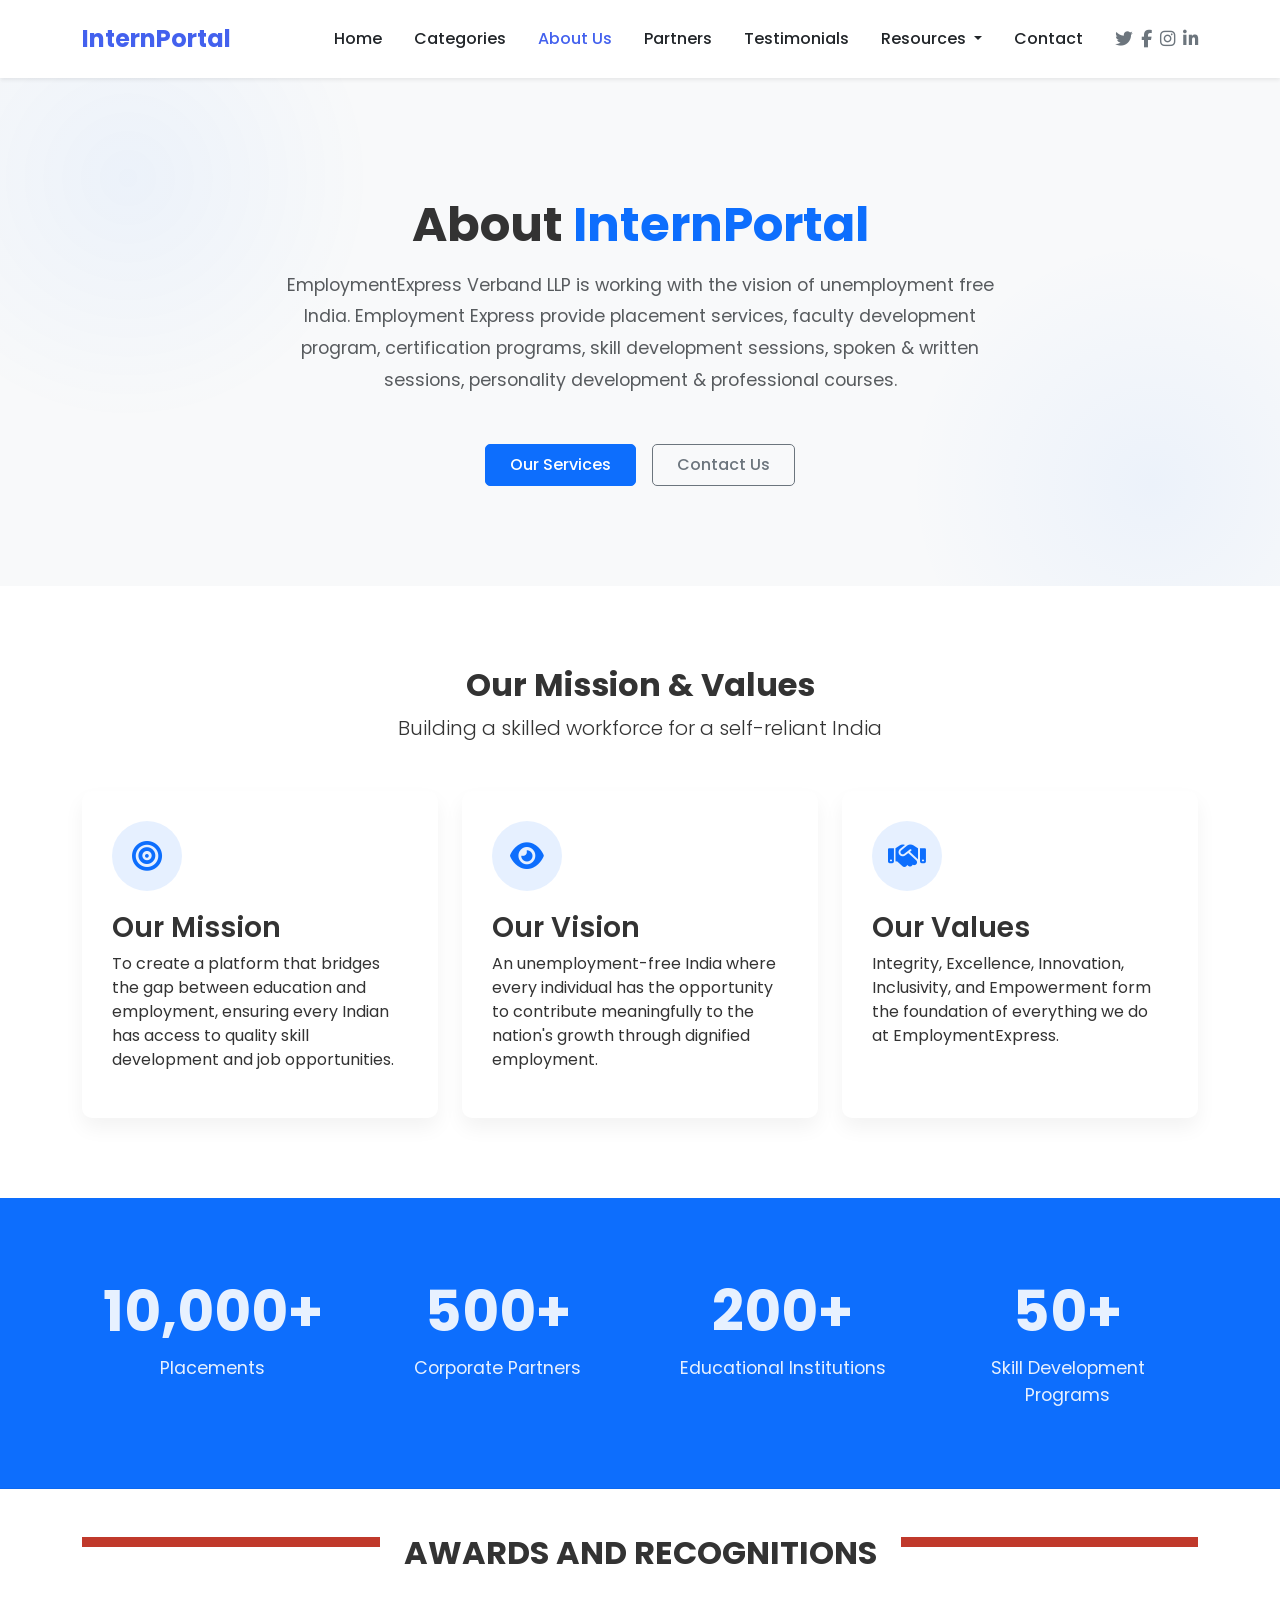
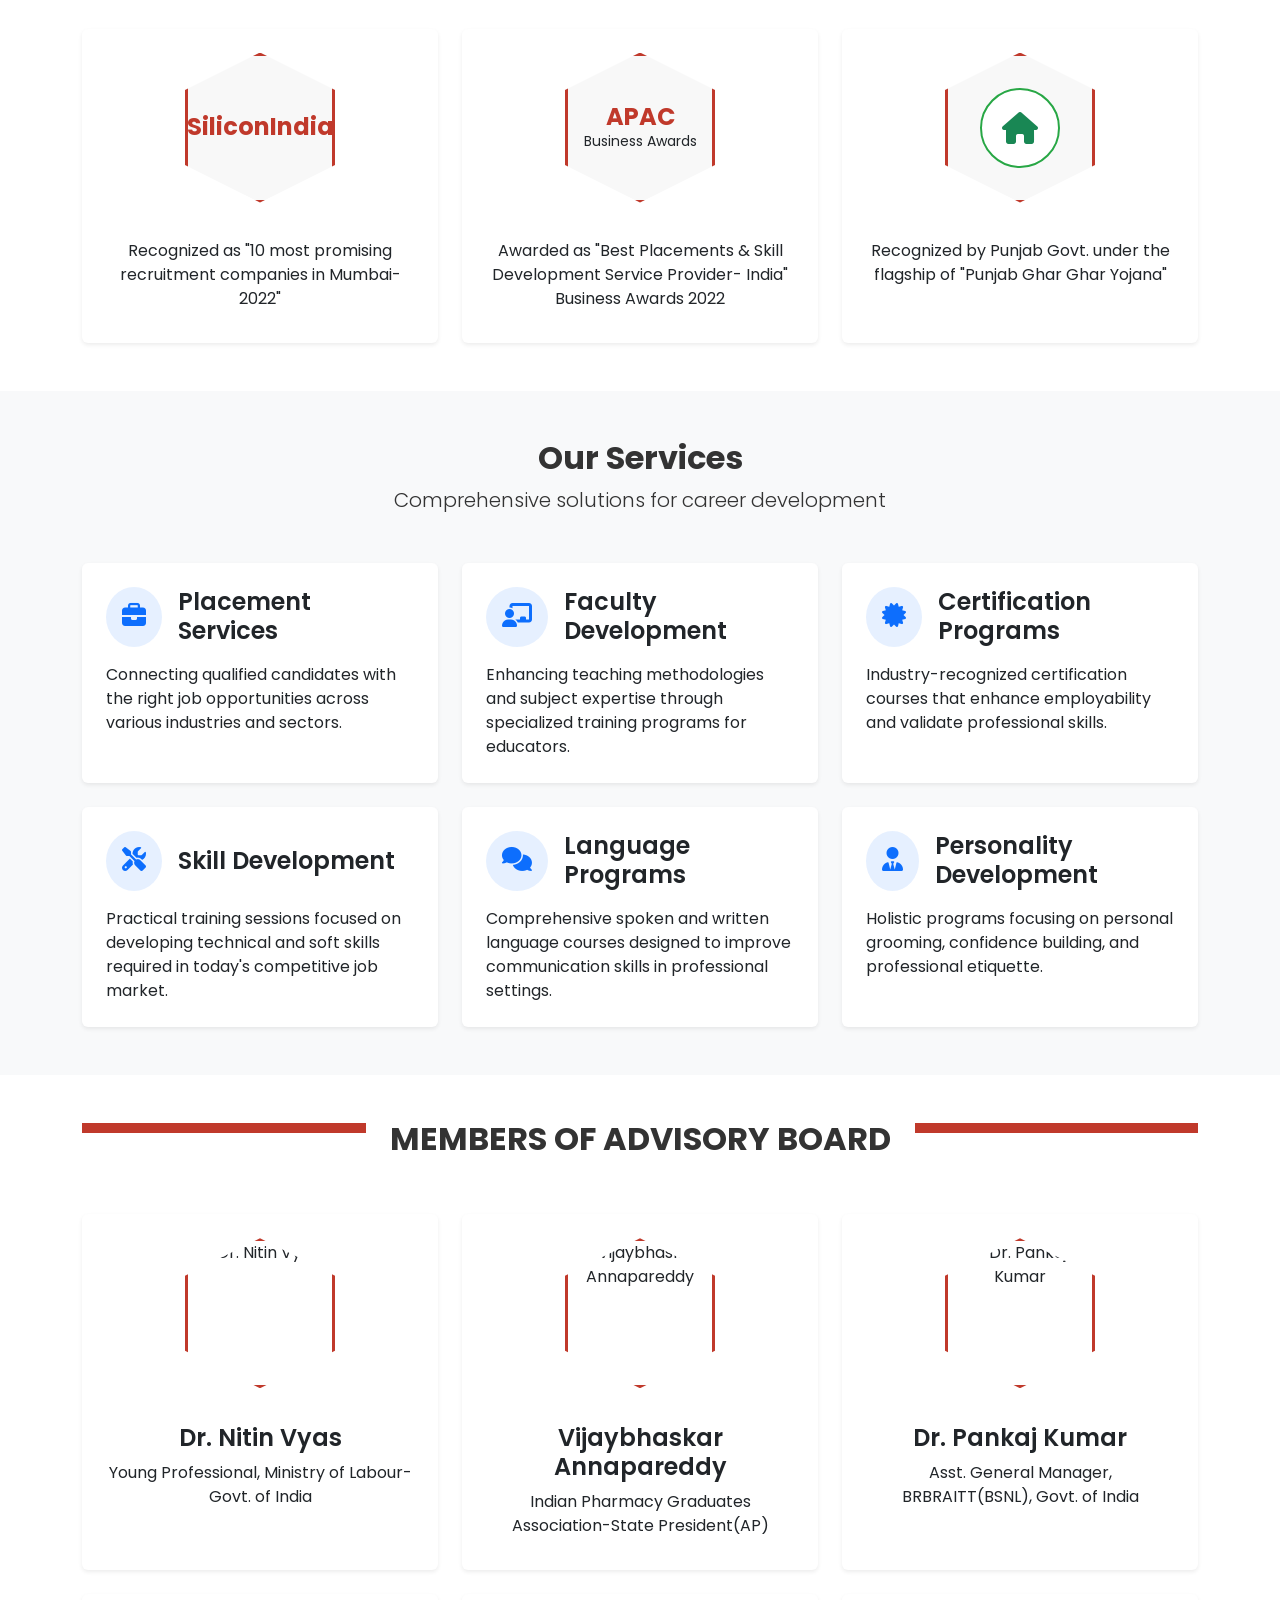
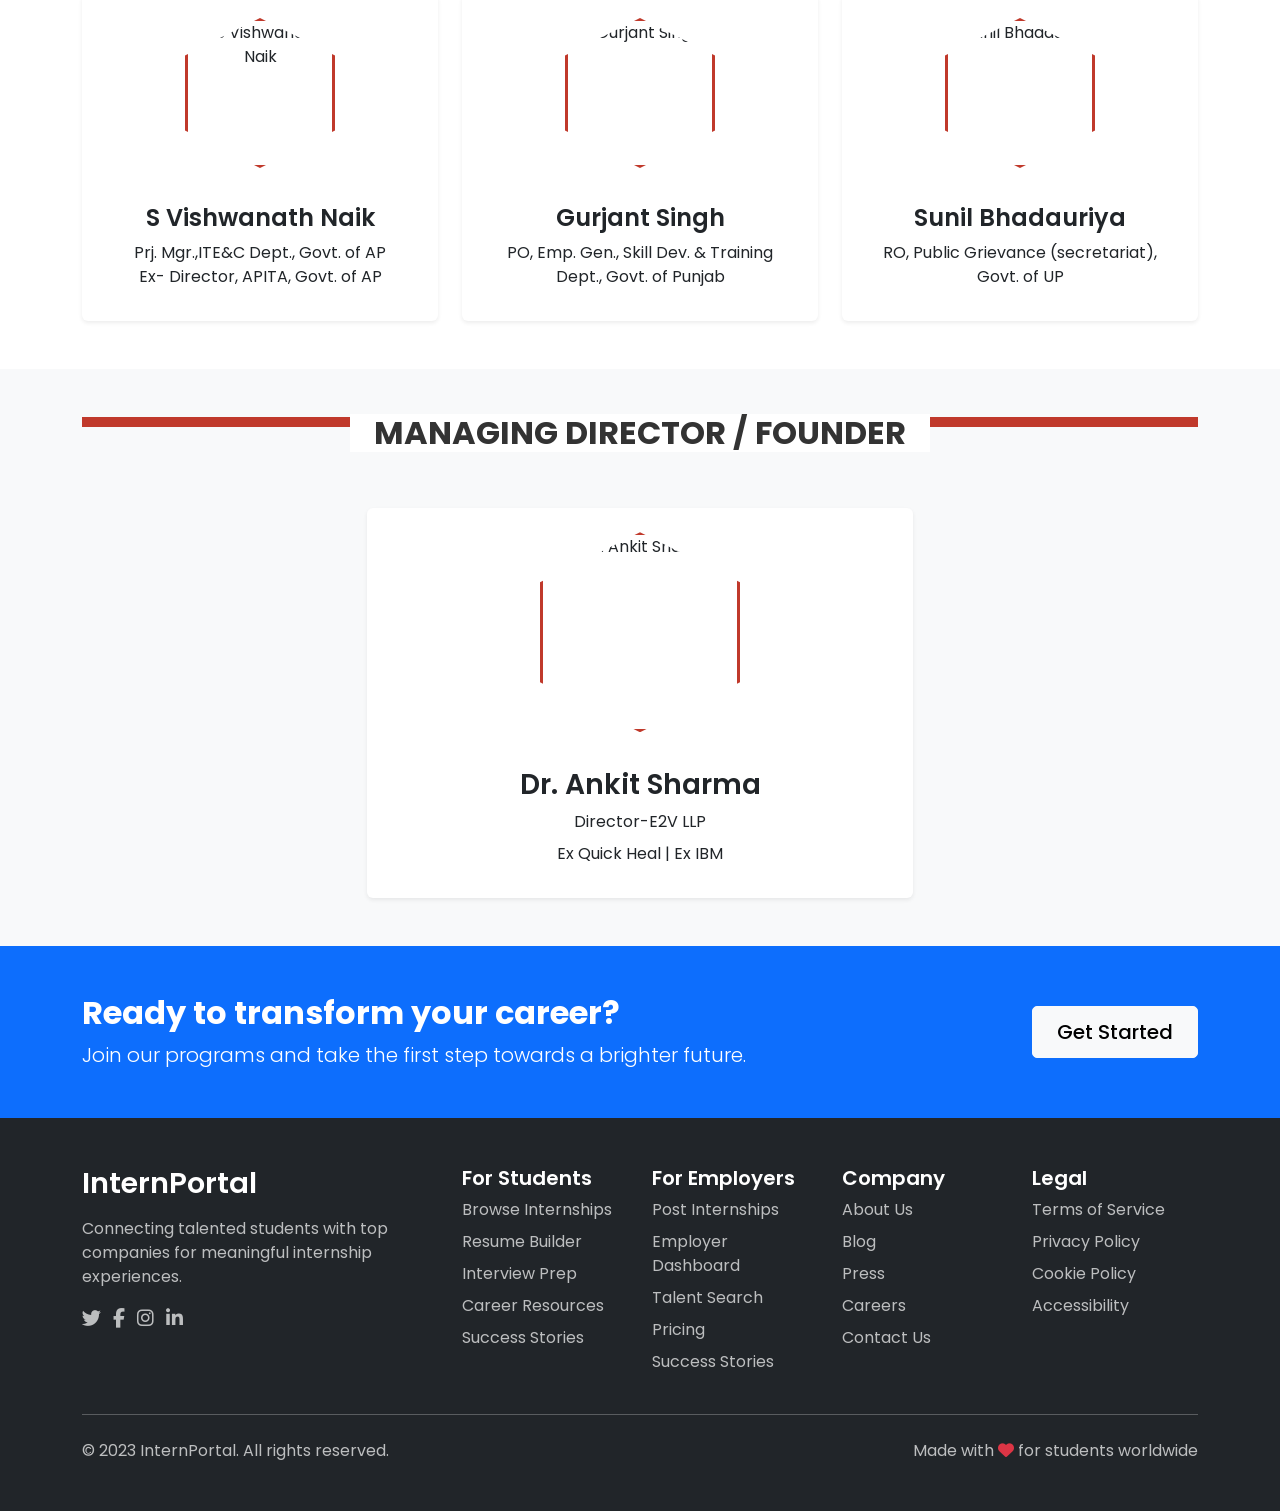
==== about.html @ cec5418b "about page" ====
<!DOCTYPE html>
<html lang="en">
<head>
    <meta charset="UTF-8">
    <meta name="viewport" content="width=device-width, initial-scale=1.0">
    <title>About Us - InternPortal</title>
    <!-- Bootstrap CSS -->
    <link href="https://cdn.jsdelivr.net/npm/bootstrap@5.3.0/dist/css/bootstrap.min.css" rel="stylesheet">
    <!-- Font Awesome -->
    <link rel="stylesheet" href="https://cdnjs.cloudflare.com/ajax/libs/font-awesome/6.4.0/css/all.min.css">
    <!-- Google Fonts -->
    <link href="https://fonts.googleapis.com/css2?family=Poppins:wght@300;400;500;600;700&display=swap" rel="stylesheet">
    <!-- Custom CSS -->
    <link rel="stylesheet" href="css/style.css">
    <style>
        /* Additional styles for About Us page */
        body {
            font-family: 'Poppins', sans-serif;
            color: #333;
        }

        .about-hero {
            padding: 120px 0 100px;
            background-color: #f8f9fa;
            background-image: radial-gradient(circle at 10% 20%, rgba(13, 110, 253, 0.05) 0%, transparent 20%),
                            radial-gradient(circle at 90% 80%, rgba(13, 110, 253, 0.05) 0%, transparent 20%);
            position: relative;
            overflow: hidden;
        }

        .hero-title {
            font-size: 3rem;
            font-weight: 700;
            color: #333;
            line-height: 1.2;
        }

        .hero-title .text-primary {
            color: #0d6efd !important;
        }

        .hero-subtitle {
            font-size: 1.1rem;
            line-height: 1.8;
            max-width: 800px;
            margin: 0 auto;
            color: #6c757d;
        }

        .about-hero .btn {
            font-weight: 500;
            border-radius: 5px;
            transition: all 0.3s ease;
        }

        .about-hero .btn-primary {
            background-color: #0d6efd;
            border-color: #0d6efd;
        }

        .about-hero .btn-primary:hover {
            background-color: #0b5ed7;
            border-color: #0a58ca;
            transform: translateY(-2px);
            box-shadow: 0 4px 8px rgba(0, 0, 0, 0.1);
        }

        .about-hero .btn-outline-secondary:hover {
            background-color: #6c757d;
            transform: translateY(-2px);
            box-shadow: 0 4px 8px rgba(0, 0, 0, 0.1);
        }

        .mission-section {
            padding: 80px 0;
        }

        .mission-card {
            padding: 30px;
            border-radius: 10px;
            box-shadow: 0 10px 20px rgba(0, 0, 0, 0.05);
            height: 100%;
            transition: transform 0.3s ease;
            background: #fff;
        }

        .mission-card:hover {
            transform: translateY(-5px);
        }

        .mission-icon {
            width: 70px;
            height: 70px;
            display: flex;
            align-items: center;
            justify-content: center;
            background: rgba(13, 110, 253, 0.1);
            border-radius: 50%;
            margin-bottom: 20px;
        }

        .mission-icon i {
            font-size: 30px;
            color: #0d6efd;
        }

        .stats-section {
            background-color: #0d6efd;
            padding: 60px 0;
            color: white;
        }

        .stat-item {
            text-align: center;
            padding: 20px;
        }

        .stat-item h2 {
            font-size: 3.5rem;
            font-weight: 700;
            margin-bottom: 10px;
            color: rgba(255, 255, 255, 0.9);
        }

        .stat-item p {
            font-size: 1.1rem;
            opacity: 0.9;
        }

        /* Hexagon styles for team members */
        .hexagon-container {
            position: relative;
            width: 170px;
            height: 170px;
            margin: 0 auto 20px;
        }

        .hexagon {
            position: relative;
            width: 150px;
            height: 150px;
            background: white;
            margin: 0 auto;
            clip-path: polygon(50% 0%, 100% 25%, 100% 75%, 50% 100%, 0% 75%, 0% 25%);
            display: flex;
            align-items: center;
            justify-content: center;
            overflow: hidden;
            border: 3px solid #c0392b;
        }

        .hexagon img {
            width: 100%;
            height: 100%;
            object-fit: cover;
        }
    </style>
</head>
<body>
    <!-- Navbar -->
    <nav class="navbar navbar-expand-lg navbar-light bg-white fixed-top shadow-sm">
        <div class="container">
            <a class="navbar-brand fw-bold" href="#">InternPortal</a>
            <button class="navbar-toggler" type="button" data-bs-toggle="collapse" data-bs-target="#navbarNav" aria-controls="navbarNav" aria-expanded="false" aria-label="Toggle navigation">
                <span class="navbar-toggler-icon"></span>
            </button>
            <div class="collapse navbar-collapse" id="navbarNav">
                <ul class="navbar-nav ms-auto">
                    <li class="nav-item">
                        <a class="nav-link" href="index.html">Home</a>
                    </li>
                    <li class="nav-item">
                        <a class="nav-link" href="index.html#categories">Categories</a>
                    </li>
                    <li class="nav-item">
                        <a class="nav-link active" href="about.html">About Us</a>
                    </li>
                    <li class="nav-item">
                        <a class="nav-link" href="index.html#partners">Partners</a>
                    </li>
                    <li class="nav-item">
                        <a class="nav-link" href="index.html#testimonials">Testimonials</a>
                    </li>
                    <li class="nav-item dropdown">
                        <a class="nav-link dropdown-toggle" href="#" id="navbarDropdown" role="button" data-bs-toggle="dropdown" aria-expanded="false">
                            Resources
                        </a>
                        <ul class="dropdown-menu" aria-labelledby="navbarDropdown">
                            <li><a class="dropdown-item" href="#">Resume Tips</a></li>
                            <li><a class="dropdown-item" href="#">Interview Prep</a></li>
                            <li><hr class="dropdown-divider"></li>
                            <li><a class="dropdown-item" href="#">Career Advice</a></li>
                        </ul>
                    </li>
                    <li class="nav-item">
                        <a class="nav-link" href="index.html#contact">Contact</a>
                    </li>
                </ul>
                <div class="ms-3 d-flex social-icons">
                    <a href="#" class="me-2"><i class="fab fa-twitter"></i></a>
                    <a href="#" class="me-2"><i class="fab fa-facebook-f"></i></a>
                    <a href="#" class="me-2"><i class="fab fa-instagram"></i></a>
                    <a href="#"><i class="fab fa-linkedin-in"></i></a>
                </div>
            </div>
        </div>
    </nav>

    <!-- Hero Section -->
    <section class="about-hero">
        <div class="container">
            <div class="row justify-content-center">
                <div class="col-lg-8 text-center">
                    <h1 class="hero-title mb-3">About <span class="text-primary">InternPortal</span></h1>

                    <p class="hero-subtitle text-muted mb-5">
                        EmploymentExpress Verband LLP is working with the vision of unemployment free India. Employment Express provide placement services, faculty development program, certification programs, skill development sessions, spoken & written sessions, personality development & professional courses.
                    </p>

                    <div class="d-flex justify-content-center gap-3">
                        <a href="#services" class="btn btn-primary px-4 py-2">Our Services</a>
                        <a href="#" class="btn btn-outline-secondary px-4 py-2">Contact Us</a>
                    </div>
                </div>
            </div>
        </div>
    </section>

    <!-- Mission Section -->
    <section class="mission-section">
        <div class="container">
            <div class="text-center mb-5">
                <h2 class="fw-bold">Our Mission & Values</h2>
                <p class="lead">Building a skilled workforce for a self-reliant India</p>
            </div>
            <div class="row g-4">
                <div class="col-md-4">
                    <div class="mission-card">
                        <div class="mission-icon">
                            <i class="fas fa-bullseye"></i>
                        </div>
                        <h3>Our Mission</h3>
                        <p>To create a platform that bridges the gap between education and employment, ensuring every Indian has access to quality skill development and job opportunities.</p>
                    </div>
                </div>
                <div class="col-md-4">
                    <div class="mission-card">
                        <div class="mission-icon">
                            <i class="fas fa-eye"></i>
                        </div>
                        <h3>Our Vision</h3>
                        <p>An unemployment-free India where every individual has the opportunity to contribute meaningfully to the nation's growth through dignified employment.</p>
                    </div>
                </div>
                <div class="col-md-4">
                    <div class="mission-card">
                        <div class="mission-icon">
                            <i class="fas fa-handshake"></i>
                        </div>
                        <h3>Our Values</h3>
                        <p>Integrity, Excellence, Innovation, Inclusivity, and Empowerment form the foundation of everything we do at EmploymentExpress.</p>
                    </div>
                </div>
            </div>
        </div>
    </section>

    <!-- Stats Section -->
    <section class="stats-section">
        <div class="container">
            <div class="row text-center">
                <div class="col-md-3 mb-4 mb-md-0">
                    <div class="stat-item">
                        <h2>10,000+</h2>
                        <p>Placements</p>
                    </div>
                </div>
                <div class="col-md-3 mb-4 mb-md-0">
                    <div class="stat-item">
                        <h2>500+</h2>
                        <p>Corporate Partners</p>
                    </div>
                </div>
                <div class="col-md-3 mb-4 mb-md-0">
                    <div class="stat-item">
                        <h2>200+</h2>
                        <p>Educational Institutions</p>
                    </div>
                </div>
                <div class="col-md-3">
                    <div class="stat-item">
                        <h2>50+</h2>
                        <p>Skill Development Programs</p>
                    </div>
                </div>
            </div>
        </div>
    </section>

    <!-- Awards Section -->
    <section class="py-5">
        <div class="container">
            <div class="text-center mb-5">
                <div class="position-relative">
                    <div style="height: 10px; background-color: #c0392b; width: 100%;"></div>
                    <h2 class="fw-bold position-relative bg-white d-inline-block px-4 mx-auto" style="margin-top: -20px;">AWARDS AND RECOGNITIONS</h2>
                </div>
            </div>
            <div class="row g-4 justify-content-center">
                <div class="col-md-4">
                    <div class="card border-0 shadow-sm h-100">
                        <div class="card-body text-center p-4">
                            <div class="hexagon-container mx-auto mb-3">
                                <div class="hexagon d-flex align-items-center justify-content-center" style="background-color: #f8f8f8;">
                                    <h4 class="m-0" style="color: #c0392b; font-weight: bold;">SiliconIndia</h4>
                                </div>
                            </div>
                            <p class="mb-2">Recognized as "10 most promising recruitment companies in Mumbai-2022"</p>
                        </div>
                    </div>
                </div>
                <div class="col-md-4">
                    <div class="card border-0 shadow-sm h-100">
                        <div class="card-body text-center p-4">
                            <div class="hexagon-container mx-auto mb-3">
                                <div class="hexagon d-flex align-items-center justify-content-center" style="background-color: #f8f8f8;">
                                    <div>
                                        <h4 class="m-0" style="color: #c0392b; font-weight: bold;">APAC</h4>
                                        <p class="small m-0">Business Awards</p>
                                    </div>
                                </div>
                            </div>
                            <p class="mb-2">Awarded as "Best Placements & Skill Development Service Provider- India" Business Awards 2022</p>
                        </div>
                    </div>
                </div>
                <div class="col-md-4">
                    <div class="card border-0 shadow-sm h-100">
                        <div class="card-body text-center p-4">
                            <div class="hexagon-container mx-auto mb-3">
                                <div class="hexagon d-flex align-items-center justify-content-center" style="background-color: #f8f8f8;">
                                    <div class="rounded-circle" style="width: 80px; height: 80px; background-color: #fff; border: 2px solid #28a745; display: flex; align-items: center; justify-content: center;">
                                        <i class="fas fa-home text-success fa-2x"></i>
                                    </div>
                                </div>
                            </div>
                            <p class="mb-2">Recognized by Punjab Govt. under the flagship of "Punjab Ghar Ghar Yojana"</p>
                        </div>
                    </div>
                </div>
            </div>
        </div>
    </section>

    <!-- Services Section -->
    <section id="services" class="py-5 bg-light">
        <div class="container">
            <div class="text-center mb-5">
                <h2 class="fw-bold">Our Services</h2>
                <p class="lead">Comprehensive solutions for career development</p>
            </div>
            <div class="row g-4">
                <div class="col-md-6 col-lg-4">
                    <div class="card h-100 border-0 shadow-sm">
                        <div class="card-body p-4">
                            <div class="d-flex align-items-center mb-3">
                                <div class="bg-primary bg-opacity-10 p-3 rounded-circle me-3">
                                    <i class="fas fa-briefcase text-primary fs-4"></i>
                                </div>
                                <h4 class="card-title mb-0">Placement Services</h4>
                            </div>
                            <p class="card-text">Connecting qualified candidates with the right job opportunities across various industries and sectors.</p>
                        </div>
                    </div>
                </div>
                <div class="col-md-6 col-lg-4">
                    <div class="card h-100 border-0 shadow-sm">
                        <div class="card-body p-4">
                            <div class="d-flex align-items-center mb-3">
                                <div class="bg-primary bg-opacity-10 p-3 rounded-circle me-3">
                                    <i class="fas fa-chalkboard-teacher text-primary fs-4"></i>
                                </div>
                                <h4 class="card-title mb-0">Faculty Development</h4>
                            </div>
                            <p class="card-text">Enhancing teaching methodologies and subject expertise through specialized training programs for educators.</p>
                        </div>
                    </div>
                </div>
                <div class="col-md-6 col-lg-4">
                    <div class="card h-100 border-0 shadow-sm">
                        <div class="card-body p-4">
                            <div class="d-flex align-items-center mb-3">
                                <div class="bg-primary bg-opacity-10 p-3 rounded-circle me-3">
                                    <i class="fas fa-certificate text-primary fs-4"></i>
                                </div>
                                <h4 class="card-title mb-0">Certification Programs</h4>
                            </div>
                            <p class="card-text">Industry-recognized certification courses that enhance employability and validate professional skills.</p>
                        </div>
                    </div>
                </div>
                <div class="col-md-6 col-lg-4">
                    <div class="card h-100 border-0 shadow-sm">
                        <div class="card-body p-4">
                            <div class="d-flex align-items-center mb-3">
                                <div class="bg-primary bg-opacity-10 p-3 rounded-circle me-3">
                                    <i class="fas fa-tools text-primary fs-4"></i>
                                </div>
                                <h4 class="card-title mb-0">Skill Development</h4>
                            </div>
                            <p class="card-text">Practical training sessions focused on developing technical and soft skills required in today's competitive job market.</p>
                        </div>
                    </div>
                </div>
                <div class="col-md-6 col-lg-4">
                    <div class="card h-100 border-0 shadow-sm">
                        <div class="card-body p-4">
                            <div class="d-flex align-items-center mb-3">
                                <div class="bg-primary bg-opacity-10 p-3 rounded-circle me-3">
                                    <i class="fas fa-comments text-primary fs-4"></i>
                                </div>
                                <h4 class="card-title mb-0">Language Programs</h4>
                            </div>
                            <p class="card-text">Comprehensive spoken and written language courses designed to improve communication skills in professional settings.</p>
                        </div>
                    </div>
                </div>
                <div class="col-md-6 col-lg-4">
                    <div class="card h-100 border-0 shadow-sm">
                        <div class="card-body p-4">
                            <div class="d-flex align-items-center mb-3">
                                <div class="bg-primary bg-opacity-10 p-3 rounded-circle me-3">
                                    <i class="fas fa-user-tie text-primary fs-4"></i>
                                </div>
                                <h4 class="card-title mb-0">Personality Development</h4>
                            </div>
                            <p class="card-text">Holistic programs focusing on personal grooming, confidence building, and professional etiquette.</p>
                        </div>
                    </div>
                </div>
            </div>
        </div>
    </section>

    <!-- Team Section -->
    <section class="py-5">
        <div class="container">
            <div class="text-center mb-5">
                <div class="position-relative">
                    <div style="height: 10px; background-color: #c0392b; width: 100%;"></div>
                    <h2 class="fw-bold position-relative bg-white d-inline-block px-4 mx-auto" style="margin-top: -20px;">MEMBERS OF ADVISORY BOARD</h2>
                </div>
            </div>
            <div class="row g-4">
                <div class="col-md-4">
                    <div class="card border-0 shadow-sm h-100">
                        <div class="card-body text-center p-4">
                            <div class="hexagon-container mx-auto mb-3">
                                <div class="hexagon">
                                    <img src="img/aboutUs.jpg" alt="Dr. Nitin Vyas">
                                </div>
                            </div>
                            <h4>Dr. Nitin Vyas</h4>
                            <p class="mb-2">Young Professional, Ministry of Labour-Govt. of India</p>
                        </div>
                    </div>
                </div>
                <div class="col-md-4">
                    <div class="card border-0 shadow-sm h-100">
                        <div class="card-body text-center p-4">
                            <div class="hexagon-container mx-auto mb-3">
                                <div class="hexagon">
                                    <img src="img/aboutUs.jpg" alt="Vijaybhaskar Annapareddy">
                                </div>
                            </div>
                            <h4>Vijaybhaskar Annapareddy</h4>
                            <p class="mb-2">Indian Pharmacy Graduates Association-State President(AP)</p>
                        </div>
                    </div>
                </div>
                <div class="col-md-4">
                    <div class="card border-0 shadow-sm h-100">
                        <div class="card-body text-center p-4">
                            <div class="hexagon-container mx-auto mb-3">
                                <div class="hexagon">
                                    <img src="img/aboutUs.jpg" alt="Dr. Pankaj Kumar">
                                </div>
                            </div>
                            <h4>Dr. Pankaj Kumar</h4>
                            <p class="mb-2">Asst. General Manager, BRBRAITT(BSNL), Govt. of India</p>
                        </div>
                    </div>
                </div>
                <div class="col-md-4">
                    <div class="card border-0 shadow-sm h-100">
                        <div class="card-body text-center p-4">
                            <div class="hexagon-container mx-auto mb-3">
                                <div class="hexagon">
                                    <img src="img/aboutUs.jpg" alt="S Vishwanath Naik">
                                </div>
                            </div>
                            <h4>S Vishwanath Naik</h4>
                            <p class="mb-2">Prj. Mgr.,ITE&C Dept., Govt. of AP<br>Ex- Director, APITA, Govt. of AP</p>
                        </div>
                    </div>
                </div>
                <div class="col-md-4">
                    <div class="card border-0 shadow-sm h-100">
                        <div class="card-body text-center p-4">
                            <div class="hexagon-container mx-auto mb-3">
                                <div class="hexagon">
                                    <img src="img/aboutUs.jpg" alt="Gurjant Singh">
                                </div>
                            </div>
                            <h4>Gurjant Singh</h4>
                            <p class="mb-2">PO, Emp. Gen., Skill Dev. & Training Dept., Govt. of Punjab</p>
                        </div>
                    </div>
                </div>
                <div class="col-md-4">
                    <div class="card border-0 shadow-sm h-100">
                        <div class="card-body text-center p-4">
                            <div class="hexagon-container mx-auto mb-3">
                                <div class="hexagon">
                                    <img src="img/aboutUs.jpg" alt="Sunil Bhadauriya">
                                </div>
                            </div>
                            <h4>Sunil Bhadauriya</h4>
                            <p class="mb-2">RO, Public Grievance (secretariat), Govt. of UP</p>
                        </div>
                    </div>
                </div>
            </div>
        </div>
    </section>

    <!-- Managing Director Section -->
    <section class="py-5" style="background-color: #f8f9fa;">
        <div class="container">
            <div class="text-center mb-5">
                <div class="position-relative">
                    <div style="height: 10px; background-color: #c0392b; width: 100%;"></div>
                    <h2 class="fw-bold position-relative bg-white d-inline-block px-4 mx-auto" style="margin-top: -20px;">MANAGING DIRECTOR / FOUNDER</h2>
                </div>
            </div>
            <div class="row justify-content-center">
                <div class="col-md-6">
                    <div class="card border-0 shadow-sm h-100">
                        <div class="card-body text-center p-4">
                            <div class="hexagon-container mx-auto mb-3" style="width: 220px; height: 220px;">
                                <div class="hexagon" style="width: 200px; height: 200px;">
                                    <img src="img/aboutUs.jpg" alt="Dr. Ankit Sharma">
                                </div>
                            </div>
                            <h3>Dr. Ankit Sharma</h3>
                            <p class="mb-2">Director-E2V LLP</p>
                            <p class="mb-2">Ex Quick Heal | Ex IBM</p>
                        </div>
                    </div>
                </div>
            </div>
        </div>
    </section>

    <!-- CTA Section -->
    <section class="py-5 bg-primary text-white">
        <div class="container">
            <div class="row align-items-center">
                <div class="col-lg-8 mb-4 mb-lg-0">
                    <h2 class="fw-bold">Ready to transform your career?</h2>
                    <p class="lead mb-0">Join our programs and take the first step towards a brighter future.</p>
                </div>
                <div class="col-lg-4 text-lg-end">
                    <a href="#" class="btn btn-light btn-lg">Get Started</a>
                </div>
            </div>
        </div>
    </section>

    <!-- Footer -->
    <footer class="footer py-5 bg-dark text-white">
        <div class="container">
            <div class="row">
                <div class="col-lg-4 mb-4 mb-lg-0">
                    <h3 class="footer-logo">InternPortal</h3>
                    <p>Connecting talented students with top companies for meaningful internship experiences.</p>
                    <div class="social-icons mt-3">
                        <a href="#" class="me-2"><i class="fab fa-twitter"></i></a>
                        <a href="#" class="me-2"><i class="fab fa-facebook-f"></i></a>
                        <a href="#" class="me-2"><i class="fab fa-instagram"></i></a>
                        <a href="#" class="me-2"><i class="fab fa-linkedin-in"></i></a>
                    </div>
                </div>
                <div class="col-lg-2 col-md-4 mb-4 mb-md-0">
                    <h5>For Students</h5>
                    <ul class="footer-links">
                        <li><a href="#">Browse Internships</a></li>
                        <li><a href="#">Resume Builder</a></li>
                        <li><a href="#">Interview Prep</a></li>
                        <li><a href="#">Career Resources</a></li>
                        <li><a href="#">Success Stories</a></li>
                    </ul>
                </div>
                <div class="col-lg-2 col-md-4 mb-4 mb-md-0">
                    <h5>For Employers</h5>
                    <ul class="footer-links">
                        <li><a href="#">Post Internships</a></li>
                        <li><a href="#">Employer Dashboard</a></li>
                        <li><a href="#">Talent Search</a></li>
                        <li><a href="#">Pricing</a></li>
                        <li><a href="#">Success Stories</a></li>
                    </ul>
                </div>
                <div class="col-lg-2 col-md-4 mb-4 mb-md-0">
                    <h5>Company</h5>
                    <ul class="footer-links">
                        <li><a href="#">About Us</a></li>
                        <li><a href="#">Blog</a></li>
                        <li><a href="#">Press</a></li>
                        <li><a href="#">Careers</a></li>
                        <li><a href="#">Contact Us</a></li>
                    </ul>
                </div>
                <div class="col-lg-2 col-md-4">
                    <h5>Legal</h5>
                    <ul class="footer-links">
                        <li><a href="#">Terms of Service</a></li>
                        <li><a href="#">Privacy Policy</a></li>
                        <li><a href="#">Cookie Policy</a></li>
                        <li><a href="#">Accessibility</a></li>
                    </ul>
                </div>
            </div>
            <hr class="mt-4 mb-4">
            <div class="row">
                <div class="col-md-6 mb-3 mb-md-0">
                    <p class="mb-0">© 2023 InternPortal. All rights reserved.</p>
                </div>
                <div class="col-md-6 text-md-end">
                    <p class="mb-0">Made with <i class="fas fa-heart text-danger"></i> for students worldwide</p>
                </div>
            </div>
        </div>
    </footer>

    <!-- Bootstrap JS Bundle with Popper -->
    <script src="https://cdn.jsdelivr.net/npm/bootstrap@5.3.0/dist/js/bootstrap.bundle.min.js"></script>
</body>
</html>
---- css/style.css ----
/* Global Styles */
:root {
    --primary-color: #4361ee;
    --secondary-color: #3f37c9;
    --accent-color: #f72585;
    --light-color: #f8f9fa;
    --dark-color: #212529;
    --gray-color: #6c757d;
    --success-color: #4caf50;
    --warning-color: #ff9800;
    --danger-color: #f44336;
    --background-color: #f8f9fa;
}

body {
    font-family: 'Poppins', sans-serif;
    color: var(--dark-color);
    overflow-x: hidden;
    padding-top: 76px;
}

h1, h2, h3, h4, h5, h6 {
    font-weight: 600;
}

a {
    text-decoration: none;
    color: var(--primary-color);
    transition: all 0.3s ease;
}

a:hover {
    color: var(--secondary-color);
}

.section-title {
    font-size: 2.5rem;
    font-weight: 700;
    margin-bottom: 1rem;
    position: relative;
    display: inline-block;
}

.section-subtitle {
    font-size: 1.1rem;
    color: var(--gray-color);
    max-width: 700px;
    margin: 0 auto;
}

.btn {
    padding: 0.6rem 1.5rem;
    border-radius: 5px;
    font-weight: 500;
    transition: all 0.3s ease;
}

.btn-primary {
    background-color: var(--primary-color);
    border-color: var(--primary-color);
}

.btn-primary:hover {
    background-color: var(--secondary-color);
    border-color: var(--secondary-color);
}

.btn-outline-primary {
    color: var(--primary-color);
    border-color: var(--primary-color);
}

.btn-outline-primary:hover {
    background-color: var(--primary-color);
    color: white;
}

/* Navbar */
.navbar {
    padding: 1rem 0;
    transition: all 0.3s ease;
}

.navbar-brand {
    font-size: 1.5rem;
    color: var(--primary-color);
}

.nav-link {
    font-weight: 500;
    padding: 0.5rem 1rem !important;
    color: var(--dark-color) !important;
}

.nav-link:hover, .nav-link.active {
    color: var(--primary-color) !important;
}

.social-icons a {
    color: var(--gray-color);
    font-size: 1.1rem;
    transition: all 0.3s ease;
}

.social-icons a:hover {
    color: var(--primary-color);
}

/* Hero Section */
.hero-section {
    padding: 5rem 0;
    background-color: #f8f9fa;
    position: relative;
    overflow: hidden;
}

.hero-section h1 {
    font-size: 3rem;
    line-height: 1.2;
    color: var(--dark-color);
}

.hero-section p {
    font-size: 1.1rem;
    color: var(--gray-color);
}

.hero-img {
    border-radius: 10px;
    box-shadow: 0 10px 30px rgba(0, 0, 0, 0.1);
    transition: all 0.5s ease;
}

.hero-img:hover {
    transform: translateY(-10px);
    box-shadow: 0 15px 40px rgba(0, 0, 0, 0.15);
}

/* Stats Section */
.stats-section {
    background-color: white;
    border-bottom: 1px solid rgba(0, 0, 0, 0.05);
}

.stat-item h2 {
    font-size: 2.5rem;
    color: var(--primary-color);
    margin-bottom: 0.5rem;
}

.stat-item p {
    font-size: 1rem;
    margin-bottom: 0;
}

/* Categories Section */
.categories-section {
    background-color: var(--light-color);
}

.category-card {
    background-color: white;
    border-radius: 10px;
    padding: 1.5rem;
    text-align: center;
    box-shadow: 0 5px 15px rgba(0, 0, 0, 0.05);
    transition: all 0.3s ease;
    height: 100%;
}

.category-card:hover {
    transform: translateY(-10px);
    box-shadow: 0 10px 25px rgba(0, 0, 0, 0.1);
}

.icon-box {
    width: 60px;
    height: 60px;
    background-color: rgba(67, 97, 238, 0.1);
    border-radius: 50%;
    display: flex;
    align-items: center;
    justify-content: center;
    margin: 0 auto 1rem;
}

.icon-box i {
    font-size: 1.5rem;
    color: var(--primary-color);
}

.category-card h4 {
    font-size: 1.2rem;
    margin-bottom: 0.5rem;
}

.category-card p {
    color: var(--gray-color);
    margin-bottom: 0;
}

/* About Section */
.about-section {
    background-color: white;
}

.about-card {
    background-color: white;
    border-radius: 10px;
    padding: 2rem;
    box-shadow: 0 5px 15px rgba(0, 0, 0, 0.05);
    height: 100%;
}

.about-card h3 {
    font-size: 1.8rem;
    margin-bottom: 1.5rem;
    color: var(--dark-color);
}

.feature-item {
    display: flex;
    align-items: flex-start;
    margin-bottom: 1.5rem;
}

.feature-icon {
    width: 50px;
    height: 50px;
    background-color: rgba(67, 97, 238, 0.1);
    border-radius: 50%;
    display: flex;
    align-items: center;
    justify-content: center;
    margin-right: 1rem;
    flex-shrink: 0;
}

.feature-icon i {
    font-size: 1.2rem;
    color: var(--primary-color);
}

.feature-text h5 {
    font-size: 1.1rem;
    margin-bottom: 0.3rem;
}

.feature-text p {
    color: var(--gray-color);
    margin-bottom: 0;
}

/* Partners Section */
.partners-section {
    background-color: var(--dark-color);
}

.partner-card {
    background-color: rgba(255, 255, 255, 0.05);
    border-radius: 10px;
    padding: 1.5rem;
    text-align: center;
    transition: all 0.3s ease;
    height: 100%;
}

.partner-card:hover {
    background-color: rgba(255, 255, 255, 0.1);
    transform: translateY(-5px);
}

.partner-logo {
    margin-bottom: 1rem;
}

.partner-logo h3 {
    font-size: 1.2rem;
    color: white;
    margin-bottom: 0;
}

.partner-card p {
    color: rgba(255, 255, 255, 0.7);
    margin-bottom: 0;
    font-size: 0.9rem;
}

/* Testimonials Section */
.testimonials-section {
    background-color: var(--background-color);
    padding: 80px 0;
}

.testimonial-card {
    background: white;
    border-radius: 15px;
    padding: 30px;
    margin: 15px;
    box-shadow: 0 10px 20px rgba(0, 0, 0, 0.1);
    transition: transform 0.3s ease;
}

.testimonial-card:hover {
    transform: translateY(-5px);
}

.testimonial-image {
    width: 80px;
    height: 80px;
    border-radius: 50%;
    object-fit: cover;
    margin-bottom: 15px;
}

.company-logo {
    width: 24px;
    height: 24px;
    margin-right: 8px;
}

/* Stats Display */
.testimonial-stats h3 {
    background: linear-gradient(135deg, #4A90E2, #764BA2);
    -webkit-background-clip: text;
    -webkit-text-fill-color: transparent;
    margin-bottom: 0;
}

/* Swiper Customization */
.swiper {
    padding: 20px 0;
}

.testimonialSwiper {
    padding-bottom: 50px;
}

.swiper-pagination-bullet-active {
    background: var(--primary-color);
}

/* Footer */
.footer {
    background-color: var(--dark-color);
    color: white;
}

.footer-logo {
    font-size: 1.8rem;
    margin-bottom: 1rem;
    color: white;
}

.footer p {
    color: rgba(255, 255, 255, 0.7);
}

.footer-links {
    list-style: none;
    padding-left: 0;
}

.footer-links li {
    margin-bottom: 0.5rem;
}

.footer-links a {
    color: rgba(255, 255, 255, 0.7);
    transition: all 0.3s ease;
}

.footer-links a:hover {
    color: white;
    padding-left: 5px;
}

.footer .social-icons a {
    color: rgba(255, 255, 255, 0.7);
    font-size: 1.2rem;
    transition: all 0.3s ease;
}

.footer .social-icons a:hover {
    color: white;
}

hr {
    background-color: rgba(255, 255, 255, 0.1);
}

/* Responsive Styles */
@media (max-width: 991.98px) {
    .hero-section {
        padding: 4rem 0;
    }

    .hero-section h1 {
        font-size: 2.5rem;
    }

    .section-title {
        font-size: 2rem;
    }

    .carousel-control-prev, .carousel-control-next {
        display: none;
    }
}

@media (max-width: 767.98px) {
    .hero-section {
        padding: 3rem 0;
        text-align: center;
    }

    .hero-section h1 {
        font-size: 2rem;
    }

    .hero-img {
        margin-top: 2rem;
    }

    .section-title {
        font-size: 1.8rem;
    }

    .about-card {
        margin-bottom: 1.5rem;
    }
}

@media (max-width: 575.98px) {
    .hero-section h1 {
        font-size: 1.8rem;
    }

    .section-title {
        font-size: 1.5rem;
    }
}
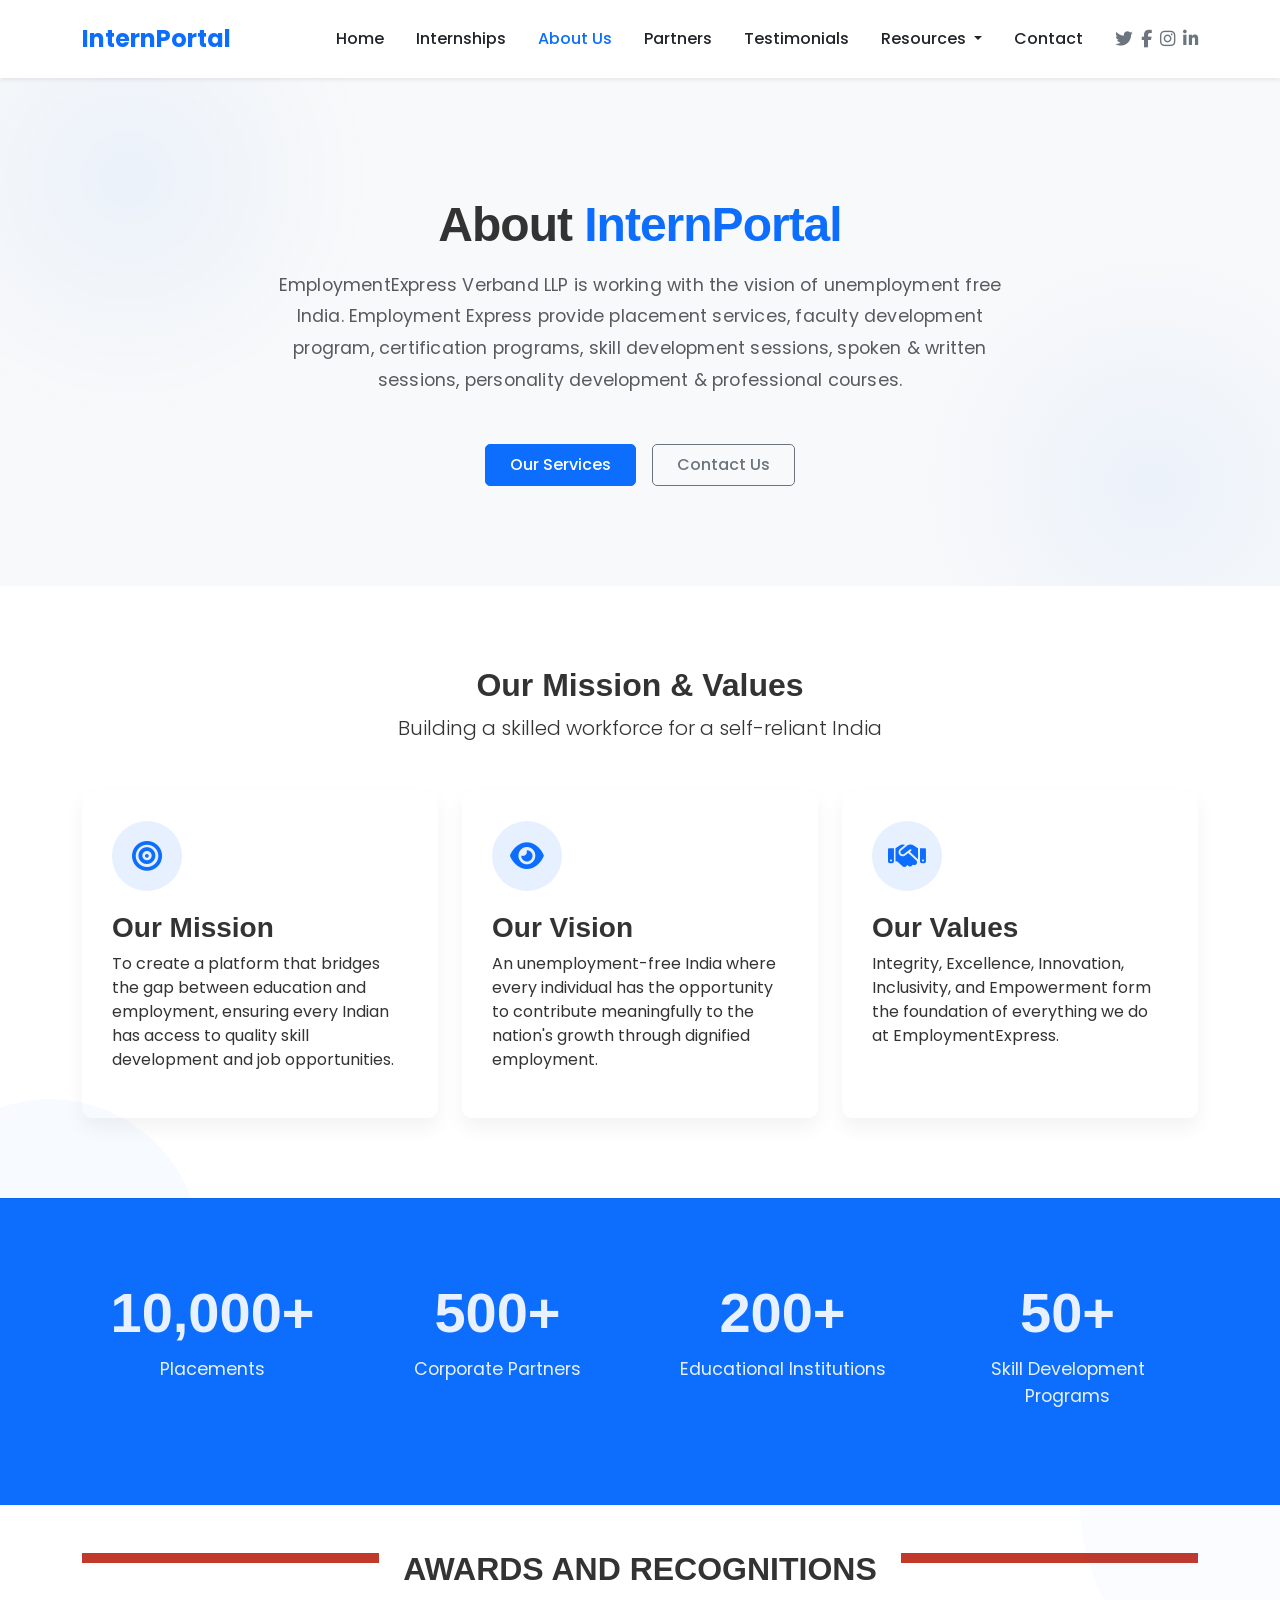
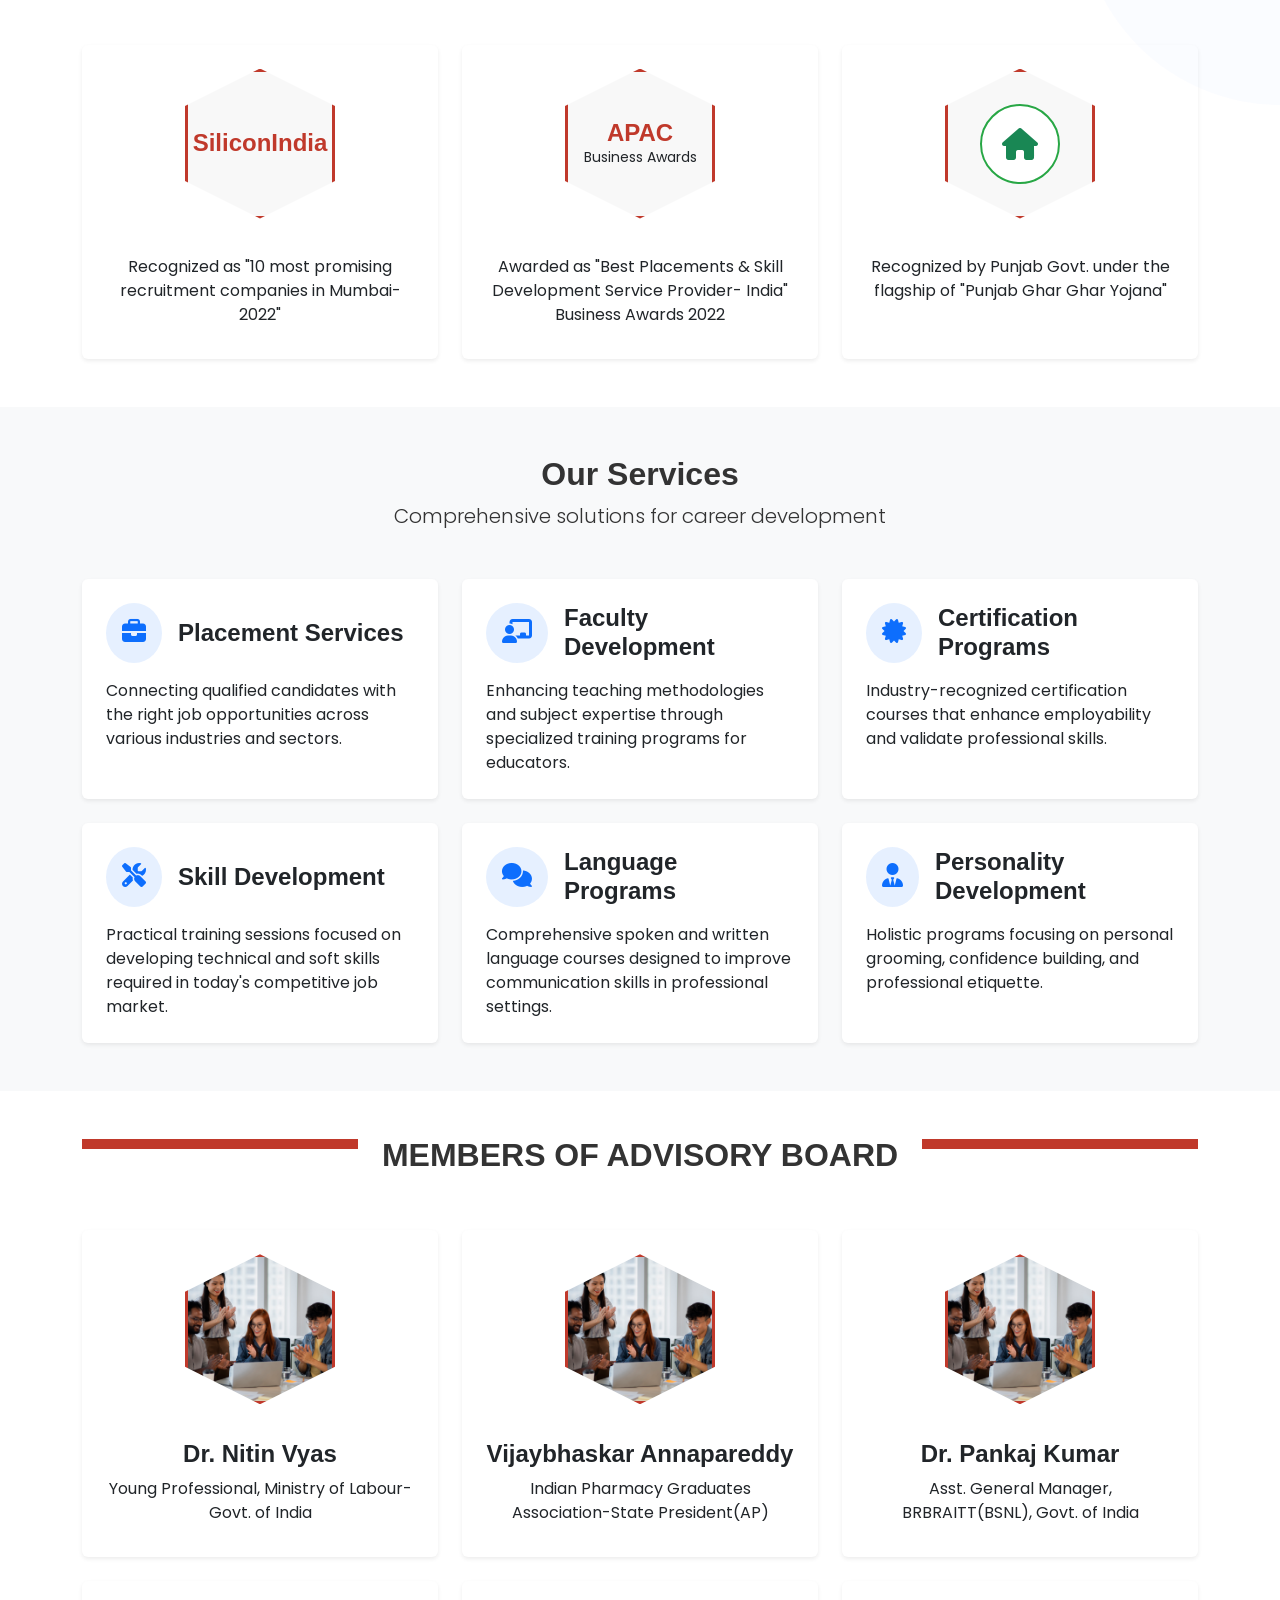
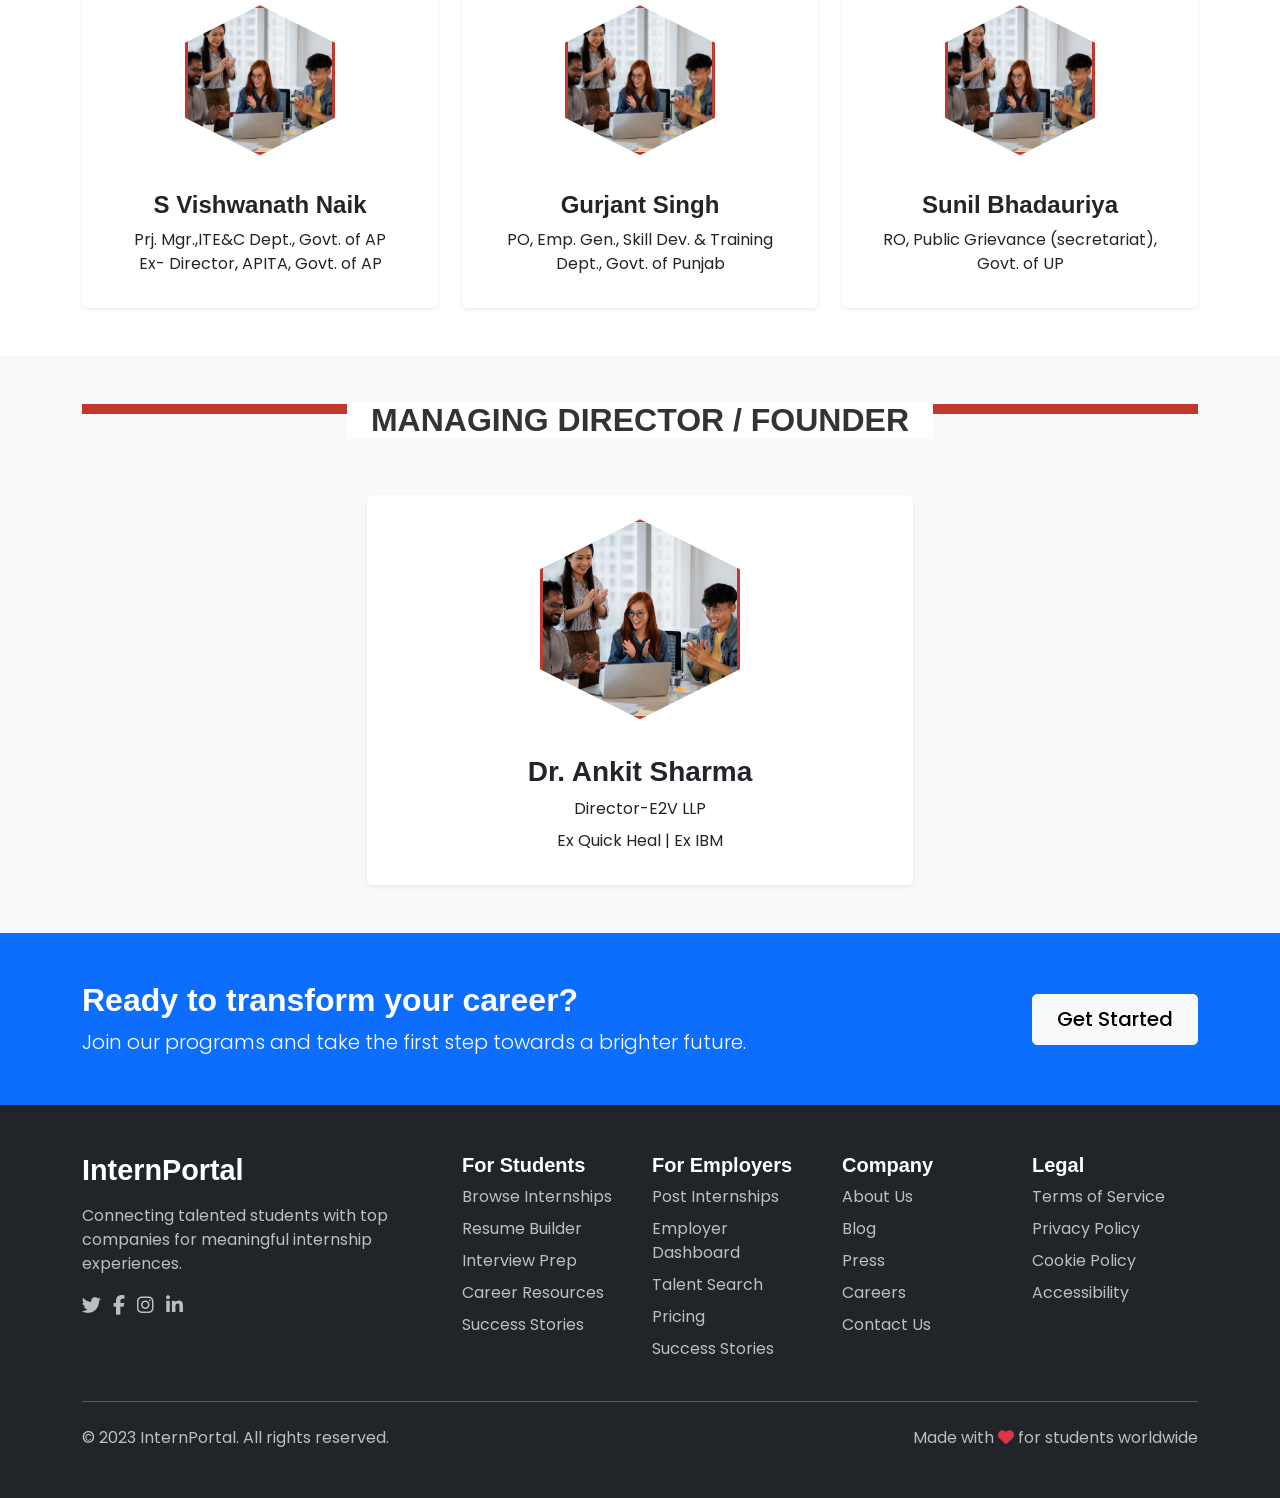
==== commit d4bde9e6: "internships" ====
--- a/about.html
+++ b/about.html
@@ -170,7 +170,7 @@
                         <a class="nav-link" href="index.html">Home</a>
                     </li>
                     <li class="nav-item">
-                        <a class="nav-link" href="index.html#categories">Categories</a>
+                        <a class="nav-link" href="internship.html">Internships</a>
                     </li>
                     <li class="nav-item">
                         <a class="nav-link active" href="about.html">About Us</a>
--- a/css/style.css
+++ b/css/style.css
@@ -1,7 +1,7 @@
 /* Global Styles */
 :root {
-    --primary-color: #4361ee;
-    --secondary-color: #3f37c9;
+    --primary-color: #0d6efd;
+    --secondary-color: #3a0ca3;
     --accent-color: #f72585;
     --light-color: #f8f9fa;
     --dark-color: #212529;
@@ -10,16 +10,23 @@
     --warning-color: #ff9800;
     --danger-color: #f44336;
     --background-color: #f8f9fa;
+    /* New light color scheme matching the image */
+    --hero-gradient-start: #f5f7fa;
+    --hero-gradient-end: #f0f4f8;
+    --hero-accent: #0d6efd;
+    --hero-accent-secondary: #0b5ed7;
+    --hero-text-color: #212529;
 }
 
 body {
-    font-family: 'Poppins', sans-serif;
+    font-family: 'Inter', sans-serif;
     color: var(--dark-color);
     overflow-x: hidden;
     padding-top: 76px;
 }
 
 h1, h2, h3, h4, h5, h6 {
+    font-family: 'Space Grotesk', sans-serif;
     font-weight: 600;
 }
 
@@ -108,49 +115,474 @@
 
 /* Hero Section */
 .hero-section {
-    padding: 5rem 0;
-    background-color: #f8f9fa;
+    padding: 8rem 0;
+    background: linear-gradient(135deg, var(--hero-gradient-start) 0%, var(--hero-gradient-end) 100%);
     position: relative;
     overflow: hidden;
-}
-
-.hero-section h1 {
-    font-size: 3rem;
-    line-height: 1.2;
-    color: var(--dark-color);
-}
-
-.hero-section p {
-    font-size: 1.1rem;
+    color: var(--hero-text-color);
+}
+
+/* Animated background elements - matching the image */
+.hero-section::before {
+    content: '';
+    position: absolute;
+    top: -200px;
+    right: -200px;
+    width: 500px;
+    height: 500px;
+    border-radius: 50%;
+    background: radial-gradient(circle, rgba(208, 228, 247, 0.8) 0%, rgba(208, 228, 247, 0.1) 70%);
+    z-index: 0;
+    opacity: 0.6;
+    filter: blur(50px);
+    animation: float 25s ease-in-out infinite alternate;
+}
+
+.hero-section::after {
+    content: '';
+    position: absolute;
+    bottom: -100px;
+    left: -100px;
+    width: 400px;
+    height: 400px;
+    border-radius: 50%;
+    background: radial-gradient(circle, rgba(208, 228, 247, 0.7) 0%, rgba(208, 228, 247, 0.1) 70%);
+    z-index: 0;
+    opacity: 0.5;
+    filter: blur(40px);
+    animation: float 20s ease-in-out infinite alternate-reverse;
+}
+
+/* Additional animated elements */
+.hero-section .bg-shape-1 {
+    content: '';
+    position: absolute;
+    top: 20%;
+    left: 15%;
+    width: 100px;
+    height: 100px;
+    border-radius: 30% 70% 70% 30% / 30% 30% 70% 70%;
+    background-color: rgba(208, 228, 247, 0.5);
+    z-index: 0;
+    filter: blur(15px);
+    animation: morphing 10s ease-in-out infinite, float-small 8s ease-in-out infinite;
+}
+
+.hero-section .bg-shape-2 {
+    content: '';
+    position: absolute;
+    bottom: 15%;
+    right: 10%;
+    width: 150px;
+    height: 150px;
+    border-radius: 60% 40% 30% 70% / 60% 30% 70% 40%;
+    background-color: rgba(208, 228, 247, 0.6);
+    z-index: 0;
+    filter: blur(20px);
+    animation: morphing 12s ease-in-out infinite reverse, float-small 10s ease-in-out infinite 1s;
+}
+
+@keyframes float {
+    0% {
+        transform: translateY(0) translateX(0);
+    }
+    50% {
+        transform: translateY(-20px) translateX(10px);
+    }
+    100% {
+        transform: translateY(10px) translateX(-15px);
+    }
+}
+
+@keyframes float-small {
+    0% {
+        transform: translateY(0) translateX(0);
+    }
+    50% {
+        transform: translateY(-10px) translateX(5px);
+    }
+    100% {
+        transform: translateY(5px) translateX(-10px);
+    }
+}
+
+@keyframes morphing {
+    0% {
+        border-radius: 30% 70% 70% 30% / 30% 30% 70% 70%;
+    }
+    25% {
+        border-radius: 58% 42% 75% 25% / 76% 46% 54% 24%;
+    }
+    50% {
+        border-radius: 50% 50% 33% 67% / 55% 27% 73% 45%;
+    }
+    75% {
+        border-radius: 33% 67% 58% 42% / 63% 68% 32% 37%;
+    }
+    100% {
+        border-radius: 30% 70% 70% 30% / 30% 30% 70% 70%;
+    }
+}
+
+.hero-section .container {
+    position: relative;
+    z-index: 1;
+    animation: fadeInUp 0.8s ease-out;
+}
+
+@keyframes fadeInUp {
+    from {
+        opacity: 0;
+        transform: translateY(20px);
+    }
+    to {
+        opacity: 1;
+        transform: translateY(0);
+    }
+}
+
+.hero-title {
+    font-family: 'Space Grotesk', sans-serif;
+    font-size: 3.8rem;
+    line-height: 1.1;
+    font-weight: 700;
+    color: var(--hero-text-color);
+    margin-bottom: 1.5rem;
+    letter-spacing: -1px;
+    text-shadow: none;
+}
+
+.highlight {
+    color: var(--hero-accent);
+    position: relative;
+    display: inline-block;
+}
+
+.highlight::after {
+    content: '';
+    position: absolute;
+    width: 100%;
+    height: 8px;
+    background-color: rgba(13, 110, 253, 0.2);
+    bottom: 5px;
+    left: 0;
+    z-index: -1;
+    border-radius: 4px;
+    animation: widthGrow 1s ease-out 0.5s forwards;
+    transform-origin: left;
+    transform: scaleX(0);
+}
+
+@keyframes widthGrow {
+    from {
+        transform: scaleX(0);
+    }
+    to {
+        transform: scaleX(1);
+    }
+}
+
+.hero-subtitle {
+    font-size: 1.25rem;
     color: var(--gray-color);
-}
-
-.hero-img {
-    border-radius: 10px;
-    box-shadow: 0 10px 30px rgba(0, 0, 0, 0.1);
-    transition: all 0.5s ease;
-}
-
-.hero-img:hover {
-    transform: translateY(-10px);
-    box-shadow: 0 15px 40px rgba(0, 0, 0, 0.15);
+    max-width: 800px;
+    margin: 0 auto 2rem;
+    font-weight: 400;
+    letter-spacing: 0.2px;
+    line-height: 1.6;
+}
+
+.btn-hero {
+    background-color: var(--hero-accent);
+    color: white;
+    padding: 0.8rem 2rem;
+    font-weight: 600;
+    border-radius: 50px;
+    border: none;
+    transition: all 0.3s ease;
+    font-family: 'Inter', sans-serif;
+    letter-spacing: 0.5px;
+    text-transform: uppercase;
+    font-size: 0.9rem;
+    box-shadow: 0 4px 15px rgba(13, 110, 253, 0.2);
+}
+
+.btn-hero:hover {
+    background-color: var(--hero-accent-secondary);
+    color: white;
+    transform: translateY(-3px);
+    box-shadow: 0 10px 20px rgba(13, 110, 253, 0.3);
+}
+
+.btn-outline-hero {
+    color: var(--hero-accent);
+    border: 2px solid var(--hero-accent);
+    padding: 0.8rem 2rem;
+    font-weight: 600;
+    border-radius: 50px;
+    transition: all 0.3s ease;
+    font-family: 'Inter', sans-serif;
+    letter-spacing: 0.5px;
+    text-transform: uppercase;
+    font-size: 0.9rem;
+    background-color: transparent;
+}
+
+.btn-outline-hero:hover {
+    background-color: var(--hero-accent);
+    color: white;
+    border-color: var(--hero-accent);
+    transform: translateY(-3px);
+    box-shadow: 0 10px 20px rgba(13, 110, 253, 0.2);
 }
 
 /* Stats Section */
 .stats-section {
-    background-color: white;
+    background: #f0f4f9;
+    padding: 4rem 0 0;
+    position: relative;
+    z-index: 1;
+    color: var(--dark-color);
+    overflow: visible;
+    border-top: 1px solid rgba(0, 0, 0, 0.05);
+}
+
+.stats-section::before {
+    content: '';
+    position: absolute;
+    width: 300px;
+    height: 300px;
+    border-radius: 50%;
+    background: rgba(13, 110, 253, 0.03);
+    top: -100px;
+    left: -100px;
+    z-index: -1;
+    animation: float 15s infinite alternate ease-in-out;
+}
+
+.stats-section::after {
+    content: '';
+    position: absolute;
+    width: 400px;
+    height: 400px;
+    border-radius: 50%;
+    background: rgba(13, 110, 253, 0.02);
+    bottom: -200px;
+    right: -200px;
+    z-index: -1;
+    animation: float 20s infinite alternate-reverse ease-in-out;
+}
+
+@keyframes float {
+    0% {
+        transform: translate(0, 0) scale(1);
+    }
+    50% {
+        transform: translate(30px, 20px) scale(1.05);
+    }
+    100% {
+        transform: translate(-20px, 10px) scale(0.95);
+    }
+}
+
+.stat-item {
+    padding: 1rem;
+    transition: all 0.3s ease;
+    position: relative;
+    cursor: pointer;
+    border-radius: 8px;
+}
+
+.stat-item:hover {
+    transform: translateY(-5px);
+    background-color: rgba(13, 110, 253, 0.05);
+}
+
+.stat-number {
+    font-family: 'Space Grotesk', sans-serif;
+    font-size: 4.5rem;
+    font-weight: 800;
+    margin-bottom: 0.5rem;
+    line-height: 1;
+    letter-spacing: -2px;
+    color: #0d6efd;
+    transition: all 0.3s ease;
+}
+
+.stat-item:hover .stat-number {
+    transform: scale(1.05);
+    color: #0052cc;
+}
+
+.stat-label {
+    font-family: 'Inter', sans-serif;
+    font-size: 1rem;
+    font-weight: 500;
+    margin-bottom: 0;
+    color: var(--gray-color);
+    letter-spacing: 0.5px;
+    transition: all 0.3s ease;
+    max-width: 80%;
+    margin: 0 auto;
+}
+
+.stat-item:hover .stat-label {
+    color: var(--dark-color);
+}
+
+.stats-divider {
+    display: none;
+}
+
+@media (max-width: 768px) {
+    .stat-number {
+        font-size: 3.5rem;
+    }
+
+    .stat-item {
+        margin-bottom: 2.5rem;
+        padding: 1rem;
+    }
+
+    .stats-section {
+        padding: 4rem 0 3rem;
+    }
+
+    .stat-label {
+        font-size: 1rem;
+        max-width: 100%;
+    }
+}
+
+/* Partners Section */
+.partners-section {
+    background-color: var(--light-color);
+    background: linear-gradient(135deg, var(--hero-gradient-start) 0%, var(--hero-gradient-end) 100%);
+    padding: 3rem 0 4rem;
+    position: relative;
+    overflow: hidden;
+    color: var(--dark-color);
+    margin-top: 0;
     border-bottom: 1px solid rgba(0, 0, 0, 0.05);
 }
 
-.stat-item h2 {
-    font-size: 2.5rem;
-    color: var(--primary-color);
-    margin-bottom: 0.5rem;
-}
-
-.stat-item p {
-    font-size: 1rem;
-    margin-bottom: 0;
+.partners-section::before {
+    content: '';
+    position: absolute;
+    width: 300px;
+    height: 300px;
+    border-radius: 50%;
+    background: rgba(13, 110, 253, 0.05);
+    top: -100px;
+    left: -100px;
+    z-index: 0;
+    animation: float 15s infinite alternate ease-in-out;
+}
+
+.partners-section::after {
+    content: '';
+    position: absolute;
+    width: 400px;
+    height: 400px;
+    border-radius: 50%;
+    background: rgba(13, 110, 253, 0.03);
+    bottom: -200px;
+    right: -200px;
+    z-index: 0;
+    animation: float 20s infinite alternate-reverse ease-in-out;
+}
+
+.partners-subtitle {
+    font-size: 1.1rem;
+    font-weight: 500;
+    color: var(--gray-color);
+    margin-bottom: 2rem;
+    margin-top: 1rem;
+    letter-spacing: 0.5px;
+}
+
+.partners-slider-container {
+    position: relative;
+    padding-top: 2rem;
+    border-top: 1px solid rgba(0, 0, 0, 0.05);
+}
+
+.partners-slider {
+    position: relative;
+    overflow: hidden;
+    width: 100%;
+    padding: 1rem 0;
+    z-index: 1;
+}
+
+.partners-slider:hover .partners-track {
+    animation-play-state: paused;
+}
+
+.partners-track {
+    display: flex;
+    animation: scroll 40s linear infinite;
+    width: calc(200px * 10); /* logo width * number of logos */
+    padding: 1rem 0;
+}
+
+.partner-logo {
+    flex: 0 0 200px;
+    display: flex;
+    align-items: center;
+    justify-content: center;
+    padding: 0 20px;
+    transition: transform 0.3s ease;
+}
+
+.partner-logo:hover {
+    transform: scale(1.1);
+}
+
+.partner-logo img {
+    max-width: 100%;
+    height: auto;
+    filter: brightness(0) saturate(100%);
+    opacity: 0.8;
+    transition: all 0.3s ease;
+}
+
+.partner-logo:hover img {
+    opacity: 1;
+    filter: brightness(0) saturate(100%) invert(31%) sepia(98%) saturate(1352%) hue-rotate(206deg) brightness(96%) contrast(107%);
+}
+
+@keyframes scroll {
+    0% {
+        transform: translateX(0);
+    }
+    100% {
+        transform: translateX(calc(-200px * 5)); /* logo width * (number of logos / 2) */
+    }
+}
+
+@media (max-width: 768px) {
+    .partners-section {
+        padding: 3rem 0;
+    }
+
+    .partner-logo {
+        flex: 0 0 150px;
+        padding: 0 15px;
+    }
+
+    .partners-track {
+        width: calc(150px * 10);
+    }
+
+    @keyframes scroll {
+        0% {
+            transform: translateX(0);
+        }
+        100% {
+            transform: translateX(calc(-150px * 5));
+        }
+    }
 }
 
 /* Categories Section */
@@ -392,11 +824,12 @@
 /* Responsive Styles */
 @media (max-width: 991.98px) {
     .hero-section {
-        padding: 4rem 0;
-    }
-
-    .hero-section h1 {
-        font-size: 2.5rem;
+        padding: 6rem 0;
+    }
+
+    .hero-title {
+        font-size: 3.2rem;
+        letter-spacing: -0.8px;
     }
 
     .section-title {
@@ -410,16 +843,17 @@
 
 @media (max-width: 767.98px) {
     .hero-section {
-        padding: 3rem 0;
-        text-align: center;
-    }
-
-    .hero-section h1 {
-        font-size: 2rem;
-    }
-
-    .hero-img {
-        margin-top: 2rem;
+        padding: 5rem 0;
+    }
+
+    .hero-title {
+        font-size: 2.7rem;
+        letter-spacing: -0.7px;
+    }
+
+    .hero-subtitle {
+        font-size: 1.1rem;
+        line-height: 1.5;
     }
 
     .section-title {
@@ -429,14 +863,42 @@
     .about-card {
         margin-bottom: 1.5rem;
     }
+
+    .btn-hero, .btn-outline-hero {
+        padding: 0.7rem 1.5rem;
+        font-size: 0.85rem;
+    }
 }
 
 @media (max-width: 575.98px) {
-    .hero-section h1 {
-        font-size: 1.8rem;
+    .hero-section {
+        padding: 4rem 0;
+    }
+
+    .hero-title {
+        font-size: 2.2rem;
+        letter-spacing: -0.5px;
+        line-height: 1.2;
+    }
+
+    .hero-subtitle {
+        font-size: 1rem;
+        line-height: 1.5;
+        letter-spacing: 0.1px;
     }
 
     .section-title {
         font-size: 1.5rem;
     }
-}
+
+    .btn-hero, .btn-outline-hero {
+        padding: 0.6rem 1.2rem;
+        font-size: 0.8rem;
+        letter-spacing: 0.4px;
+    }
+
+    .highlight::after {
+        height: 6px;
+        bottom: 3px;
+    }
+}
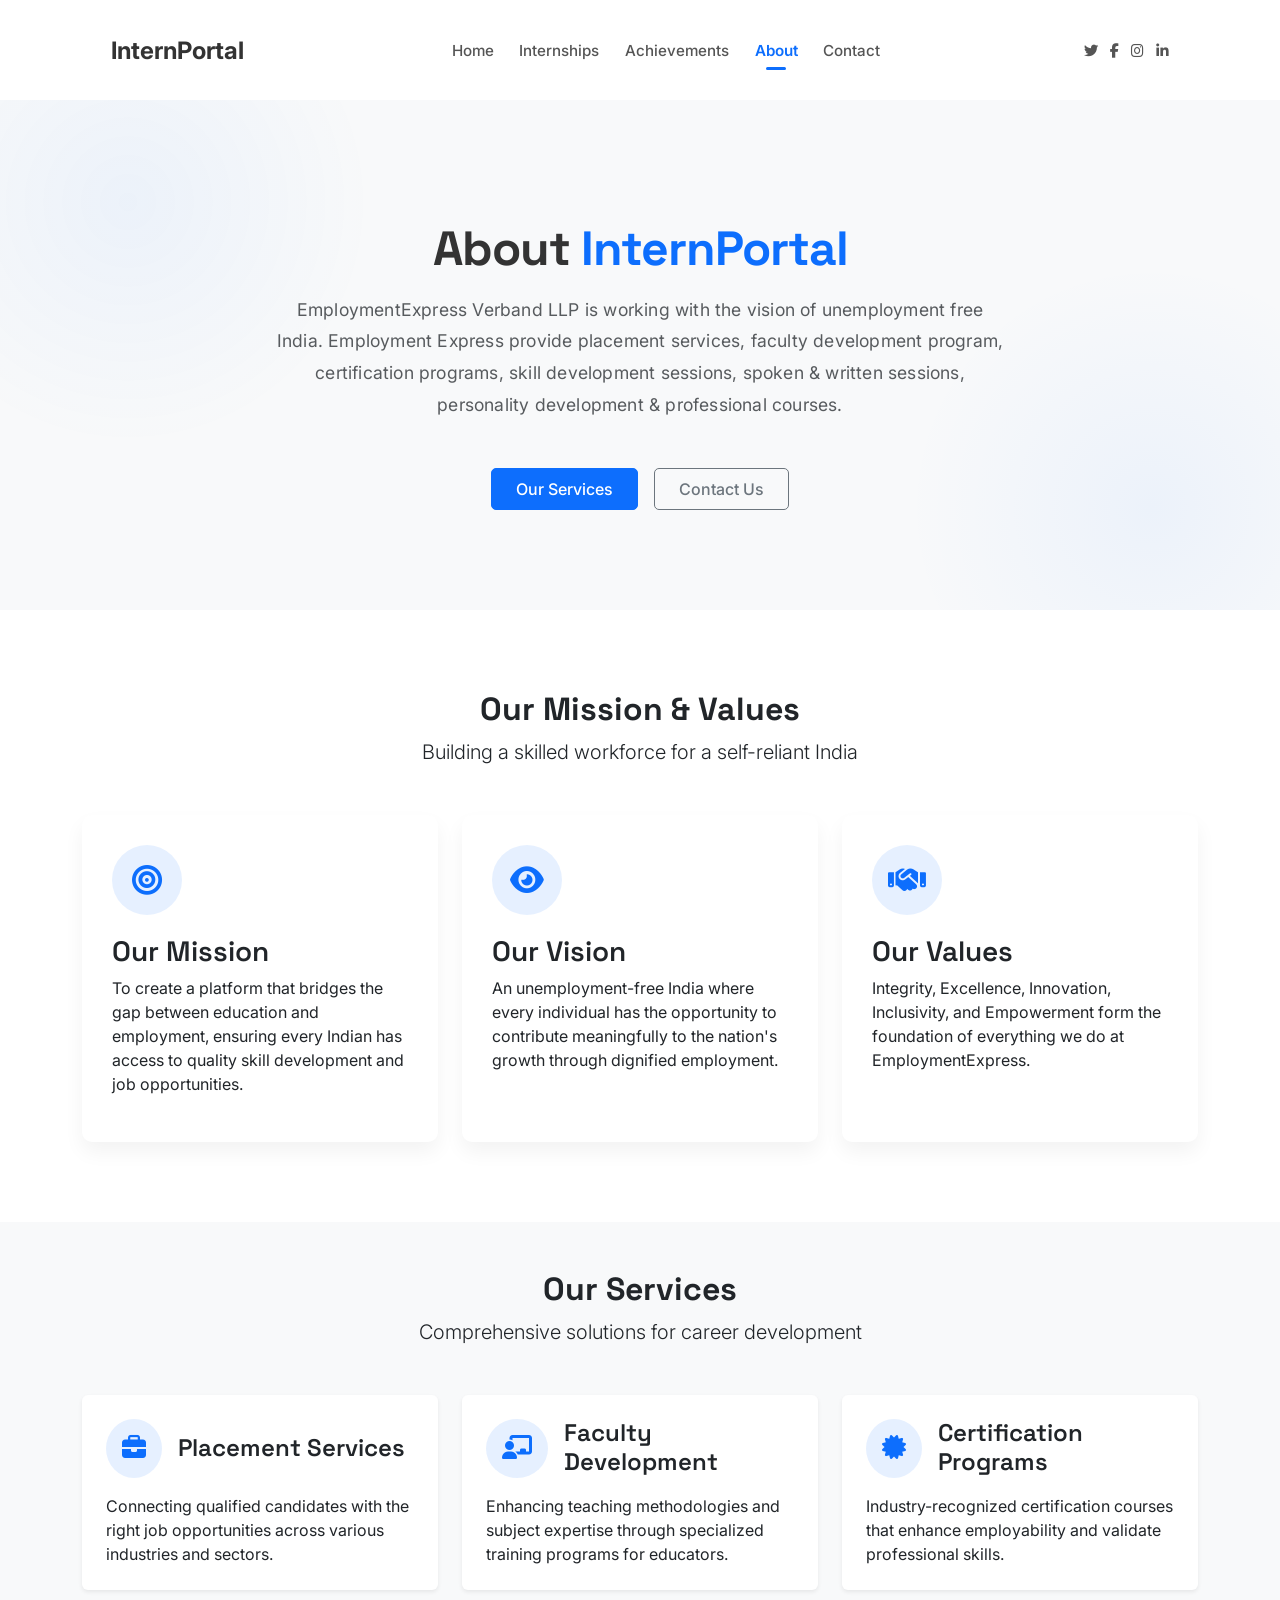
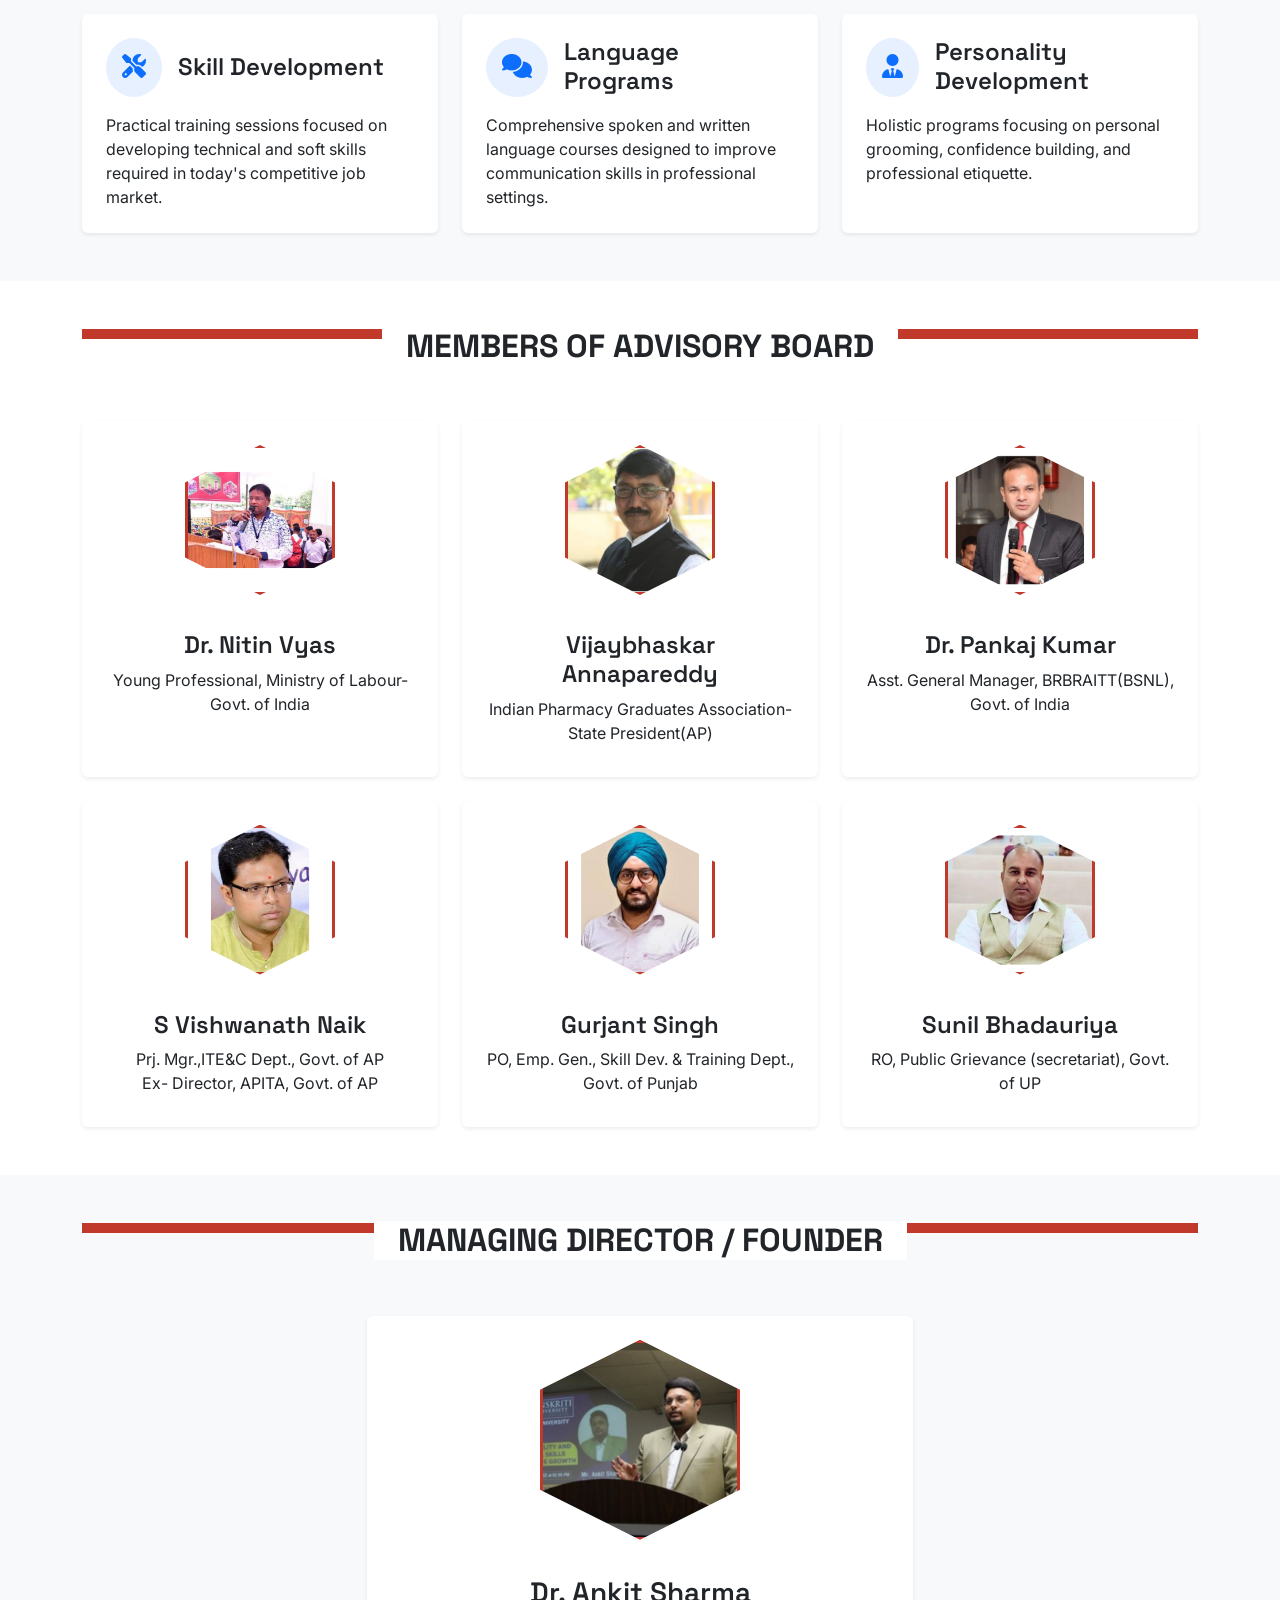
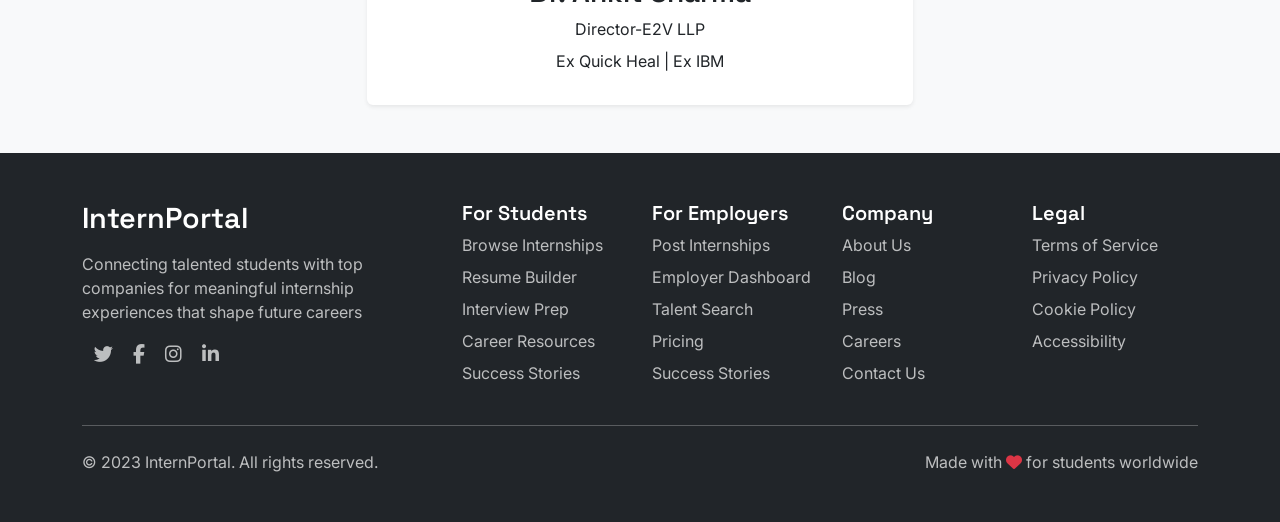
==== commit b56ccfff: "achievement page" ====
--- a/about.html
+++ b/about.html
@@ -9,15 +9,13 @@
     <!-- Font Awesome -->
     <link rel="stylesheet" href="https://cdnjs.cloudflare.com/ajax/libs/font-awesome/6.4.0/css/all.min.css">
     <!-- Google Fonts -->
-    <link href="https://fonts.googleapis.com/css2?family=Poppins:wght@300;400;500;600;700&display=swap" rel="stylesheet">
+    <link href="https://fonts.googleapis.com/css2?family=Inter:wght@300;400;500;600;700;800&family=Space+Grotesk:wght@400;500;600;700&display=swap" rel="stylesheet">
+    <!-- Swiper CSS -->
+    <link rel="stylesheet" href="https://cdn.jsdelivr.net/npm/swiper@10/swiper-bundle.min.css">
     <!-- Custom CSS -->
     <link rel="stylesheet" href="css/style.css">
     <style>
         /* Additional styles for About Us page */
-        body {
-            font-family: 'Poppins', sans-serif;
-            color: #333;
-        }
 
         .about-hero {
             padding: 120px 0 100px;
@@ -157,54 +155,8 @@
     </style>
 </head>
 <body>
-    <!-- Navbar -->
-    <nav class="navbar navbar-expand-lg navbar-light bg-white fixed-top shadow-sm">
-        <div class="container">
-            <a class="navbar-brand fw-bold" href="#">InternPortal</a>
-            <button class="navbar-toggler" type="button" data-bs-toggle="collapse" data-bs-target="#navbarNav" aria-controls="navbarNav" aria-expanded="false" aria-label="Toggle navigation">
-                <span class="navbar-toggler-icon"></span>
-            </button>
-            <div class="collapse navbar-collapse" id="navbarNav">
-                <ul class="navbar-nav ms-auto">
-                    <li class="nav-item">
-                        <a class="nav-link" href="index.html">Home</a>
-                    </li>
-                    <li class="nav-item">
-                        <a class="nav-link" href="internship.html">Internships</a>
-                    </li>
-                    <li class="nav-item">
-                        <a class="nav-link active" href="about.html">About Us</a>
-                    </li>
-                    <li class="nav-item">
-                        <a class="nav-link" href="index.html#partners">Partners</a>
-                    </li>
-                    <li class="nav-item">
-                        <a class="nav-link" href="index.html#testimonials">Testimonials</a>
-                    </li>
-                    <li class="nav-item dropdown">
-                        <a class="nav-link dropdown-toggle" href="#" id="navbarDropdown" role="button" data-bs-toggle="dropdown" aria-expanded="false">
-                            Resources
-                        </a>
-                        <ul class="dropdown-menu" aria-labelledby="navbarDropdown">
-                            <li><a class="dropdown-item" href="#">Resume Tips</a></li>
-                            <li><a class="dropdown-item" href="#">Interview Prep</a></li>
-                            <li><hr class="dropdown-divider"></li>
-                            <li><a class="dropdown-item" href="#">Career Advice</a></li>
-                        </ul>
-                    </li>
-                    <li class="nav-item">
-                        <a class="nav-link" href="index.html#contact">Contact</a>
-                    </li>
-                </ul>
-                <div class="ms-3 d-flex social-icons">
-                    <a href="#" class="me-2"><i class="fab fa-twitter"></i></a>
-                    <a href="#" class="me-2"><i class="fab fa-facebook-f"></i></a>
-                    <a href="#" class="me-2"><i class="fab fa-instagram"></i></a>
-                    <a href="#"><i class="fab fa-linkedin-in"></i></a>
-                </div>
-            </div>
-        </div>
-    </nav>
+    <!-- Navbar Container -->
+    <div id="navbar-container"></div>
 
     <!-- Hero Section -->
     <section class="about-hero">
@@ -259,93 +211,6 @@
                         </div>
                         <h3>Our Values</h3>
                         <p>Integrity, Excellence, Innovation, Inclusivity, and Empowerment form the foundation of everything we do at EmploymentExpress.</p>
-                    </div>
-                </div>
-            </div>
-        </div>
-    </section>
-
-    <!-- Stats Section -->
-    <section class="stats-section">
-        <div class="container">
-            <div class="row text-center">
-                <div class="col-md-3 mb-4 mb-md-0">
-                    <div class="stat-item">
-                        <h2>10,000+</h2>
-                        <p>Placements</p>
-                    </div>
-                </div>
-                <div class="col-md-3 mb-4 mb-md-0">
-                    <div class="stat-item">
-                        <h2>500+</h2>
-                        <p>Corporate Partners</p>
-                    </div>
-                </div>
-                <div class="col-md-3 mb-4 mb-md-0">
-                    <div class="stat-item">
-                        <h2>200+</h2>
-                        <p>Educational Institutions</p>
-                    </div>
-                </div>
-                <div class="col-md-3">
-                    <div class="stat-item">
-                        <h2>50+</h2>
-                        <p>Skill Development Programs</p>
-                    </div>
-                </div>
-            </div>
-        </div>
-    </section>
-
-    <!-- Awards Section -->
-    <section class="py-5">
-        <div class="container">
-            <div class="text-center mb-5">
-                <div class="position-relative">
-                    <div style="height: 10px; background-color: #c0392b; width: 100%;"></div>
-                    <h2 class="fw-bold position-relative bg-white d-inline-block px-4 mx-auto" style="margin-top: -20px;">AWARDS AND RECOGNITIONS</h2>
-                </div>
-            </div>
-            <div class="row g-4 justify-content-center">
-                <div class="col-md-4">
-                    <div class="card border-0 shadow-sm h-100">
-                        <div class="card-body text-center p-4">
-                            <div class="hexagon-container mx-auto mb-3">
-                                <div class="hexagon d-flex align-items-center justify-content-center" style="background-color: #f8f8f8;">
-                                    <h4 class="m-0" style="color: #c0392b; font-weight: bold;">SiliconIndia</h4>
-                                </div>
-                            </div>
-                            <p class="mb-2">Recognized as "10 most promising recruitment companies in Mumbai-2022"</p>
-                        </div>
-                    </div>
-                </div>
-                <div class="col-md-4">
-                    <div class="card border-0 shadow-sm h-100">
-                        <div class="card-body text-center p-4">
-                            <div class="hexagon-container mx-auto mb-3">
-                                <div class="hexagon d-flex align-items-center justify-content-center" style="background-color: #f8f8f8;">
-                                    <div>
-                                        <h4 class="m-0" style="color: #c0392b; font-weight: bold;">APAC</h4>
-                                        <p class="small m-0">Business Awards</p>
-                                    </div>
-                                </div>
-                            </div>
-                            <p class="mb-2">Awarded as "Best Placements & Skill Development Service Provider- India" Business Awards 2022</p>
-                        </div>
-                    </div>
-                </div>
-                <div class="col-md-4">
-                    <div class="card border-0 shadow-sm h-100">
-                        <div class="card-body text-center p-4">
-                            <div class="hexagon-container mx-auto mb-3">
-                                <div class="hexagon d-flex align-items-center justify-content-center" style="background-color: #f8f8f8;">
-                                    <div class="rounded-circle" style="width: 80px; height: 80px; background-color: #fff; border: 2px solid #28a745; display: flex; align-items: center; justify-content: center;">
-                                        <i class="fas fa-home text-success fa-2x"></i>
-                                    </div>
-                                </div>
-                            </div>
-                            <p class="mb-2">Recognized by Punjab Govt. under the flagship of "Punjab Ghar Ghar Yojana"</p>
-                        </div>
                     </div>
                 </div>
             </div>
@@ -457,7 +322,7 @@
                         <div class="card-body text-center p-4">
                             <div class="hexagon-container mx-auto mb-3">
                                 <div class="hexagon">
-                                    <img src="img/aboutUs.jpg" alt="Dr. Nitin Vyas">
+                                    <img src="img/mentors/7.png" alt="Dr. Nitin Vyas">
                                 </div>
                             </div>
                             <h4>Dr. Nitin Vyas</h4>
@@ -470,7 +335,7 @@
                         <div class="card-body text-center p-4">
                             <div class="hexagon-container mx-auto mb-3">
                                 <div class="hexagon">
-                                    <img src="img/aboutUs.jpg" alt="Vijaybhaskar Annapareddy">
+                                    <img src="img/mentors/5.png" alt="Vijaybhaskar Annapareddy">
                                 </div>
                             </div>
                             <h4>Vijaybhaskar Annapareddy</h4>
@@ -483,7 +348,7 @@
                         <div class="card-body text-center p-4">
                             <div class="hexagon-container mx-auto mb-3">
                                 <div class="hexagon">
-                                    <img src="img/aboutUs.jpg" alt="Dr. Pankaj Kumar">
+                                    <img src="img/mentors/6.png" alt="Dr. Pankaj Kumar">
                                 </div>
                             </div>
                             <h4>Dr. Pankaj Kumar</h4>
@@ -496,7 +361,7 @@
                         <div class="card-body text-center p-4">
                             <div class="hexagon-container mx-auto mb-3">
                                 <div class="hexagon">
-                                    <img src="img/aboutUs.jpg" alt="S Vishwanath Naik">
+                                    <img src="img/mentors/2.png" alt="S Vishwanath Naik">
                                 </div>
                             </div>
                             <h4>S Vishwanath Naik</h4>
@@ -509,7 +374,7 @@
                         <div class="card-body text-center p-4">
                             <div class="hexagon-container mx-auto mb-3">
                                 <div class="hexagon">
-                                    <img src="img/aboutUs.jpg" alt="Gurjant Singh">
+                                    <img src="img/mentors/4.png" alt="Gurjant Singh">
                                 </div>
                             </div>
                             <h4>Gurjant Singh</h4>
@@ -522,7 +387,7 @@
                         <div class="card-body text-center p-4">
                             <div class="hexagon-container mx-auto mb-3">
                                 <div class="hexagon">
-                                    <img src="img/aboutUs.jpg" alt="Sunil Bhadauriya">
+                                    <img src="img/mentors/3.png" alt="Sunil Bhadauriya">
                                 </div>
                             </div>
                             <h4>Sunil Bhadauriya</h4>
@@ -549,7 +414,7 @@
                         <div class="card-body text-center p-4">
                             <div class="hexagon-container mx-auto mb-3" style="width: 220px; height: 220px;">
                                 <div class="hexagon" style="width: 200px; height: 200px;">
-                                    <img src="img/aboutUs.jpg" alt="Dr. Ankit Sharma">
+                                    <img src="img/mentors/1.png" alt="Dr. Ankit Sharma">
                                 </div>
                             </div>
                             <h3>Dr. Ankit Sharma</h3>
@@ -562,88 +427,14 @@
         </div>
     </section>
 
-    <!-- CTA Section -->
-    <section class="py-5 bg-primary text-white">
-        <div class="container">
-            <div class="row align-items-center">
-                <div class="col-lg-8 mb-4 mb-lg-0">
-                    <h2 class="fw-bold">Ready to transform your career?</h2>
-                    <p class="lead mb-0">Join our programs and take the first step towards a brighter future.</p>
-                </div>
-                <div class="col-lg-4 text-lg-end">
-                    <a href="#" class="btn btn-light btn-lg">Get Started</a>
-                </div>
-            </div>
-        </div>
-    </section>
-
-    <!-- Footer -->
-    <footer class="footer py-5 bg-dark text-white">
-        <div class="container">
-            <div class="row">
-                <div class="col-lg-4 mb-4 mb-lg-0">
-                    <h3 class="footer-logo">InternPortal</h3>
-                    <p>Connecting talented students with top companies for meaningful internship experiences.</p>
-                    <div class="social-icons mt-3">
-                        <a href="#" class="me-2"><i class="fab fa-twitter"></i></a>
-                        <a href="#" class="me-2"><i class="fab fa-facebook-f"></i></a>
-                        <a href="#" class="me-2"><i class="fab fa-instagram"></i></a>
-                        <a href="#" class="me-2"><i class="fab fa-linkedin-in"></i></a>
-                    </div>
-                </div>
-                <div class="col-lg-2 col-md-4 mb-4 mb-md-0">
-                    <h5>For Students</h5>
-                    <ul class="footer-links">
-                        <li><a href="#">Browse Internships</a></li>
-                        <li><a href="#">Resume Builder</a></li>
-                        <li><a href="#">Interview Prep</a></li>
-                        <li><a href="#">Career Resources</a></li>
-                        <li><a href="#">Success Stories</a></li>
-                    </ul>
-                </div>
-                <div class="col-lg-2 col-md-4 mb-4 mb-md-0">
-                    <h5>For Employers</h5>
-                    <ul class="footer-links">
-                        <li><a href="#">Post Internships</a></li>
-                        <li><a href="#">Employer Dashboard</a></li>
-                        <li><a href="#">Talent Search</a></li>
-                        <li><a href="#">Pricing</a></li>
-                        <li><a href="#">Success Stories</a></li>
-                    </ul>
-                </div>
-                <div class="col-lg-2 col-md-4 mb-4 mb-md-0">
-                    <h5>Company</h5>
-                    <ul class="footer-links">
-                        <li><a href="#">About Us</a></li>
-                        <li><a href="#">Blog</a></li>
-                        <li><a href="#">Press</a></li>
-                        <li><a href="#">Careers</a></li>
-                        <li><a href="#">Contact Us</a></li>
-                    </ul>
-                </div>
-                <div class="col-lg-2 col-md-4">
-                    <h5>Legal</h5>
-                    <ul class="footer-links">
-                        <li><a href="#">Terms of Service</a></li>
-                        <li><a href="#">Privacy Policy</a></li>
-                        <li><a href="#">Cookie Policy</a></li>
-                        <li><a href="#">Accessibility</a></li>
-                    </ul>
-                </div>
-            </div>
-            <hr class="mt-4 mb-4">
-            <div class="row">
-                <div class="col-md-6 mb-3 mb-md-0">
-                    <p class="mb-0">© 2023 InternPortal. All rights reserved.</p>
-                </div>
-                <div class="col-md-6 text-md-end">
-                    <p class="mb-0">Made with <i class="fas fa-heart text-danger"></i> for students worldwide</p>
-                </div>
-            </div>
-        </div>
-    </footer>
+    <!-- Footer Container -->
+    <div id="footer-container"></div>
 
     <!-- Bootstrap JS Bundle with Popper -->
     <script src="https://cdn.jsdelivr.net/npm/bootstrap@5.3.0/dist/js/bootstrap.bundle.min.js"></script>
+    <!-- Swiper JS -->
+    <script src="https://cdn.jsdelivr.net/npm/swiper@10/swiper-bundle.min.js"></script>
+    <!-- Components JS -->
+    <script src="js/components.js"></script>
 </body>
 </html>
--- a/css/style.css
+++ b/css/style.css
@@ -755,7 +755,9 @@
 .testimonial-stats h3 {
     background: linear-gradient(135deg, #4A90E2, #764BA2);
     -webkit-background-clip: text;
+    background-clip: text;
     -webkit-text-fill-color: transparent;
+    color: transparent;
     margin-bottom: 0;
 }
 
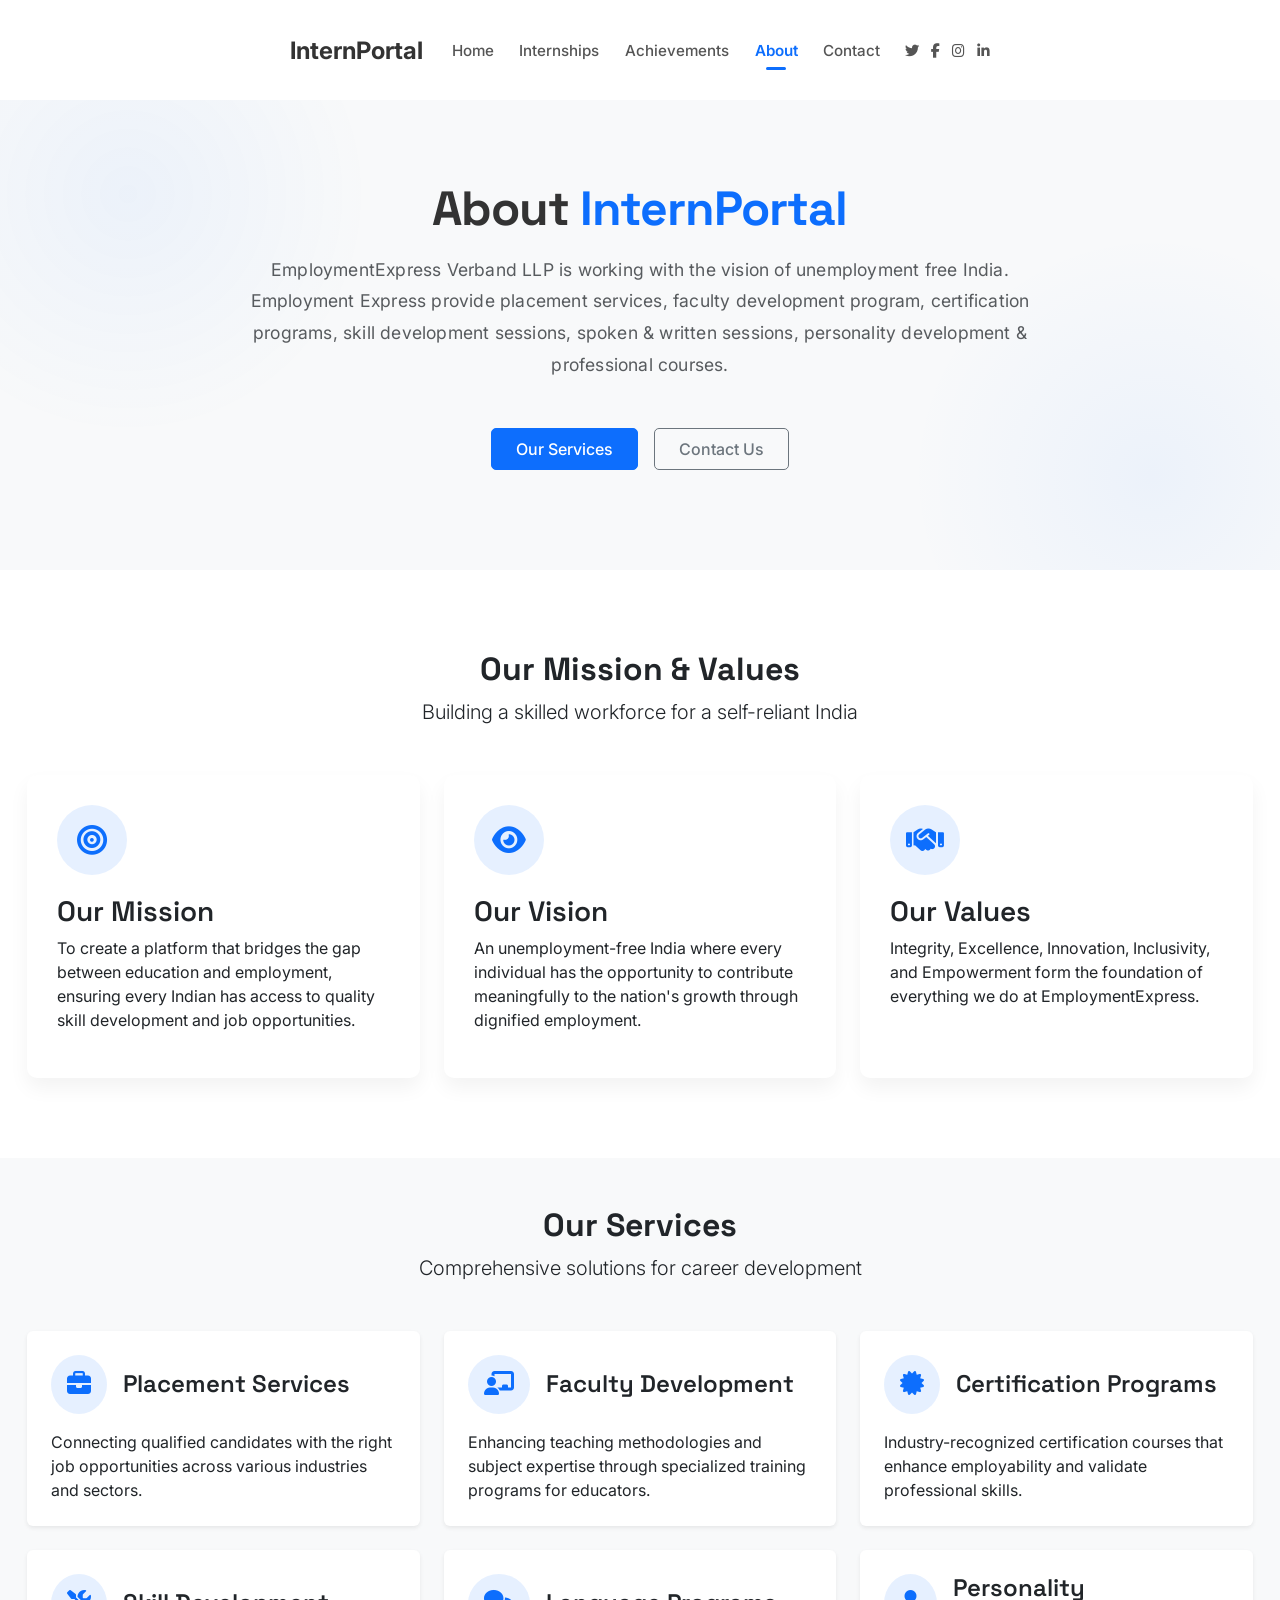
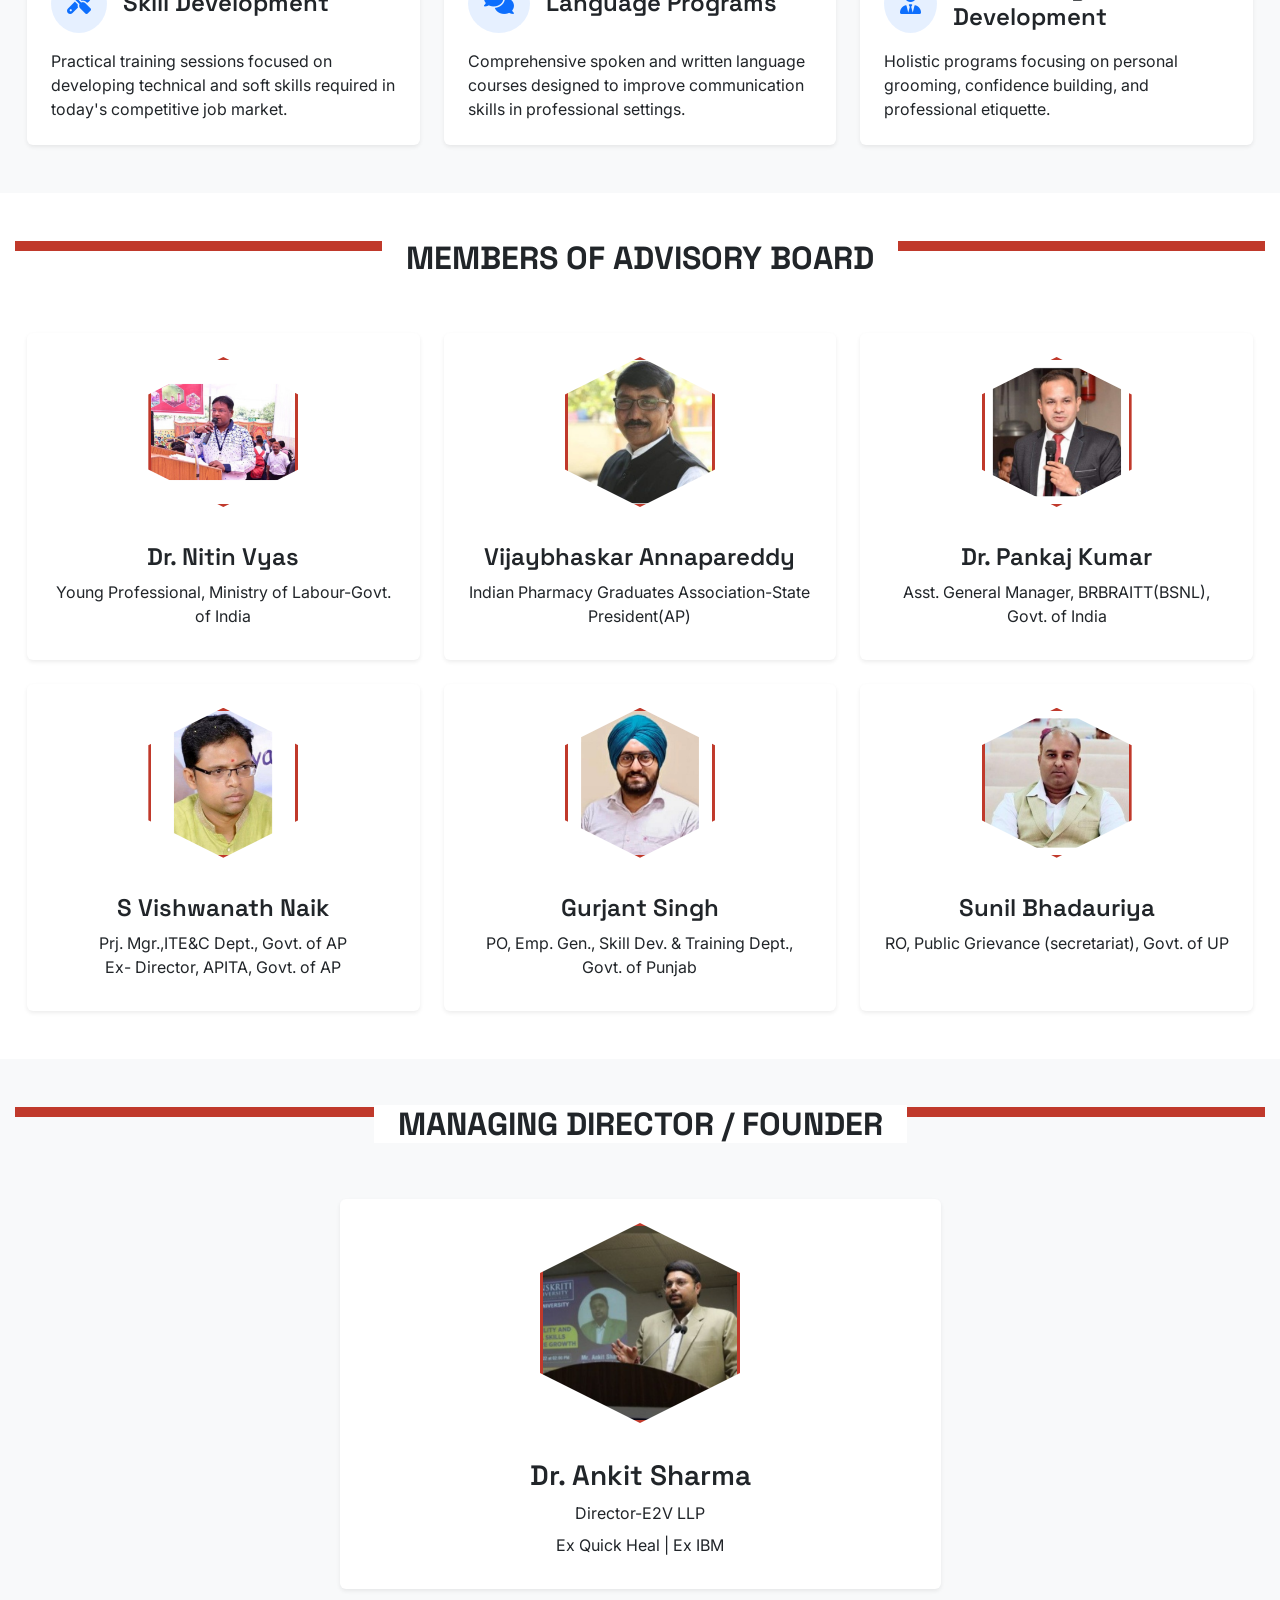
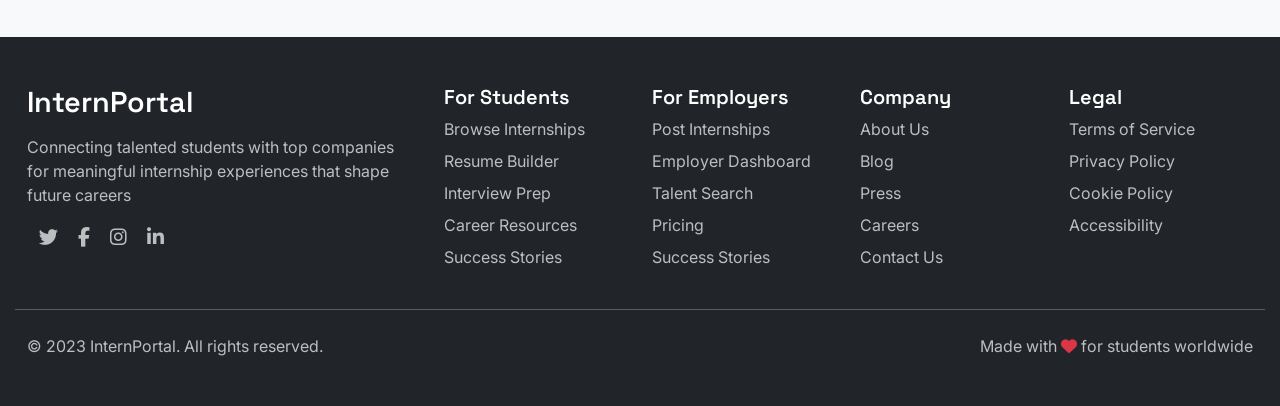
==== commit 113ce2c6: "fixes issues" ====
--- a/about.html
+++ b/about.html
@@ -18,7 +18,7 @@
         /* Additional styles for About Us page */
 
         .about-hero {
-            padding: 120px 0 100px;
+            padding: 80px 0 100px;
             background-color: #f8f9fa;
             background-image: radial-gradient(circle at 10% 20%, rgba(13, 110, 253, 0.05) 0%, transparent 20%),
                             radial-gradient(circle at 90% 80%, rgba(13, 110, 253, 0.05) 0%, transparent 20%);
--- a/css/style.css
+++ b/css/style.css
@@ -23,6 +23,9 @@
     color: var(--dark-color);
     overflow-x: hidden;
     padding-top: 76px;
+    width: 100%;
+    max-width: 100%;
+    margin: 0;
 }
 
 h1, h2, h3, h4, h5, h6 {
@@ -400,13 +403,15 @@
 
 .stat-number {
     font-family: 'Space Grotesk', sans-serif;
-    font-size: 4.5rem;
+    font-size: 4rem;
     font-weight: 800;
     margin-bottom: 0.5rem;
     line-height: 1;
     letter-spacing: -2px;
     color: #0d6efd;
     transition: all 0.3s ease;
+    display: block;
+    width: 100%;
 }
 
 .stat-item:hover .stat-number {
@@ -422,8 +427,10 @@
     color: var(--gray-color);
     letter-spacing: 0.5px;
     transition: all 0.3s ease;
-    max-width: 80%;
+    max-width: 90%;
     margin: 0 auto;
+    display: block;
+    text-align: center;
 }
 
 .stat-item:hover .stat-label {
@@ -449,8 +456,34 @@
     }
 
     .stat-label {
-        font-size: 1rem;
+        font-size: 0.9rem;
         max-width: 100%;
+    }
+}
+
+@media (max-width: 576px) {
+    .stat-number {
+        font-size: 2.8rem;
+    }
+
+    .stat-label {
+        font-size: 0.85rem;
+    }
+
+    .stat-item {
+        margin-bottom: 1.5rem;
+        padding: 0.5rem;
+    }
+}
+
+@media (max-width: 375px) {
+    .stat-number {
+        font-size: 2.5rem;
+    }
+
+    .stat-label {
+        font-size: 0.8rem;
+        line-height: 1.4;
     }
 }
 
@@ -746,7 +779,7 @@
 }
 
 .company-logo {
-    width: 24px;
+    width: 45px;
     height: 24px;
     margin-right: 8px;
 }
@@ -823,6 +856,36 @@
     background-color: rgba(255, 255, 255, 0.1);
 }
 
+/* Container Fix */
+html, body {
+    width: 100%;
+    max-width: 100vw;
+    overflow-x: hidden;
+}
+
+.container, .container-fluid {
+    padding-right: 15px !important;
+    padding-left: 15px !important;
+    margin-right: auto !important;
+    margin-left: auto !important;
+    width: auto !important;
+    max-width: 100% !important;
+    box-sizing: border-box !important;
+}
+
+/* Fix for extra space on right side */
+.row {
+    margin-right: 0 !important;
+    margin-left: 0 !important;
+    width: 100% !important;
+    max-width: 100% !important;
+}
+
+/* Additional fix for any potential overflow */
+* {
+    box-sizing: border-box;
+}
+
 /* Responsive Styles */
 @media (max-width: 991.98px) {
     .hero-section {
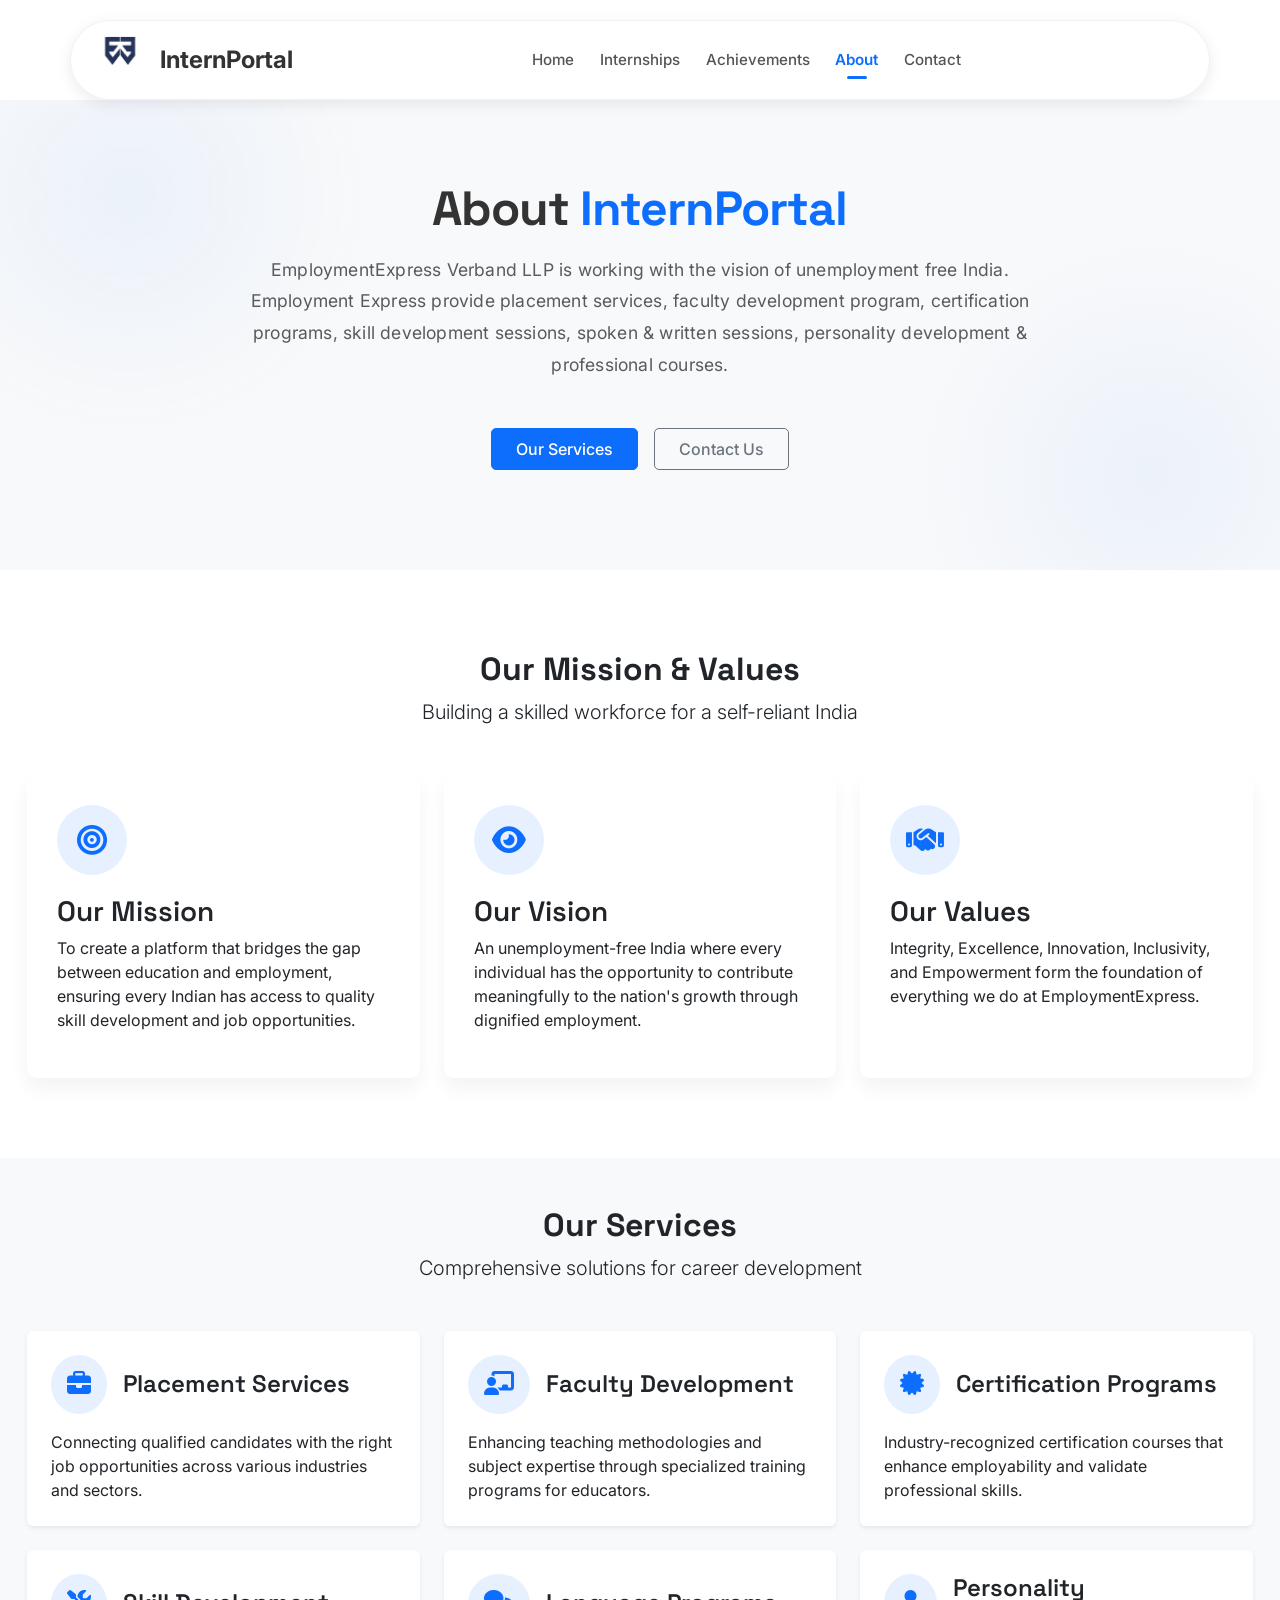
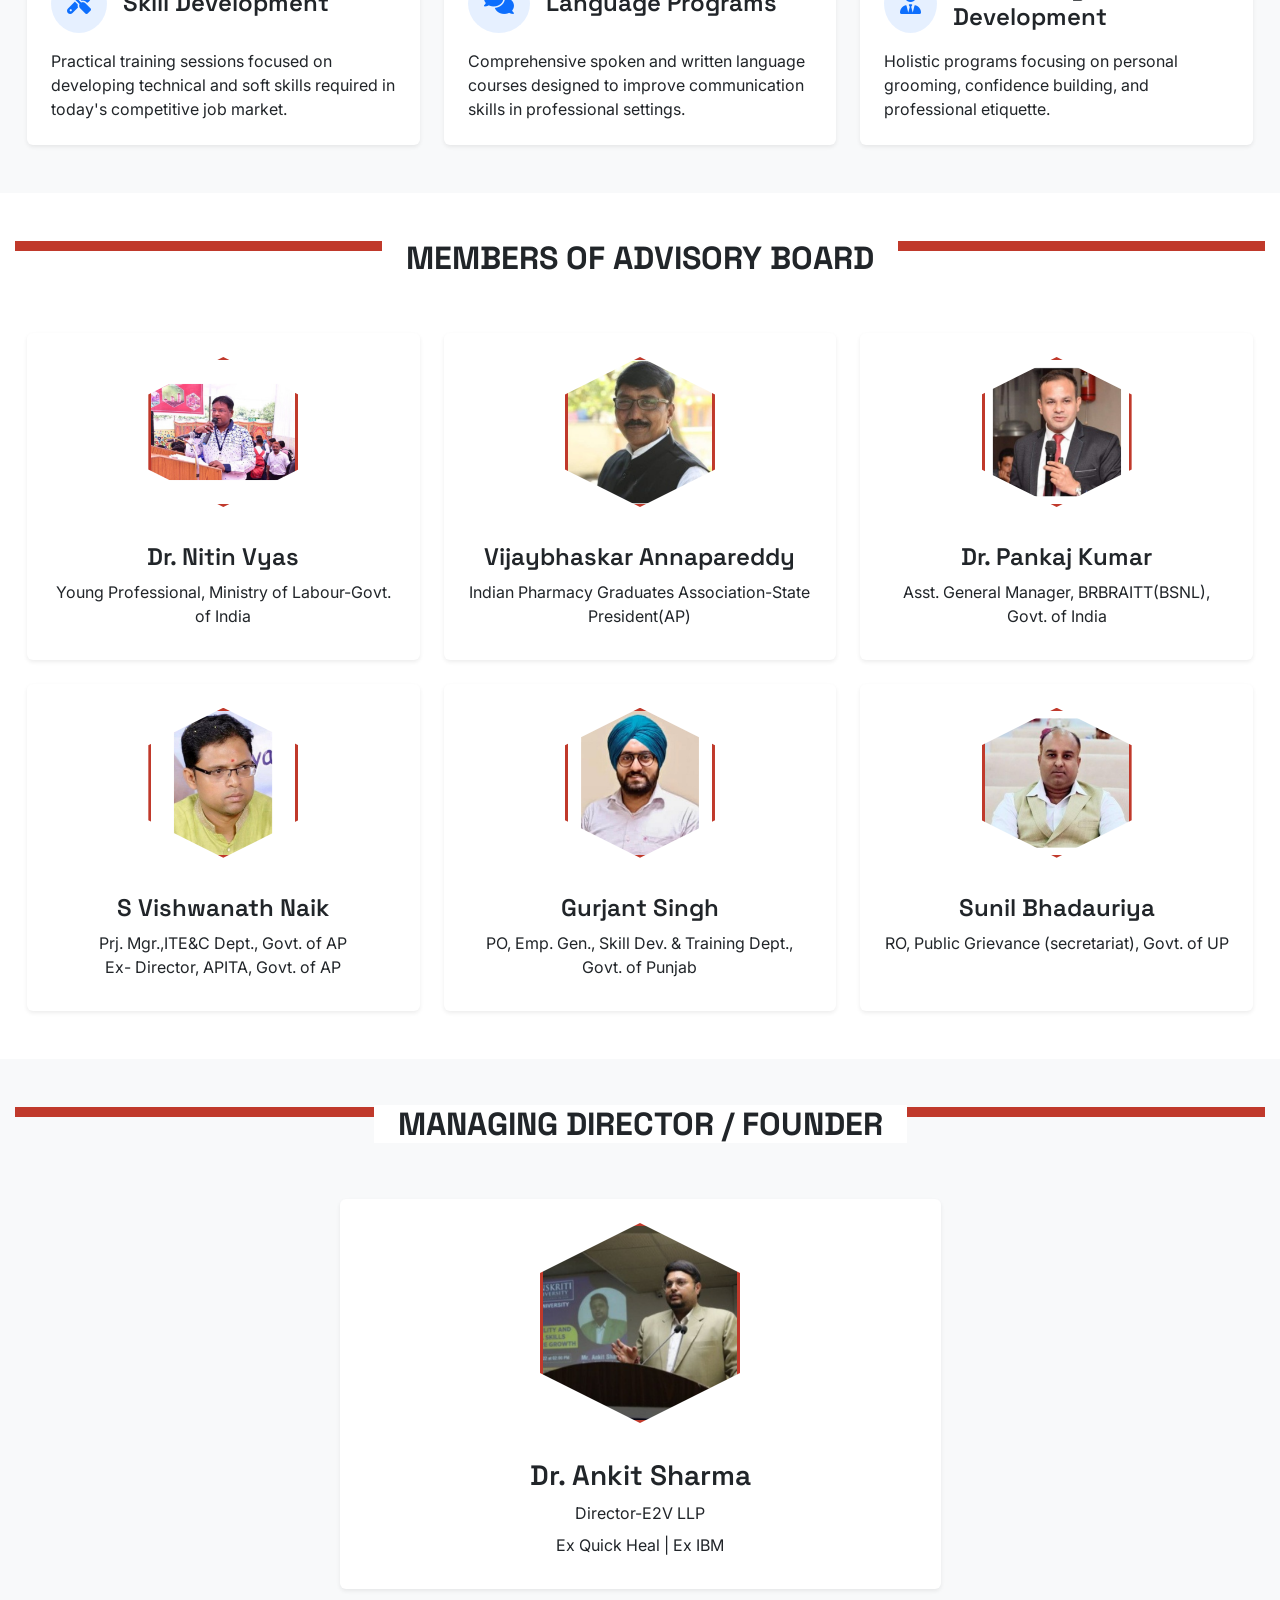
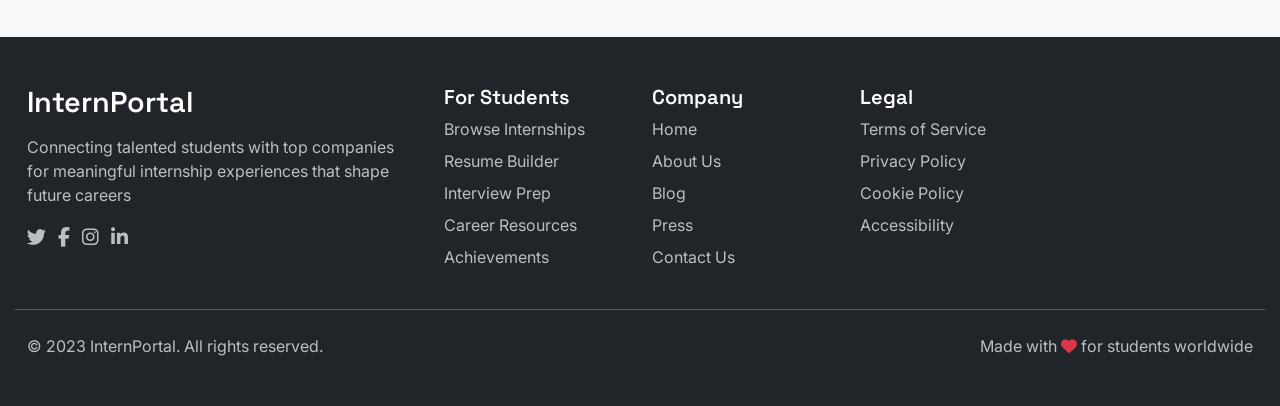
==== commit d3024492: "updated" ====
--- a/about.html
+++ b/about.html
@@ -171,7 +171,7 @@
 
                     <div class="d-flex justify-content-center gap-3">
                         <a href="#services" class="btn btn-primary px-4 py-2">Our Services</a>
-                        <a href="#" class="btn btn-outline-secondary px-4 py-2">Contact Us</a>
+                        <a href="contact.html" class="btn btn-outline-secondary px-4 py-2">Contact Us</a>
                     </div>
                 </div>
             </div>
--- a/css/style.css
+++ b/css/style.css
@@ -106,15 +106,7 @@
     color: var(--primary-color) !important;
 }
 
-.social-icons a {
-    color: var(--gray-color);
-    font-size: 1.1rem;
-    transition: all 0.3s ease;
-}
-
-.social-icons a:hover {
-    color: var(--primary-color);
-}
+/* Navbar social icons styles removed */
 
 /* Hero Section */
 .hero-section {
@@ -755,6 +747,9 @@
 .testimonials-section {
     background-color: var(--background-color);
     padding: 80px 0;
+    background-image: linear-gradient(to right, rgba(13, 110, 253, 0.02) 1px, transparent 1px),
+                      linear-gradient(to bottom, rgba(13, 110, 253, 0.02) 1px, transparent 1px);
+    background-size: 20px 20px;
 }
 
 .testimonial-card {
@@ -763,25 +758,110 @@
     padding: 30px;
     margin: 15px;
     box-shadow: 0 10px 20px rgba(0, 0, 0, 0.1);
-    transition: transform 0.3s ease;
+    transition: all 0.3s ease;
+    height: 300px; /* Fixed height for all cards */
+    display: flex;
+    flex-direction: column;
+    overflow: hidden; /* Prevent content overflow */
+    border-left: 4px solid #0d6efd;
+    position: relative;
+    background-image: radial-gradient(circle at 100% 100%, rgba(13, 110, 253, 0.03) 0%, transparent 50%);
 }
 
 .testimonial-card:hover {
     transform: translateY(-5px);
-}
-
-.testimonial-image {
-    width: 80px;
-    height: 80px;
-    border-radius: 50%;
-    object-fit: cover;
-    margin-bottom: 15px;
-}
-
-.company-logo {
-    width: 45px;
-    height: 24px;
-    margin-right: 8px;
+    box-shadow: 0 15px 30px rgba(0, 0, 0, 0.15);
+    border-left-color: #0052cc;
+    background-image: radial-gradient(circle at 100% 100%, rgba(13, 110, 253, 0.06) 0%, transparent 60%);
+}
+
+.testimonial-card:hover .testimonial-rating .star {
+    transform: rotate(5deg) scale(1.1);
+    transition: transform 0.3s ease;
+}
+
+.testimonial-content {
+    display: flex;
+    flex-direction: column;
+    height: 100%;
+    position: relative;
+    z-index: 1;
+}
+
+.testimonial-text {
+    font-size: 0.95rem;
+    line-height: 1.5;
+    color: #555;
+    flex-grow: 1;
+    position: relative;
+    padding-top: 25px;
+    display: -webkit-box;
+    -webkit-line-clamp: 7;
+    -webkit-box-orient: vertical;
+    overflow: hidden;
+    text-overflow: ellipsis;
+    max-height: 200px;
+    font-style: italic;
+}
+
+.testimonial-text::before {
+    content: '\201C';
+    font-size: 4rem;
+    color: #0d6efd;
+    opacity: 0.2;
+    position: absolute;
+    top: -20px;
+    left: -5px;
+    font-family: Georgia, serif;
+}
+
+.testimonial-author {
+    margin-top: auto;
+    border-top: 1px solid rgba(0, 0, 0, 0.05);
+    padding-top: 15px;
+    position: relative;
+}
+
+.testimonial-rating {
+    display: inline-flex;
+    align-items: center;
+    position: absolute;
+    right: 0;
+    top: 15px;
+    background-color: rgba(255, 255, 255, 0.8);
+    padding: 2px 5px;
+    border-radius: 12px;
+}
+
+.testimonial-rating .star {
+    color: #FFD700;
+    font-size: 16px;
+    margin-right: 3px;
+    filter: drop-shadow(0px 0px 2px rgba(0,0,0,0.15));
+    transition: transform 0.3s ease;
+    display: inline-block;
+}
+
+.testimonial-rating .star:last-child {
+    margin-right: 0;
+}
+
+.testimonial-name-rating {
+    display: flex;
+    align-items: center;
+    justify-content: space-between;
+    width: 100%;
+}
+
+.testimonial-name {
+    font-weight: 600;
+    color: #333;
+    margin-bottom: 5px;
+}
+
+.testimonial-role {
+    font-size: 0.85rem;
+    color: #6c757d;
 }
 
 /* Stats Display */
@@ -801,6 +881,78 @@
 
 .testimonialSwiper {
     padding-bottom: 50px;
+    overflow: visible;
+}
+
+.testimonialSwiper .swiper-wrapper {
+    height: 300px !important; /* Force fixed height */
+    transition-timing-function: linear !important; /* Ensure linear movement */
+    will-change: transform; /* Optimize for animation */
+}
+
+.testimonialSwiper .swiper-slide {
+    height: 300px !important; /* Force fixed height */
+    transition: none; /* Remove transition for continuous flow */
+    opacity: 1; /* Full opacity for all slides */
+    filter: none; /* No blur effect */
+}
+
+/* Circular Testimonial Slider */
+.testimonialSwiperCircular {
+    padding-bottom: 50px;
+    overflow: visible;
+    margin-top: 40px;
+}
+
+.testimonialSwiperCircular .swiper-wrapper {
+    height: 300px !important; /* Force fixed height */
+    flex-direction: row; /* Ensure left-to-right direction */
+    transition-timing-function: linear !important; /* Ensure linear movement */
+    will-change: transform; /* Optimize for animation */
+}
+
+.testimonialSwiperCircular .swiper-slide {
+    height: 300px !important; /* Force fixed height */
+    transition: none; /* Remove transition for continuous flow */
+    opacity: 1; /* Full opacity for all slides */
+    filter: none; /* No blur effect */
+}
+
+/* Remove active slide effects for continuous movement */
+.testimonialSwiper .swiper-slide-active,
+.testimonialSwiperCircular .swiper-slide-active {
+    transform: none;
+    z-index: auto;
+}
+
+.testimonialSwiper .swiper-slide-prev,
+.testimonialSwiper .swiper-slide-next,
+.testimonialSwiperCircular .swiper-slide-prev,
+.testimonialSwiperCircular .swiper-slide-next {
+    opacity: 1;
+    z-index: auto;
+}
+
+.testimonial-card-circular {
+    background: white;
+    border-radius: 15px;
+    padding: 30px;
+    margin: 15px;
+    box-shadow: 0 10px 20px rgba(0, 0, 0, 0.1);
+    transition: all 0.3s ease;
+    height: 300px;
+    display: flex;
+    flex-direction: column;
+    overflow: hidden;
+    border-left: 4px solid #0d6efd;
+    position: relative;
+    background-image: radial-gradient(circle at 100% 100%, rgba(13, 110, 253, 0.05) 0%, transparent 60%);
+}
+
+.testimonial-card-circular:hover {
+    transform: translateY(-5px) scale(1.02);
+    box-shadow: 0 15px 30px rgba(0, 0, 0, 0.15);
+    border-left-color: #0052cc;
 }
 
 .swiper-pagination-bullet-active {
@@ -811,6 +963,12 @@
 .footer {
     background-color: var(--dark-color);
     color: white;
+    width: 100%;
+    position: relative;
+    z-index: 10;
+    bottom: 0;
+    left: 0;
+    right: 0;
 }
 
 .footer-logo {
@@ -857,10 +1015,31 @@
 }
 
 /* Container Fix */
-html, body {
+html {
     width: 100%;
     max-width: 100vw;
     overflow-x: hidden;
+    height: 100%;
+    scroll-behavior: smooth;
+}
+
+body {
+    width: 100%;
+    max-width: 100vw;
+    overflow-x: hidden;
+    min-height: 100%;
+    display: flex;
+    flex-direction: column;
+    position: relative;
+}
+
+#page-content {
+    flex: 1 0 auto;
+    min-height: calc(100vh - 400px); /* Subtract footer height */
+}
+
+#footer-container {
+    flex-shrink: 0;
 }
 
 .container, .container-fluid {
@@ -967,3 +1146,257 @@
         bottom: 3px;
     }
 }
+
+/* Certificate Showcase Styles */
+.certificates-section {
+    background: linear-gradient(135deg, #f0f4f8 0%, #d7e3fc 100%);
+    padding: 80px 0;
+    position: relative;
+    overflow: hidden;
+}
+
+.certificates-section::before {
+    content: '';
+    position: absolute;
+    width: 400px;
+    height: 400px;
+    border-radius: 50%;
+    background: radial-gradient(circle, rgba(13, 110, 253, 0.08) 0%, rgba(13, 110, 253, 0.01) 70%);
+    top: -200px;
+    left: -200px;
+    z-index: 0;
+    animation: float-slow 15s infinite alternate ease-in-out;
+}
+
+.certificates-section::after {
+    content: '';
+    position: absolute;
+    width: 500px;
+    height: 500px;
+    border-radius: 50%;
+    background: radial-gradient(circle, rgba(13, 110, 253, 0.05) 0%, rgba(13, 110, 253, 0.01) 70%);
+    bottom: -250px;
+    right: -250px;
+    z-index: 0;
+    animation: float-slow 20s infinite alternate-reverse ease-in-out;
+}
+
+.certificate-slider-container {
+    position: relative;
+    max-width: 1200px;
+    margin: 0 auto;
+    padding: 40px 0;
+    z-index: 1;
+}
+
+.certificate-slider {
+    width: 100%;
+    overflow: visible;
+    padding: 50px 0;
+}
+
+.certificate-slider .swiper-slide {
+    width: 400px;
+    height: auto;
+    transition: all 0.3s cubic-bezier(0.165, 0.84, 0.44, 1);
+    opacity: 0.5;
+    transform: scale(0.8) translateY(30px);
+    filter: blur(2px);
+    perspective: 1000px;
+}
+
+.certificate-slider .swiper-slide-prev,
+.certificate-slider .swiper-slide-next {
+    opacity: 0.7;
+    transform: scale(0.85) translateY(15px);
+    filter: blur(1px);
+    z-index: 1;
+}
+
+.certificate-slider .swiper-slide-active {
+    opacity: 1;
+    transform: scale(1) translateY(0);
+    filter: blur(0);
+    z-index: 2;
+}
+
+.certificate-card {
+    background-color: #fff;
+    border-radius: 16px;
+    overflow: hidden;
+    box-shadow: 0 15px 35px rgba(0, 0, 0, 0.1);
+    transition: all 0.5s cubic-bezier(0.165, 0.84, 0.44, 1);
+    transform-style: preserve-3d;
+    transform: rotateY(0deg);
+    height: 100%;
+    border: 8px solid white;
+}
+
+.certificate-card::after {
+    content: '';
+    position: absolute;
+    top: 0;
+    left: 0;
+    width: 100%;
+    height: 100%;
+    background: linear-gradient(135deg, rgba(255, 255, 255, 0.3) 0%, rgba(255, 255, 255, 0) 50%);
+    pointer-events: none;
+    z-index: 1;
+}
+
+.certificate-card img {
+    width: 100%;
+    height: auto;
+    display: block;
+    transition: transform 0.7s cubic-bezier(0.165, 0.84, 0.44, 1);
+    transform-origin: center;
+    object-fit: cover;
+}
+
+.certificate-slider .swiper-slide-active .certificate-card {
+    box-shadow: 0 25px 50px rgba(0, 0, 0, 0.15);
+}
+
+.certificate-card:hover img {
+    transform: scale(1.05);
+}
+
+.certificate-navigation {
+    display: flex;
+    align-items: center;
+    justify-content: center;
+    margin-top: 40px;
+    position: relative;
+    z-index: 10;
+}
+
+.certificate-button-prev,
+.certificate-button-next {
+    width: 50px;
+    height: 50px;
+    border-radius: 50%;
+    background: linear-gradient(135deg, #0d6efd, #4361ee);
+    display: flex;
+    align-items: center;
+    justify-content: center;
+    cursor: pointer;
+    box-shadow: 0 10px 20px rgba(13, 110, 253, 0.2);
+    transition: all 0.3s ease;
+    color: white;
+    z-index: 10;
+    margin: 0 15px;
+}
+
+.certificate-button-prev:hover,
+.certificate-button-next:hover {
+    transform: translateY(-3px);
+    box-shadow: 0 15px 30px rgba(13, 110, 253, 0.3);
+}
+
+.certificate-pagination {
+    display: flex;
+    align-items: center;
+    justify-content: center;
+    margin: 0 20px;
+}
+
+.certificate-pagination .swiper-pagination-bullet {
+    width: 12px;
+    height: 12px;
+    background-color: rgba(13, 110, 253, 0.3);
+    opacity: 0.7;
+    margin: 0 6px;
+    border-radius: 50%;
+    cursor: pointer;
+    transition: all 0.3s ease;
+}
+
+.certificate-pagination .swiper-pagination-bullet-active {
+    background: linear-gradient(135deg, #0d6efd, #4361ee);
+    opacity: 1;
+    width: 14px;
+    height: 14px;
+    transform: scale(1.2);
+}
+
+/* Responsive styles */
+@media (max-width: 991px) {
+    .certificates-section {
+        padding: 60px 0;
+    }
+
+    .certificate-slider-container {
+        padding: 30px 0;
+    }
+
+    .certificate-slider .swiper-slide {
+        width: 350px;
+    }
+}
+
+@media (max-width: 768px) {
+    .certificate-slider .swiper-slide {
+        width: 320px;
+    }
+
+    .certificate-button-prev,
+    .certificate-button-next {
+        width: 45px;
+        height: 45px;
+    }
+
+    .certificate-slider {
+        padding: 40px 0;
+    }
+}
+
+@media (max-width: 576px) {
+    .certificates-section {
+        padding: 50px 0;
+    }
+
+    .certificate-slider-container {
+        padding: 20px 0;
+    }
+
+    .certificate-slider {
+        padding: 30px 0;
+    }
+
+    .certificate-slider .swiper-slide {
+        width: 260px;
+    }
+
+    .certificate-card {
+        border-radius: 12px;
+        border-width: 6px;
+    }
+
+    .certificate-button-prev,
+    .certificate-button-next {
+        width: 40px;
+        height: 40px;
+        margin: 0 10px;
+    }
+
+    .certificate-pagination .swiper-pagination-bullet {
+        width: 10px;
+        height: 10px;
+        margin: 0 5px;
+    }
+
+    .certificate-pagination .swiper-pagination-bullet-active {
+        width: 12px;
+        height: 12px;
+    }
+}
+
+@media (max-width: 375px) {
+    .certificate-slider .swiper-slide {
+        width: 240px;
+    }
+
+    .certificate-card {
+        border-width: 5px;
+    }
+}
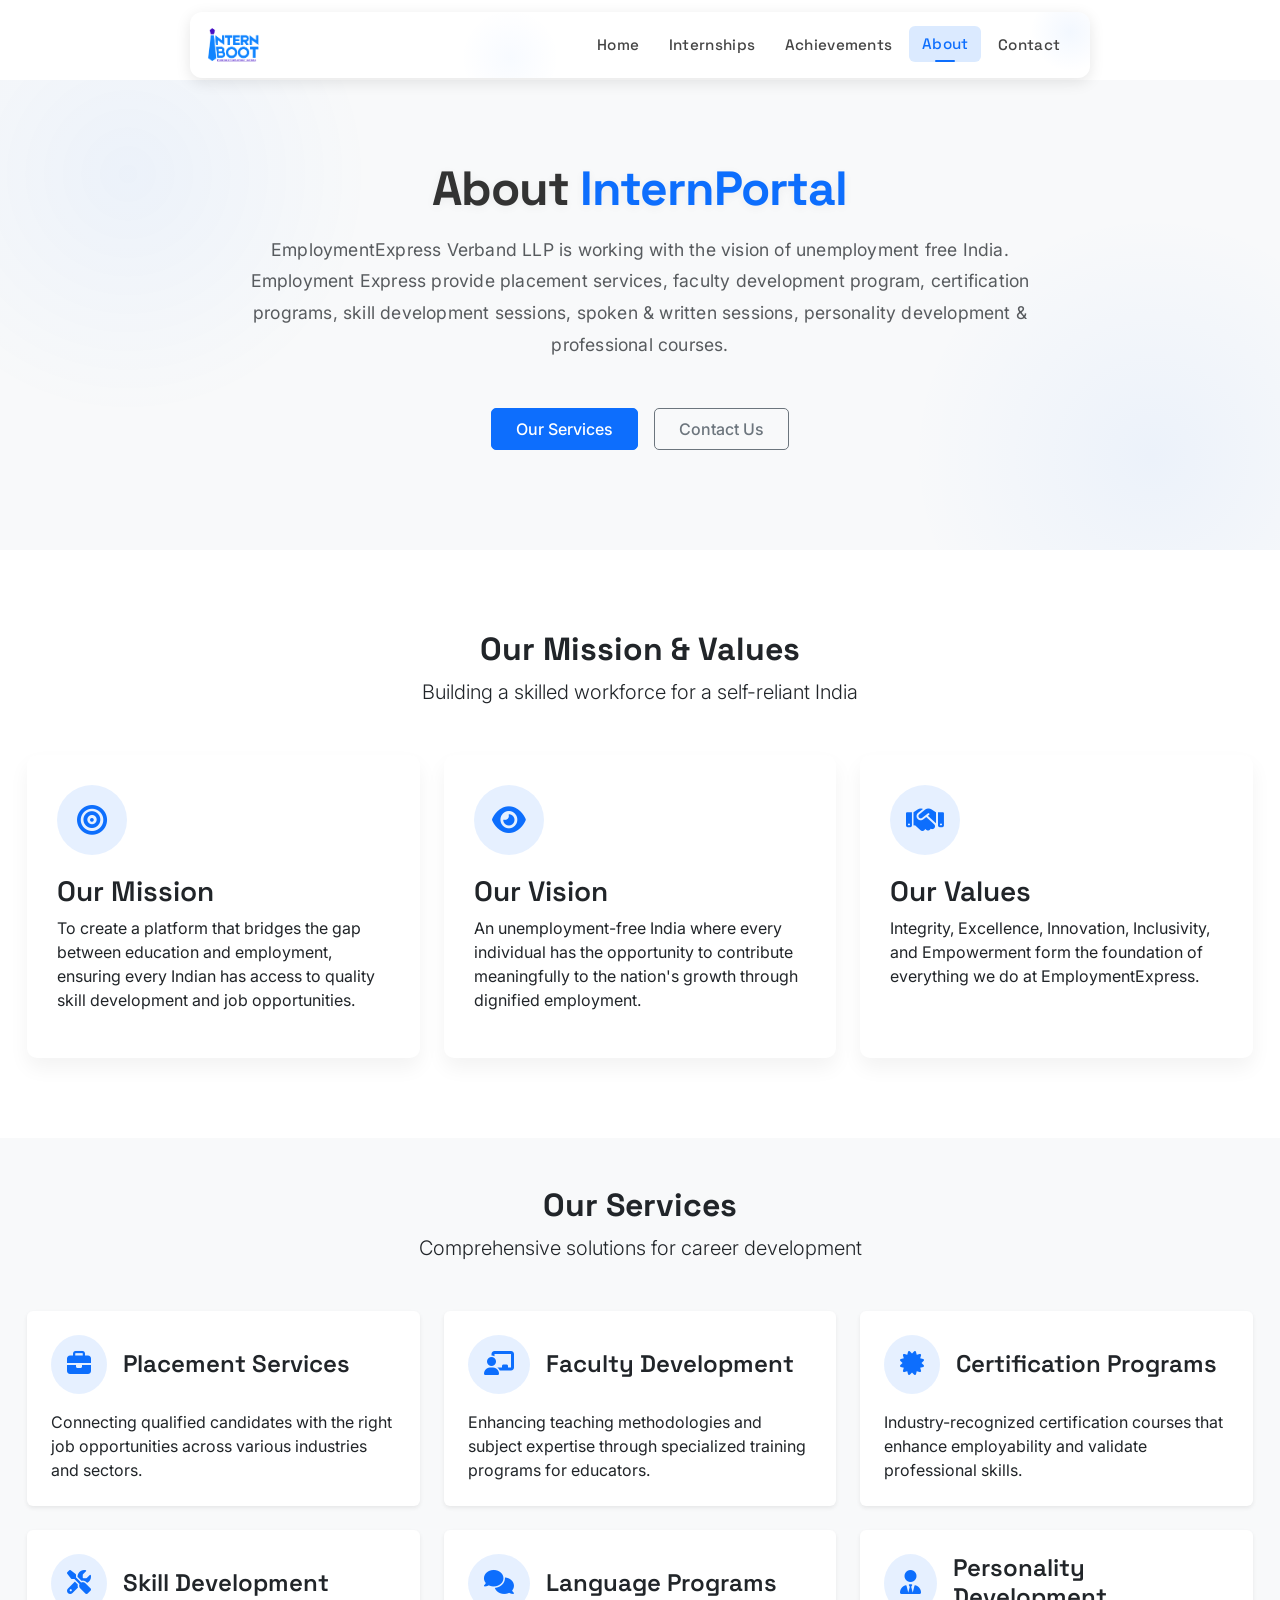
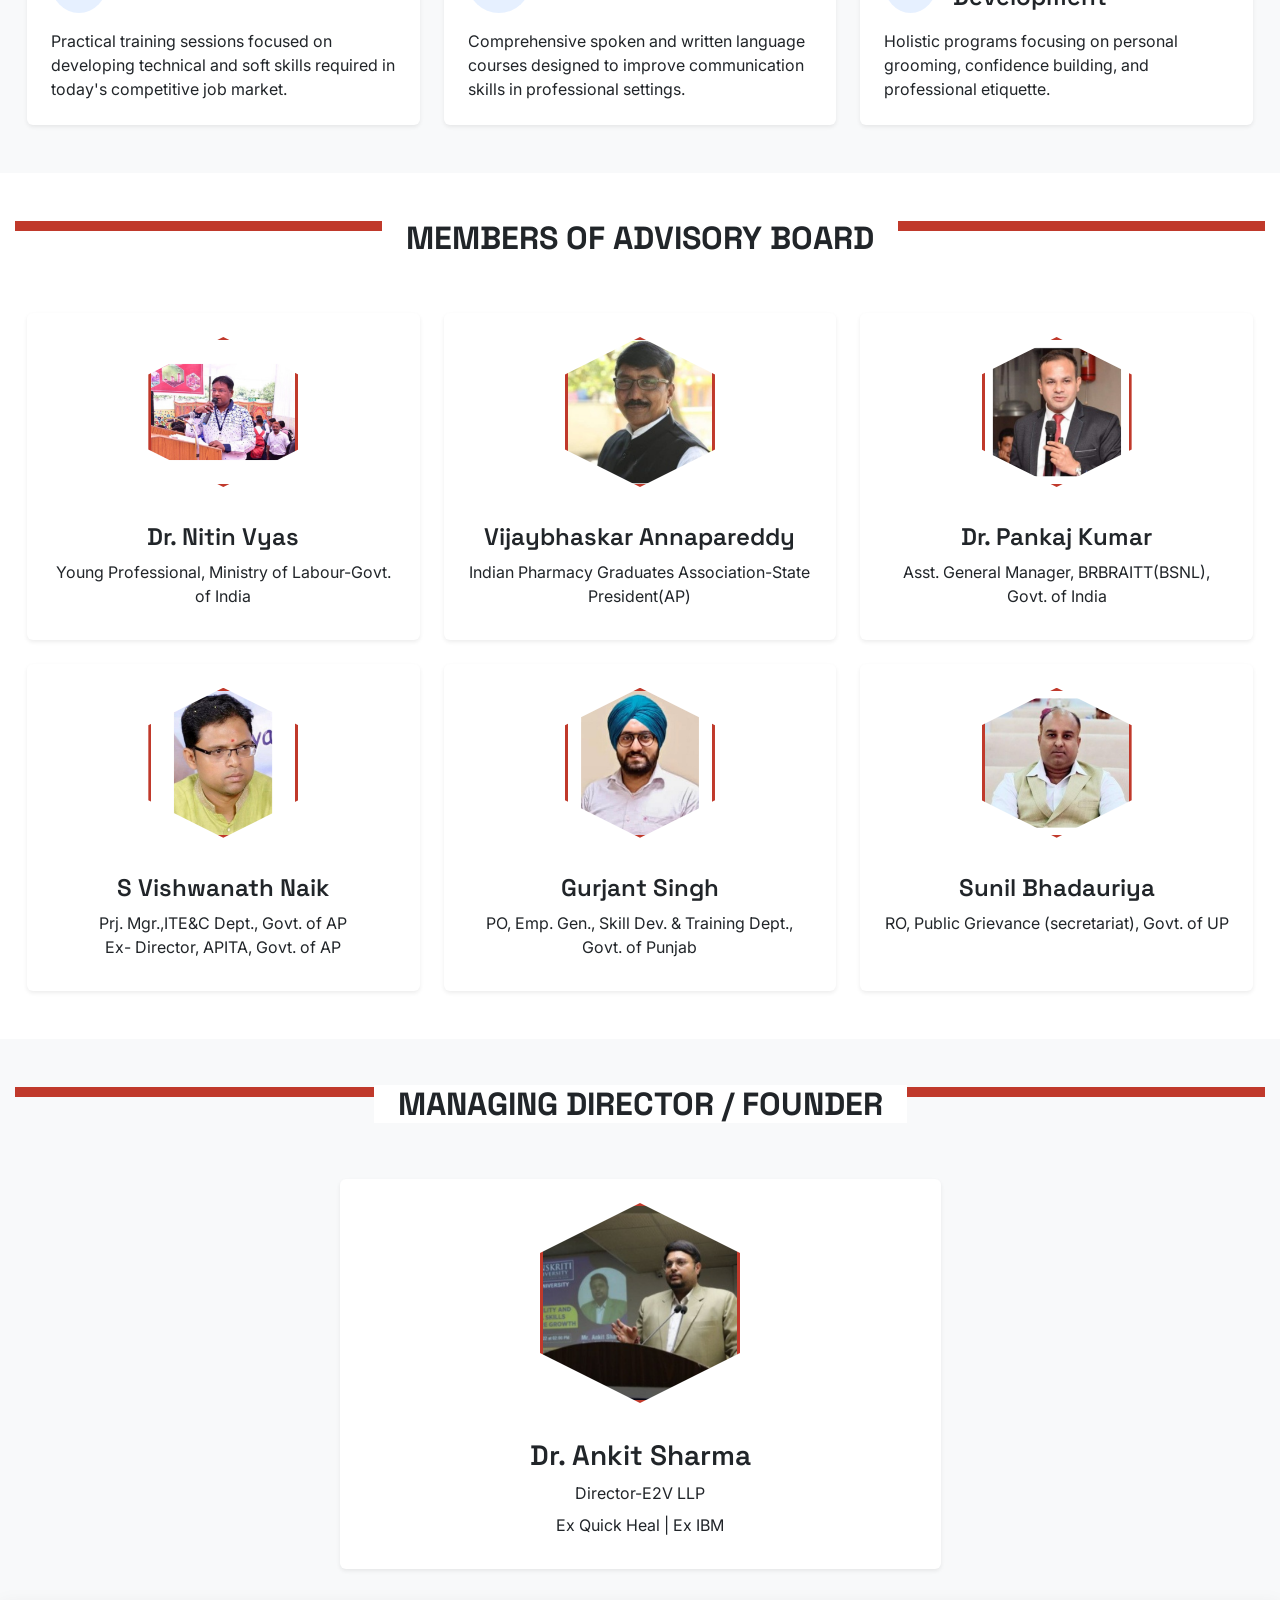
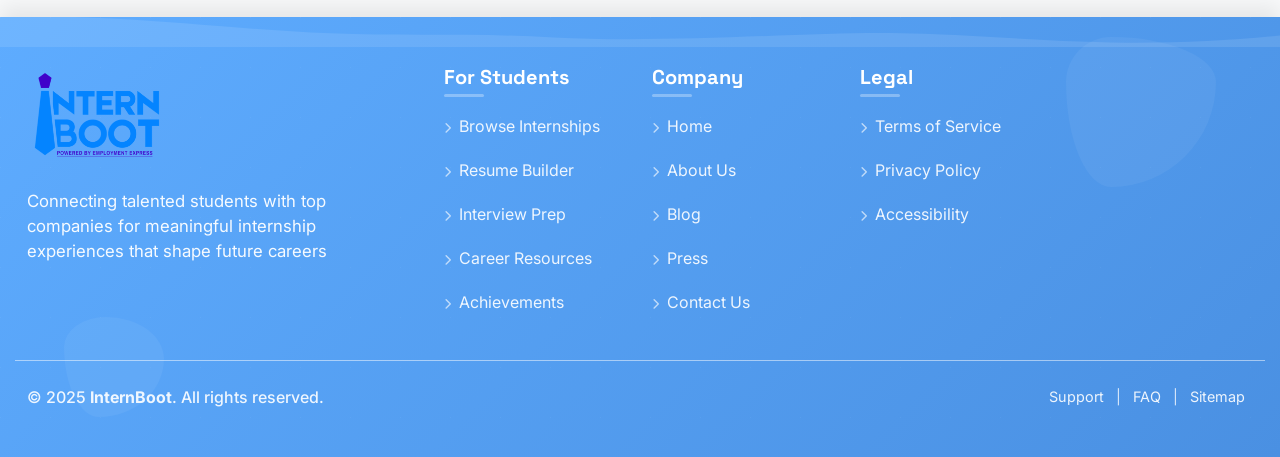
==== commit 803b24ea: "certificate,logo update" ====
--- a/about.html
+++ b/about.html
@@ -4,6 +4,8 @@
     <meta charset="UTF-8">
     <meta name="viewport" content="width=device-width, initial-scale=1.0">
     <title>About Us - InternPortal</title>
+    <!-- Favicon -->
+    <link rel="icon" href="img/logos/InternBoot.png" type="image/png">
     <!-- Bootstrap CSS -->
     <link href="https://cdn.jsdelivr.net/npm/bootstrap@5.3.0/dist/css/bootstrap.min.css" rel="stylesheet">
     <!-- Font Awesome -->
--- a/css/style.css
+++ b/css/style.css
@@ -110,71 +110,118 @@
 
 /* Hero Section */
 .hero-section {
-    padding: 8rem 0;
-    background: linear-gradient(135deg, var(--hero-gradient-start) 0%, var(--hero-gradient-end) 100%);
+    padding: 6rem 0;
+    background: white;
     position: relative;
     overflow: hidden;
     color: var(--hero-text-color);
-}
-
-/* Animated background elements - matching the image */
+    border-bottom: 1px solid rgba(0, 0, 0, 0.05);
+    min-height: 650px;
+    display: flex;
+    align-items: center;
+    background-image: url("data:image/svg+xml,%3Csvg xmlns='http://www.w3.org/2000/svg' width='100%25' height='100%25' viewBox='0 0 1200 800'%3E%3Cdefs%3E%3ClinearGradient id='a' gradientUnits='userSpaceOnUse' x1='600' y1='25' x2='600' y2='777'%3E%3Cstop offset='0' stop-color='%23ffffff'/%3E%3Cstop offset='1' stop-color='%23f0f4f8'/%3E%3C/linearGradient%3E%3ClinearGradient id='b' gradientUnits='userSpaceOnUse' x1='650' y1='25' x2='650' y2='777'%3E%3Cstop offset='0' stop-color='%230d6efd' stop-opacity='0.05'/%3E%3Cstop offset='1' stop-color='%233a0ca3' stop-opacity='0.1'/%3E%3C/linearGradient%3E%3ClinearGradient id='c' gradientUnits='userSpaceOnUse' x1='700' y1='25' x2='700' y2='777'%3E%3Cstop offset='0' stop-color='%230d6efd' stop-opacity='0.05'/%3E%3Cstop offset='1' stop-color='%233a0ca3' stop-opacity='0.1'/%3E%3C/linearGradient%3E%3C/defs%3E%3Crect fill='url(%23a)' width='1200' height='800'/%3E%3Cg fill-opacity='0.05'%3E%3Ccircle fill='url(%23b)' cx='900' cy='100' r='150'/%3E%3Ccircle fill='url(%23c)' cx='100' cy='700' r='120'/%3E%3Ccircle fill='url(%23b)' cx='1000' cy='500' r='80'/%3E%3Ccircle fill='url(%23c)' cx='300' cy='200' r='100'/%3E%3Ccircle fill='url(%23b)' cx='600' cy='600' r='70'/%3E%3Ccircle fill='url(%23c)' cx='800' cy='300' r='60'/%3E%3Ccircle fill='url(%23b)' cx='400' cy='400' r='90'/%3E%3Ccircle fill='url(%23c)' cx='200' cy='500' r='50'/%3E%3C/g%3E%3Cpath d='M0,0 L1200,0 L1200,800 L0,800 Z' fill='none' stroke='%230d6efd' stroke-width='1' stroke-opacity='0.03' stroke-dasharray='5,8' /%3E%3Cpath d='M0,0 C300,100 600,200 900,100 C1050,50 1150,50 1200,100 L1200,800 L0,800 Z' fill='%233a0ca3' fill-opacity='0.02'/%3E%3C/svg%3E");
+    background-size: cover;
+    background-position: center;
+}
+
+/* Hero section decorative elements */
 .hero-section::before {
     content: '';
     position: absolute;
-    top: -200px;
-    right: -200px;
-    width: 500px;
-    height: 500px;
+    width: 300px;
+    height: 300px;
     border-radius: 50%;
-    background: radial-gradient(circle, rgba(208, 228, 247, 0.8) 0%, rgba(208, 228, 247, 0.1) 70%);
+    background: rgba(13, 110, 253, 0.03);
+    top: -100px;
+    left: -100px;
     z-index: 0;
-    opacity: 0.6;
-    filter: blur(50px);
-    animation: float 25s ease-in-out infinite alternate;
+    animation: float 15s infinite alternate ease-in-out;
+    background-image: url("data:image/svg+xml,%3Csvg xmlns='http://www.w3.org/2000/svg' width='100%25' height='100%25' viewBox='0 0 300 300'%3E%3Cpath d='M150,10 C200,30 250,80 290,150 C250,220 200,270 150,290 C100,270 50,220 10,150 C50,80 100,30 150,10 Z' fill='%230d6efd' fill-opacity='0.03' stroke='%233a0ca3' stroke-opacity='0.05' stroke-width='1'/%3E%3C/svg%3E");
 }
 
 .hero-section::after {
     content: '';
     position: absolute;
-    bottom: -100px;
-    left: -100px;
     width: 400px;
     height: 400px;
     border-radius: 50%;
-    background: radial-gradient(circle, rgba(208, 228, 247, 0.7) 0%, rgba(208, 228, 247, 0.1) 70%);
+    background: rgba(13, 110, 253, 0.02);
+    bottom: -200px;
+    right: -200px;
     z-index: 0;
-    opacity: 0.5;
-    filter: blur(40px);
-    animation: float 20s ease-in-out infinite alternate-reverse;
-}
-
-/* Additional animated elements */
-.hero-section .bg-shape-1 {
-    content: '';
-    position: absolute;
-    top: 20%;
+    animation: float 20s infinite alternate-reverse ease-in-out;
+    background-image: url("data:image/svg+xml,%3Csvg xmlns='http://www.w3.org/2000/svg' width='100%25' height='100%25' viewBox='0 0 400 400'%3E%3Ccircle cx='200' cy='200' r='180' fill='none' stroke='%233a0ca3' stroke-opacity='0.04' stroke-width='1' stroke-dasharray='10,15'/%3E%3Ccircle cx='200' cy='200' r='150' fill='none' stroke='%230d6efd' stroke-opacity='0.03' stroke-width='1' stroke-dasharray='5,10'/%3E%3Ccircle cx='200' cy='200' r='120' fill='none' stroke='%233a0ca3' stroke-opacity='0.02' stroke-width='1'/%3E%3C/svg%3E");
+}
+
+/* Hero text content */
+.hero-text-content {
+    position: relative;
+    z-index: 2;
+    animation: fadeInUp 0.8s ease-out;
+}
+
+/* Hero illustration */
+.hero-illustration {
+    position: relative;
+    width: 100%;
+    height: 450px;
+    z-index: 2;
+    display: flex;
+    justify-content: center;
+    align-items: center;
+}
+
+.main-illustration {
+    position: relative;
+    width: 100%;
+    height: 100%;
+    background-image: url('../img/hero.png');
+    background-size: contain;
+    background-position: center;
+    background-repeat: no-repeat;
+    z-index: 2;
+    animation: fadeIn 1s ease-out;
+}
+
+/* Category bubbles */
+.category-bubble {
+    position: absolute;
+    width: 45px;
+    height: 45px;
+    background: white;
+    border-radius: 50%;
+    display: flex;
+    align-items: center;
+    justify-content: center;
+    box-shadow: 0 3px 10px rgba(0, 0, 0, 0.08);
+    z-index: 3;
+    font-size: 1.1rem;
+    color: var(--hero-accent);
+    cursor: pointer;
+    transition: all 0.3s ease;
+}
+
+.category-bubble:hover {
+    transform: scale(1.2);
+    box-shadow: 0 8px 20px rgba(13, 110, 253, 0.2);
+}
+
+.category-bubble-1 {
+    top: 10%;
+    right: 15%;
+    animation: float-small 13s ease-in-out infinite 0.5s;
+}
+
+.category-bubble-2 {
+    bottom: 20%;
+    right: 20%;
+    animation: float-small 12s ease-in-out infinite 1.5s;
+}
+
+.category-bubble-3 {
+    bottom: 35%;
     left: 15%;
-    width: 100px;
-    height: 100px;
-    border-radius: 30% 70% 70% 30% / 30% 30% 70% 70%;
-    background-color: rgba(208, 228, 247, 0.5);
-    z-index: 0;
-    filter: blur(15px);
-    animation: morphing 10s ease-in-out infinite, float-small 8s ease-in-out infinite;
-}
-
-.hero-section .bg-shape-2 {
-    content: '';
-    position: absolute;
-    bottom: 15%;
-    right: 10%;
-    width: 150px;
-    height: 150px;
-    border-radius: 60% 40% 30% 70% / 60% 30% 70% 40%;
-    background-color: rgba(208, 228, 247, 0.6);
-    z-index: 0;
-    filter: blur(20px);
-    animation: morphing 12s ease-in-out infinite reverse, float-small 10s ease-in-out infinite 1s;
+    animation: float-small 11s ease-in-out infinite 2.5s;
 }
 
 @keyframes float {
@@ -222,7 +269,261 @@
 .hero-section .container {
     position: relative;
     z-index: 1;
+}
+
+/* Additional decorative SVG for hero section */
+.hero-section::before,
+.hero-section::after {
+    pointer-events: none;
+}
+
+.hero-section .svg-grid {
+    position: absolute;
+    top: 0;
+    left: 0;
+    width: 100%;
+    height: 100%;
+    z-index: 0;
+    opacity: 0.3;
+    background-image: url("data:image/svg+xml,%3Csvg xmlns='http://www.w3.org/2000/svg' width='100' height='100' viewBox='0 0 100 100'%3E%3Cpath d='M0,0 L100,0 L100,100 L0,100 Z' fill='none' stroke='%230d6efd' stroke-width='0.2' stroke-opacity='0.05'/%3E%3C/svg%3E");
+    background-size: 50px 50px;
+    pointer-events: none;
+}
+
+.hero-section .floating-shapes {
+    position: absolute;
+    top: 0;
+    left: 0;
+    width: 100%;
+    height: 100%;
+    overflow: hidden;
+    z-index: 0;
+    pointer-events: none;
+}
+
+.floating-shape {
+    position: absolute;
+    opacity: 0.05;
+    pointer-events: none;
+}
+
+.floating-shape.shape-1 {
+    top: 15%;
+    left: 10%;
+    width: 60px;
+    height: 60px;
+    background-image: url("data:image/svg+xml,%3Csvg xmlns='http://www.w3.org/2000/svg' viewBox='0 0 60 60'%3E%3Cpath d='M30,5 L55,30 L30,55 L5,30 Z' fill='%230d6efd'/%3E%3C/svg%3E");
+    animation: float-shape 20s infinite alternate ease-in-out;
+}
+
+.floating-shape.shape-2 {
+    top: 25%;
+    right: 15%;
+    width: 40px;
+    height: 40px;
+    background-image: url("data:image/svg+xml,%3Csvg xmlns='http://www.w3.org/2000/svg' viewBox='0 0 40 40'%3E%3Ccircle cx='20' cy='20' r='15' fill='%233a0ca3'/%3E%3C/svg%3E");
+    animation: float-shape 15s infinite alternate-reverse ease-in-out;
+}
+
+.floating-shape.shape-3 {
+    bottom: 20%;
+    left: 20%;
+    width: 50px;
+    height: 50px;
+    background-image: url("data:image/svg+xml,%3Csvg xmlns='http://www.w3.org/2000/svg' viewBox='0 0 50 50'%3E%3Cpath d='M10,10 L40,10 L40,40 L10,40 Z' fill='%230d6efd' transform='rotate(15, 25, 25)'/%3E%3C/svg%3E");
+    animation: float-shape 18s infinite alternate ease-in-out 2s;
+}
+
+.floating-shape.shape-4 {
+    bottom: 30%;
+    right: 10%;
+    width: 45px;
+    height: 45px;
+    background-image: url("data:image/svg+xml,%3Csvg xmlns='http://www.w3.org/2000/svg' viewBox='0 0 45 45'%3E%3Cpath d='M22.5,5 L35,15 L30,35 L15,35 L10,15 Z' fill='%233a0ca3'/%3E%3C/svg%3E");
+    animation: float-shape 22s infinite alternate-reverse ease-in-out 1s;
+}
+
+@keyframes float-shape {
+    0% {
+        transform: translateY(0) rotate(0);
+    }
+    50% {
+        transform: translateY(-20px) rotate(10deg);
+    }
+    100% {
+        transform: translateY(10px) rotate(-5deg);
+    }
+}
+
+.hero-section .wave-bottom {
+    position: absolute;
+    bottom: -2px;
+    left: 0;
+    width: 100%;
+    height: 40px;
+    z-index: 1;
+    background-image: url("data:image/svg+xml,%3Csvg xmlns='http://www.w3.org/2000/svg' viewBox='0 0 1200 120' preserveAspectRatio='none'%3E%3Cpath d='M0,0V46.29c47.79,22.2,103.59,32.17,158,28,70.36-5.37,136.33-33.31,206.8-37.5C438.64,32.43,512.34,53.67,583,72.05c69.27,18,138.3,24.88,209.4,13.08,36.15-6,69.85-17.84,104.45-29.34C989.49,25,1113-14.29,1200,52.47V0Z' fill='%23f0f4f8' opacity='.25'%3E%3C/path%3E%3Cpath d='M0,0V15.81C13,36.92,27.64,56.86,47.69,72.05,99.41,111.27,165,111,224.58,91.58c31.15-10.15,60.09-26.07,89.67-39.8,40.92-19,84.73-46,130.83-49.67,36.26-2.85,70.9,9.42,98.6,31.56,31.77,25.39,62.32,62,103.63,73,40.44,10.79,81.35-6.69,119.13-24.28s75.16-39,116.92-43.05c59.73-5.85,113.28,22.88,168.9,38.84,30.2,8.66,59,6.17,87.09-7.5,22.43-10.89,48-26.93,60.65-49.24V0Z' fill='%23f0f4f8' opacity='.5'%3E%3C/path%3E%3Cpath d='M0,0V5.63C149.93,59,314.09,71.32,475.83,42.57c43-7.64,84.23-20.12,127.61-26.46,59-8.63,112.48,12.24,165.56,35.4C827.93,77.22,886,95.24,951.2,90c86.53-7,172.46-45.71,248.8-84.81V0Z' fill='%23f0f4f8' opacity='.75'%3E%3C/path%3E%3C/svg%3E");
+    background-size: cover;
+    background-position: center top;
+    pointer-events: none;
+}
+
+.hero-content {
     animation: fadeInUp 0.8s ease-out;
+    position: relative;
+    z-index: 2;
+    padding: 2rem;
+    border-radius: 20px;
+    background-color: rgba(255, 255, 255, 0.05);
+    backdrop-filter: blur(10px);
+    box-shadow: 0 15px 35px rgba(0, 0, 0, 0.1);
+    border: 1px solid rgba(255, 255, 255, 0.15);
+    overflow: hidden;
+}
+
+/* Trusted Badge */
+.trusted-badge-container {
+    position: absolute;
+    top: 0;
+    right: 10%;
+    z-index: 10;
+    display: flex;
+    justify-content: flex-end;
+    margin-top: -20px;
+}
+
+.trusted-badge {
+    display: inline-flex;
+    align-items: center;
+    justify-content: center;
+    background: linear-gradient(135deg, rgba(13, 110, 253, 0.15) 0%, rgba(58, 12, 163, 0.15) 100%);
+    color: var(--hero-accent);
+    font-weight: 600;
+    font-size: 0.9rem;
+    padding: 0.5rem 1.2rem;
+    border-radius: 50px;
+    border: 1px solid rgba(13, 110, 253, 0.3);
+    box-shadow: 0 4px 15px rgba(13, 110, 253, 0.15);
+    animation: pulse 2s infinite;
+    position: relative;
+    overflow: hidden;
+    backdrop-filter: blur(5px);
+    -webkit-backdrop-filter: blur(5px);
+}
+
+.trusted-badge::before {
+    content: '';
+    position: absolute;
+    top: -50%;
+    left: -50%;
+    width: 200%;
+    height: 200%;
+    background: linear-gradient(45deg, transparent, rgba(255, 255, 255, 0.3), transparent);
+    transform: rotate(45deg);
+    animation: shine 3s infinite;
+}
+
+@keyframes shine {
+    0% {
+        transform: translateX(-100%) rotate(45deg);
+    }
+    20%, 100% {
+        transform: translateX(100%) rotate(45deg);
+    }
+}
+
+@keyframes pulse {
+    0% {
+        transform: scale(1);
+        box-shadow: 0 4px 15px rgba(13, 110, 253, 0.15);
+    }
+    50% {
+        transform: scale(1.05);
+        box-shadow: 0 8px 20px rgba(13, 110, 253, 0.25);
+    }
+    100% {
+        transform: scale(1);
+        box-shadow: 0 4px 15px rgba(13, 110, 253, 0.15);
+    }
+}
+
+/* Floating Stats */
+.floating-stats {
+    position: absolute;
+    top: 0;
+    left: 0;
+    width: 100%;
+    height: 100%;
+    z-index: 1;
+    pointer-events: none;
+}
+
+.floating-stat {
+    position: absolute;
+    display: flex;
+    align-items: center;
+    background: rgba(255, 255, 255, 0.9);
+    padding: 0.5rem 1rem;
+    border-radius: 50px;
+    box-shadow: 0 10px 25px rgba(0, 0, 0, 0.1);
+    animation: float-stat 15s ease-in-out infinite;
+    z-index: 1;
+}
+
+.floating-stat:nth-child(1) {
+    top: 15%;
+    left: 10%;
+    animation-delay: 0s;
+}
+
+.floating-stat:nth-child(2) {
+    top: 25%;
+    right: 10%;
+    animation-delay: 5s;
+}
+
+.floating-stat:nth-child(3) {
+    bottom: 20%;
+    left: 15%;
+    animation-delay: 2.5s;
+}
+
+@keyframes float-stat {
+    0% {
+        transform: translateY(0) rotate(0deg);
+    }
+    25% {
+        transform: translateY(-15px) rotate(-2deg);
+    }
+    50% {
+        transform: translateY(0) rotate(0deg);
+    }
+    75% {
+        transform: translateY(15px) rotate(2deg);
+    }
+    100% {
+        transform: translateY(0) rotate(0deg);
+    }
+}
+
+.stat-icon-wrapper {
+    width: 30px;
+    height: 30px;
+    display: flex;
+    align-items: center;
+    justify-content: center;
+    background: linear-gradient(135deg, #0d6efd 0%, #3a0ca3 100%);
+    border-radius: 50%;
+    margin-right: 10px;
+    color: white;
+    font-size: 0.8rem;
+}
+
+.stat-text {
+    font-weight: 700;
+    font-size: 0.9rem;
+    color: var(--dark-color);
+    font-family: 'Space Grotesk', sans-serif;
 }
 
 @keyframes fadeInUp {
@@ -244,7 +545,7 @@
     color: var(--hero-text-color);
     margin-bottom: 1.5rem;
     letter-spacing: -1px;
-    text-shadow: none;
+    text-shadow: 0 2px 10px rgba(0, 0, 0, 0.05);
 }
 
 .highlight {
@@ -268,6 +569,33 @@
     transform: scaleX(0);
 }
 
+.highlight-secondary {
+    color: #3a0ca3;
+    position: relative;
+    display: inline-block;
+}
+
+.highlight-secondary::after {
+    content: '';
+    position: absolute;
+    width: 100%;
+    height: 8px;
+    background-color: rgba(58, 12, 163, 0.15);
+    bottom: 5px;
+    left: 0;
+    z-index: -1;
+    border-radius: 4px;
+    animation: widthGrow 1s ease-out 0.8s forwards;
+    transform-origin: left;
+    transform: scaleX(0);
+}
+
+.launch-text {
+    color: #3a0ca3;
+    position: relative;
+    display: inline-block;
+}
+
 @keyframes widthGrow {
     from {
         transform: scaleX(0);
@@ -285,6 +613,380 @@
     font-weight: 400;
     letter-spacing: 0.2px;
     line-height: 1.6;
+}
+
+/* Key Stats Row */
+.key-stats-row {
+    display: flex;
+    align-items: center;
+    gap: 1.5rem;
+    margin-bottom: 2rem;
+}
+
+.key-stat {
+    position: relative;
+    text-align: center;
+    padding: 0.5rem 1rem;
+    background: rgba(255, 255, 255, 0.2);
+    border-radius: 10px;
+    box-shadow: 0 5px 15px rgba(0, 0, 0, 0.05);
+    backdrop-filter: blur(5px);
+    border: 1px solid rgba(255, 255, 255, 0.1);
+    flex: 1;
+    transition: all 0.3s ease;
+}
+
+.key-stat:hover {
+    transform: translateY(-5px);
+    box-shadow: 0 10px 20px rgba(13, 110, 253, 0.1);
+}
+
+.key-stat-number {
+    font-family: 'Space Grotesk', sans-serif;
+    font-size: 2.2rem;
+    font-weight: 700;
+    background: linear-gradient(135deg, #0d6efd 0%, #3a0ca3 100%);
+    -webkit-background-clip: text;
+    background-clip: text;
+    -webkit-text-fill-color: transparent;
+    line-height: 1;
+    margin-bottom: 0.3rem;
+    display: flex;
+    justify-content: center;
+    align-items: baseline;
+}
+
+.key-stat-number small {
+    font-size: 0.8rem;
+    margin-left: 0.2rem;
+    font-weight: 600;
+    opacity: 0.8;
+    background: linear-gradient(135deg, #0d6efd 0%, #3a0ca3 100%);
+    -webkit-background-clip: text;
+    background-clip: text;
+    -webkit-text-fill-color: transparent;
+}
+
+.key-stat-label {
+    font-size: 0.8rem;
+    color: var(--gray-color);
+    font-weight: 500;
+}
+
+/* Feature Pills */
+.feature-pills {
+    display: flex;
+    flex-wrap: wrap;
+    gap: 0.8rem;
+    margin-bottom: 2rem;
+}
+
+.feature-pill {
+    display: inline-flex;
+    align-items: center;
+    gap: 0.5rem;
+    background: linear-gradient(135deg, rgba(13, 110, 253, 0.1) 0%, rgba(58, 12, 163, 0.1) 100%);
+    color: var(--hero-accent);
+    font-weight: 500;
+    font-size: 0.9rem;
+    padding: 0.5rem 1rem;
+    border-radius: 50px;
+    box-shadow: 0 4px 10px rgba(0, 0, 0, 0.05);
+    transition: all 0.3s ease;
+    border: 1px solid rgba(13, 110, 253, 0.2);
+    position: relative;
+    overflow: hidden;
+}
+
+.feature-pill::before {
+    content: '';
+    position: absolute;
+    top: 0;
+    left: 0;
+    width: 100%;
+    height: 100%;
+    background: linear-gradient(90deg, transparent, rgba(255, 255, 255, 0.5), transparent);
+    transform: translateX(-100%);
+    transition: transform 0.6s ease;
+}
+
+.feature-pill:hover {
+    transform: translateY(-3px);
+    box-shadow: 0 8px 15px rgba(13, 110, 253, 0.15);
+}
+
+.feature-pill:hover::before {
+    transform: translateX(100%);
+}
+
+.feature-pill i {
+    font-size: 0.9rem;
+    color: var(--hero-accent);
+}
+
+/* Animated Headlines Container */
+.animated-headlines-container {
+    display: flex;
+    align-items: center;
+    justify-content: center;
+    margin: 0 auto;
+    max-width: 800px;
+}
+
+.animated-headlines-icon {
+    width: 36px;
+    height: 36px;
+    display: flex;
+    align-items: center;
+    justify-content: center;
+    background: linear-gradient(135deg, #0d6efd 0%, #3a0ca3 100%);
+    color: white;
+    border-radius: 50%;
+    margin-right: 1rem;
+    box-shadow: 0 5px 15px rgba(13, 110, 253, 0.3);
+    animation: pulse-icon 2s infinite;
+}
+
+@keyframes pulse-icon {
+    0% {
+        transform: scale(1);
+    }
+    50% {
+        transform: scale(1.1);
+    }
+    100% {
+        transform: scale(1);
+    }
+}
+
+/* Animated Headlines */
+.animated-headlines {
+    position: relative;
+    height: 36px;
+    overflow: hidden;
+    flex: 1;
+    background-color: rgba(255, 255, 255, 0.1);
+    border-radius: 50px;
+    padding: 0 1.5rem;
+    box-shadow: inset 0 0 10px rgba(0, 0, 0, 0.05);
+    border: 1px solid rgba(255, 255, 255, 0.1);
+}
+
+.headline-slider {
+    position: relative;
+    height: 100%;
+}
+
+.headline {
+    position: absolute;
+    top: 0;
+    left: 0;
+    width: 100%;
+    height: 100%;
+    display: flex;
+    align-items: center;
+    justify-content: center;
+    font-weight: 500;
+    color: var(--dark-color);
+    opacity: 0;
+    transform: translateY(20px);
+    transition: all 0.5s ease;
+    font-size: 0.95rem;
+}
+
+.headline.active {
+    opacity: 1;
+    transform: translateY(0);
+}
+
+/* Category Preview Container */
+.category-preview-container {
+    margin: 0 auto;
+    max-width: 600px;
+}
+
+.category-preview-label {
+    font-weight: 600;
+    color: var(--dark-color);
+    margin-bottom: 1rem;
+    font-size: 1rem;
+    position: relative;
+    display: inline-block;
+    padding-bottom: 0.5rem;
+}
+
+.category-preview-label::after {
+    content: '';
+    position: absolute;
+    bottom: 0;
+    left: 50%;
+    transform: translateX(-50%);
+    width: 50px;
+    height: 2px;
+    background: linear-gradient(90deg, transparent, var(--hero-accent), transparent);
+}
+
+/* Category Preview */
+.category-preview {
+    display: flex;
+    justify-content: center;
+    gap: 1.5rem;
+    flex-wrap: wrap;
+    position: relative;
+}
+
+.category-icon {
+    width: 50px;
+    height: 50px;
+    border-radius: 50%;
+    background: linear-gradient(135deg, rgba(13, 110, 253, 0.1) 0%, rgba(58, 12, 163, 0.1) 100%);
+    display: flex;
+    align-items: center;
+    justify-content: center;
+    color: var(--hero-accent);
+    font-size: 1.2rem;
+    box-shadow: 0 4px 10px rgba(0, 0, 0, 0.05);
+    transition: all 0.3s ease;
+    animation: fadeInRotate 1s ease-out forwards;
+    opacity: 0;
+    transform: scale(0) rotate(-45deg);
+    position: relative;
+    cursor: pointer;
+}
+
+.category-icon::after {
+    content: attr(data-category);
+    position: absolute;
+    bottom: -25px;
+    left: 50%;
+    transform: translateX(-50%);
+    font-size: 0.7rem;
+    font-weight: 500;
+    color: var(--gray-color);
+    opacity: 0;
+    transition: all 0.3s ease;
+    white-space: nowrap;
+}
+
+.category-icon:hover::after {
+    opacity: 1;
+    bottom: -30px;
+}
+
+.category-icon:nth-child(1) { animation-delay: 0.1s; }
+.category-icon:nth-child(2) { animation-delay: 0.2s; }
+.category-icon:nth-child(3) { animation-delay: 0.3s; }
+.category-icon:nth-child(4) { animation-delay: 0.4s; }
+.category-icon:nth-child(5) { animation-delay: 0.5s; }
+.category-icon:nth-child(6) { animation-delay: 0.6s; }
+
+@keyframes fadeInRotate {
+    to {
+        opacity: 1;
+        transform: scale(1) rotate(0);
+    }
+}
+
+.category-icon:hover {
+    transform: translateY(-5px) scale(1.1);
+    box-shadow: 0 10px 20px rgba(13, 110, 253, 0.15);
+    background: linear-gradient(135deg, rgba(13, 110, 253, 0.2) 0%, rgba(58, 12, 163, 0.2) 100%);
+}
+
+/* Hero features container */
+.hero-features-container {
+    margin: 0 auto;
+    max-width: 600px;
+}
+
+/* Hero features */
+.hero-features {
+    display: flex;
+    justify-content: center;
+    gap: 2rem;
+    flex-wrap: wrap;
+    margin-bottom: 2rem;
+}
+
+.hero-feature {
+    display: flex;
+    align-items: center;
+    gap: 0.8rem;
+    font-weight: 500;
+    color: var(--dark-color);
+    background-color: rgba(255, 255, 255, 0.5);
+    padding: 0.7rem 1.2rem;
+    border-radius: 50px;
+    box-shadow: 0 4px 10px rgba(0, 0, 0, 0.05);
+    transition: all 0.3s ease;
+    animation: fadeIn 1s ease-out forwards;
+    opacity: 0;
+    position: relative;
+    overflow: hidden;
+}
+
+.hero-feature::before {
+    content: '';
+    position: absolute;
+    top: 0;
+    left: 0;
+    width: 100%;
+    height: 100%;
+    background: linear-gradient(90deg, transparent, rgba(255, 255, 255, 0.5), transparent);
+    transform: translateX(-100%);
+    transition: transform 0.6s ease;
+}
+
+.hero-feature:hover::before {
+    transform: translateX(100%);
+}
+
+.feature-icon-wrapper {
+    width: 30px;
+    height: 30px;
+    display: flex;
+    align-items: center;
+    justify-content: center;
+    background: linear-gradient(135deg, #0d6efd 0%, #3a0ca3 100%);
+    border-radius: 50%;
+    color: white;
+    font-size: 0.9rem;
+    box-shadow: 0 4px 8px rgba(13, 110, 253, 0.2);
+}
+
+.hero-feature:nth-child(1) {
+    animation-delay: 0.3s;
+}
+
+.hero-feature:nth-child(2) {
+    animation-delay: 0.5s;
+}
+
+.hero-feature:nth-child(3) {
+    animation-delay: 0.7s;
+}
+
+.hero-feature:hover {
+    transform: translateY(-3px);
+    box-shadow: 0 8px 20px rgba(0, 0, 0, 0.08);
+}
+
+/* Hero buttons */
+.hero-buttons {
+    display: flex;
+    justify-content: center;
+    gap: 1rem;
+    margin-top: 2rem;
+    margin-bottom: 2rem;
+}
+
+@keyframes fadeIn {
+    from {
+        opacity: 0;
+    }
+    to {
+        opacity: 1;
+    }
 }
 
 .btn-hero {
@@ -300,10 +1002,28 @@
     text-transform: uppercase;
     font-size: 0.9rem;
     box-shadow: 0 4px 15px rgba(13, 110, 253, 0.2);
+    position: relative;
+    overflow: hidden;
+    z-index: 1;
+}
+
+.btn-hero::before {
+    content: '';
+    position: absolute;
+    top: 0;
+    left: 0;
+    width: 0%;
+    height: 100%;
+    background: linear-gradient(90deg, var(--hero-accent) 0%, var(--secondary-color) 100%);
+    transition: all 0.5s ease;
+    z-index: -1;
+}
+
+.btn-hero:hover::before {
+    width: 100%;
 }
 
 .btn-hero:hover {
-    background-color: var(--hero-accent-secondary);
     color: white;
     transform: translateY(-3px);
     box-shadow: 0 10px 20px rgba(13, 110, 253, 0.3);
@@ -321,10 +1041,28 @@
     text-transform: uppercase;
     font-size: 0.9rem;
     background-color: transparent;
+    position: relative;
+    overflow: hidden;
+    z-index: 1;
+}
+
+.btn-outline-hero::before {
+    content: '';
+    position: absolute;
+    bottom: 0;
+    left: 0;
+    width: 100%;
+    height: 0%;
+    background-color: var(--hero-accent);
+    transition: all 0.3s ease;
+    z-index: -1;
+}
+
+.btn-outline-hero:hover::before {
+    height: 100%;
 }
 
 .btn-outline-hero:hover {
-    background-color: var(--hero-accent);
     color: white;
     border-color: var(--hero-accent);
     transform: translateY(-3px);
@@ -755,7 +1493,7 @@
 .testimonial-card {
     background: white;
     border-radius: 15px;
-    padding: 30px;
+    padding: 20px;
     margin: 15px;
     box-shadow: 0 10px 20px rgba(0, 0, 0, 0.1);
     transition: all 0.3s ease;
@@ -789,28 +1527,28 @@
 }
 
 .testimonial-text {
-    font-size: 0.95rem;
-    line-height: 1.5;
+    font-size: 0.9rem;
+    line-height: 1.4;
     color: #555;
     flex-grow: 1;
     position: relative;
-    padding-top: 25px;
+    padding-top: 20px;
     display: -webkit-box;
-    -webkit-line-clamp: 7;
+    -webkit-line-clamp: 8;
     -webkit-box-orient: vertical;
     overflow: hidden;
     text-overflow: ellipsis;
-    max-height: 200px;
+    max-height: 210px;
     font-style: italic;
 }
 
 .testimonial-text::before {
     content: '\201C';
-    font-size: 4rem;
+    font-size: 3rem;
     color: #0d6efd;
     opacity: 0.2;
     position: absolute;
-    top: -20px;
+    top: -15px;
     left: -5px;
     font-family: Georgia, serif;
 }
@@ -818,7 +1556,7 @@
 .testimonial-author {
     margin-top: auto;
     border-top: 1px solid rgba(0, 0, 0, 0.05);
-    padding-top: 15px;
+    padding-top: 10px;
     position: relative;
 }
 
@@ -882,22 +1620,95 @@
 .testimonialSwiper {
     padding-bottom: 50px;
     overflow: visible;
-}
-
-.testimonialSwiper .swiper-wrapper {
-    height: 300px !important; /* Force fixed height */
-    transition-timing-function: linear !important; /* Ensure linear movement */
-    will-change: transform; /* Optimize for animation */
-}
-
-.testimonialSwiper .swiper-slide {
-    height: 300px !important; /* Force fixed height */
-    transition: none; /* Remove transition for continuous flow */
-    opacity: 1; /* Full opacity for all slides */
-    filter: none; /* No blur effect */
-}
-
-/* Circular Testimonial Slider */
+    margin-bottom: 30px;
+}
+
+.testimonialSwiper .swiper-wrapper,
+.testimonialSwiperCircular .swiper-wrapper {
+    height: 300px !important;
+    display: flex;
+    flex-direction: row;
+    transition: none !important;
+    will-change: transform;
+}
+
+.testimonialSwiper .swiper-slide,
+.testimonialSwiperCircular .swiper-slide {
+    min-width: 340px;
+    max-width: 340px;
+    height: 300px !important;
+    margin-right: 30px;
+    transition: none;
+    opacity: 1;
+    filter: none;
+    transform: none !important;
+    box-sizing: border-box;
+}
+
+.testimonialSwiper .testimonial-card {
+    margin: 0;
+    height: 100%;
+    width: 100%;
+    padding: 20px;
+}
+
+/* Ensure testimonial content is properly displayed */
+.testimonialSwiper .testimonial-content {
+    height: 100%;
+    display: flex;
+    flex-direction: column;
+}
+
+.testimonialSwiper .testimonial-text {
+    font-size: 0.9rem;
+    line-height: 1.4;
+    overflow: hidden;
+    display: -webkit-box;
+    -webkit-line-clamp: 8;
+    line-clamp: 8;
+    -webkit-box-orient: vertical;
+    max-height: 210px;
+    padding-top: 15px;
+    position: relative;
+}
+
+.testimonialSwiper .testimonial-text::before {
+    content: '\201C';
+    font-size: 2.5rem;
+    color: #0d6efd;
+    opacity: 0.2;
+    position: absolute;
+    top: -10px;
+    left: -5px;
+    font-family: Georgia, serif;
+}
+
+.testimonialSwiper .testimonial-author {
+    margin-top: auto;
+    padding-top: 10px;
+}
+
+.testimonialSwiper .testimonial-name {
+    font-size: 1rem;
+    font-weight: 600;
+}
+
+.testimonialSwiper .testimonial-role {
+    font-size: 0.85rem;
+}
+
+/* Remove Swiper-specific active/prev/next styling */
+.testimonialSwiper .swiper-slide-active,
+.testimonialSwiperCircular .swiper-slide-active,
+.testimonialSwiper .swiper-slide-prev,
+.testimonialSwiper .swiper-slide-next,
+.testimonialSwiperCircular .swiper-slide-prev,
+.testimonialSwiperCircular .swiper-slide-next {
+    transform: none !important;
+    z-index: auto;
+    opacity: 1;
+}
+
 .testimonialSwiperCircular {
     padding-bottom: 50px;
     overflow: visible;
@@ -909,6 +1720,7 @@
     flex-direction: row; /* Ensure left-to-right direction */
     transition-timing-function: linear !important; /* Ensure linear movement */
     will-change: transform; /* Optimize for animation */
+    transform: translate3d(0, 0, 0); /* Force hardware acceleration */
 }
 
 .testimonialSwiperCircular .swiper-slide {
@@ -916,6 +1728,7 @@
     transition: none; /* Remove transition for continuous flow */
     opacity: 1; /* Full opacity for all slides */
     filter: none; /* No blur effect */
+    transform: none !important; /* Prevent any transform that might interfere with movement */
 }
 
 /* Remove active slide effects for continuous movement */
@@ -1068,7 +1881,11 @@
 /* Responsive Styles */
 @media (max-width: 991.98px) {
     .hero-section {
-        padding: 6rem 0;
+        padding: 8rem 0 6rem;
+    }
+
+    .hero-content {
+        padding: 1.5rem;
     }
 
     .hero-title {
@@ -1083,21 +1900,69 @@
     .carousel-control-prev, .carousel-control-next {
         display: none;
     }
+
+    .hero-features {
+        gap: 1rem;
+    }
+
+    .floating-stat:nth-child(1) {
+        top: 10%;
+        left: 5%;
+    }
+
+    .floating-stat:nth-child(2) {
+        top: 20%;
+        right: 5%;
+    }
+
+    .floating-stat:nth-child(3) {
+        bottom: 15%;
+        left: 8%;
+    }
+
+    .category-preview {
+        gap: 1rem;
+    }
+}
+
+@media (max-width: 991.98px) {
+    .hero-section {
+        padding: 5rem 0;
+        min-height: auto;
+    }
+
+    .hero-text-content {
+        text-align: center;
+        margin-bottom: 3rem;
+    }
+
+    .key-stats-row {
+        justify-content: center;
+    }
+
+    .feature-pills {
+        justify-content: center;
+    }
+
+    .hero-buttons {
+        justify-content: center;
+    }
 }
 
 @media (max-width: 767.98px) {
     .hero-section {
-        padding: 5rem 0;
+        padding: 4rem 0;
     }
 
     .hero-title {
-        font-size: 2.7rem;
+        font-size: 2.5rem;
         letter-spacing: -0.7px;
     }
 
     .hero-subtitle {
-        font-size: 1.1rem;
+        font-size: 1rem;
         line-height: 1.5;
+        margin: 0 auto 1.5rem;
     }
 
     .section-title {
@@ -1112,21 +1977,57 @@
         padding: 0.7rem 1.5rem;
         font-size: 0.85rem;
     }
+
+    .key-stats-row {
+        flex-wrap: wrap;
+        gap: 1rem;
+    }
+
+    .key-stat {
+        min-width: 120px;
+    }
+
+    .key-stat-number {
+        font-size: 1.8rem;
+    }
+
+    .feature-pills {
+        justify-content: center;
+    }
+
+    .trusted-badge-container {
+        top: 0;
+        right: 5%;
+    }
+
+    .trusted-badge {
+        font-size: 0.8rem;
+    }
+
+    .hero-illustration {
+        height: 350px;
+    }
+
+    .category-bubble {
+        width: 40px;
+        height: 40px;
+        font-size: 1rem;
+    }
 }
 
 @media (max-width: 575.98px) {
     .hero-section {
-        padding: 4rem 0;
+        padding: 3rem 0;
     }
 
     .hero-title {
-        font-size: 2.2rem;
+        font-size: 2rem;
         letter-spacing: -0.5px;
         line-height: 1.2;
     }
 
     .hero-subtitle {
-        font-size: 1rem;
+        font-size: 0.9rem;
         line-height: 1.5;
         letter-spacing: 0.1px;
     }
@@ -1141,9 +2042,80 @@
         letter-spacing: 0.4px;
     }
 
-    .highlight::after {
+    .highlight::after, .highlight-secondary::after {
         height: 6px;
         bottom: 3px;
+    }
+
+    .hero-buttons {
+        flex-direction: column;
+        gap: 1rem;
+        align-items: center;
+        margin-top: 1.5rem;
+    }
+
+    .btn-hero, .btn-outline-hero {
+        width: 100%;
+        max-width: 220px;
+        text-align: center;
+    }
+
+    .trusted-badge-container {
+        top: 0;
+        right: 0;
+        margin-top: -10px;
+    }
+
+    .trusted-badge {
+        font-size: 0.75rem;
+        padding: 0.4rem 0.8rem;
+    }
+
+    .key-stats-row {
+        gap: 0.5rem;
+    }
+
+    .key-stat {
+        padding: 0.4rem 0.6rem;
+    }
+
+    .key-stat-number {
+        font-size: 1.5rem;
+    }
+
+    .key-stat-number small {
+        font-size: 0.7rem;
+    }
+
+    .key-stat-label {
+        font-size: 0.7rem;
+    }
+
+    .feature-pills {
+        gap: 0.5rem;
+    }
+
+    .feature-pill {
+        font-size: 0.8rem;
+        padding: 0.4rem 0.8rem;
+    }
+
+    .feature-pill i {
+        font-size: 0.8rem;
+    }
+
+    .hero-text-content {
+        margin-bottom: 2rem;
+    }
+
+    .hero-illustration {
+        height: 250px;
+    }
+
+    .category-bubble {
+        width: 35px;
+        height: 35px;
+        font-size: 0.9rem;
     }
 }
 
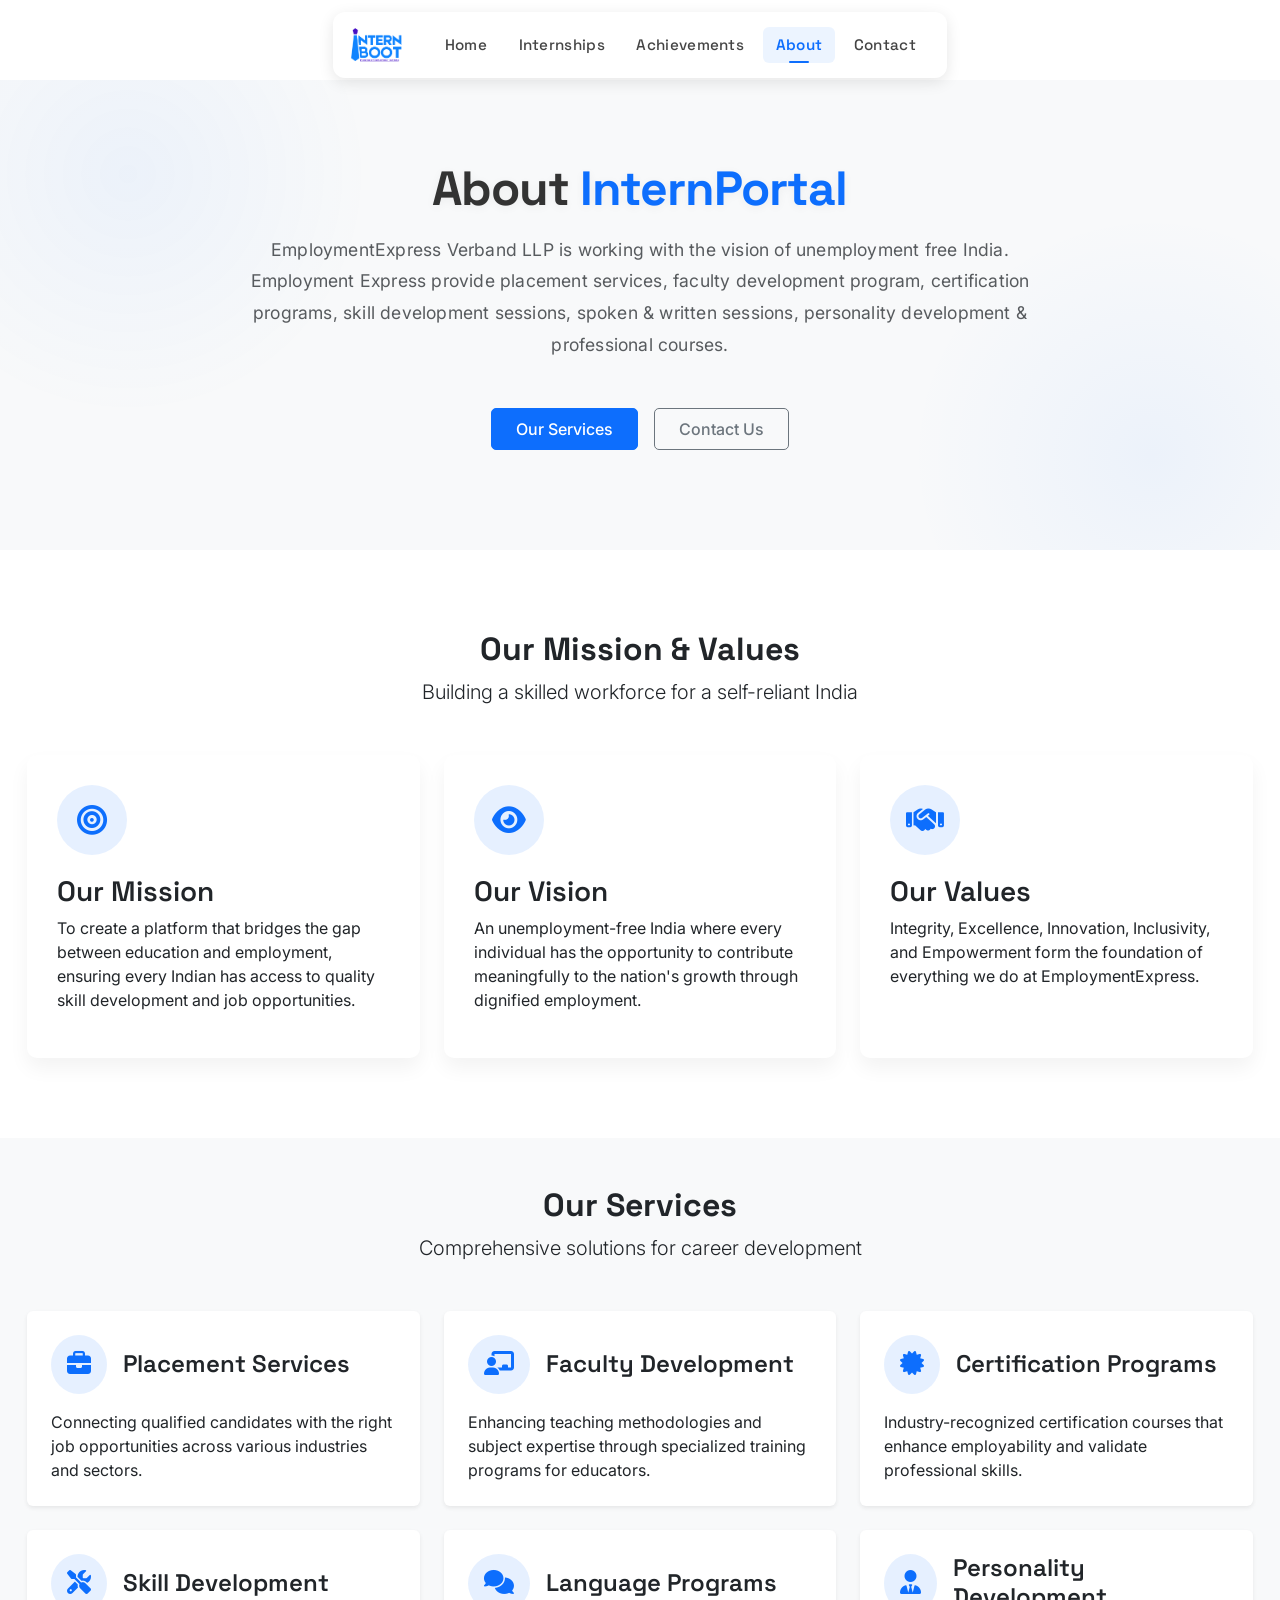
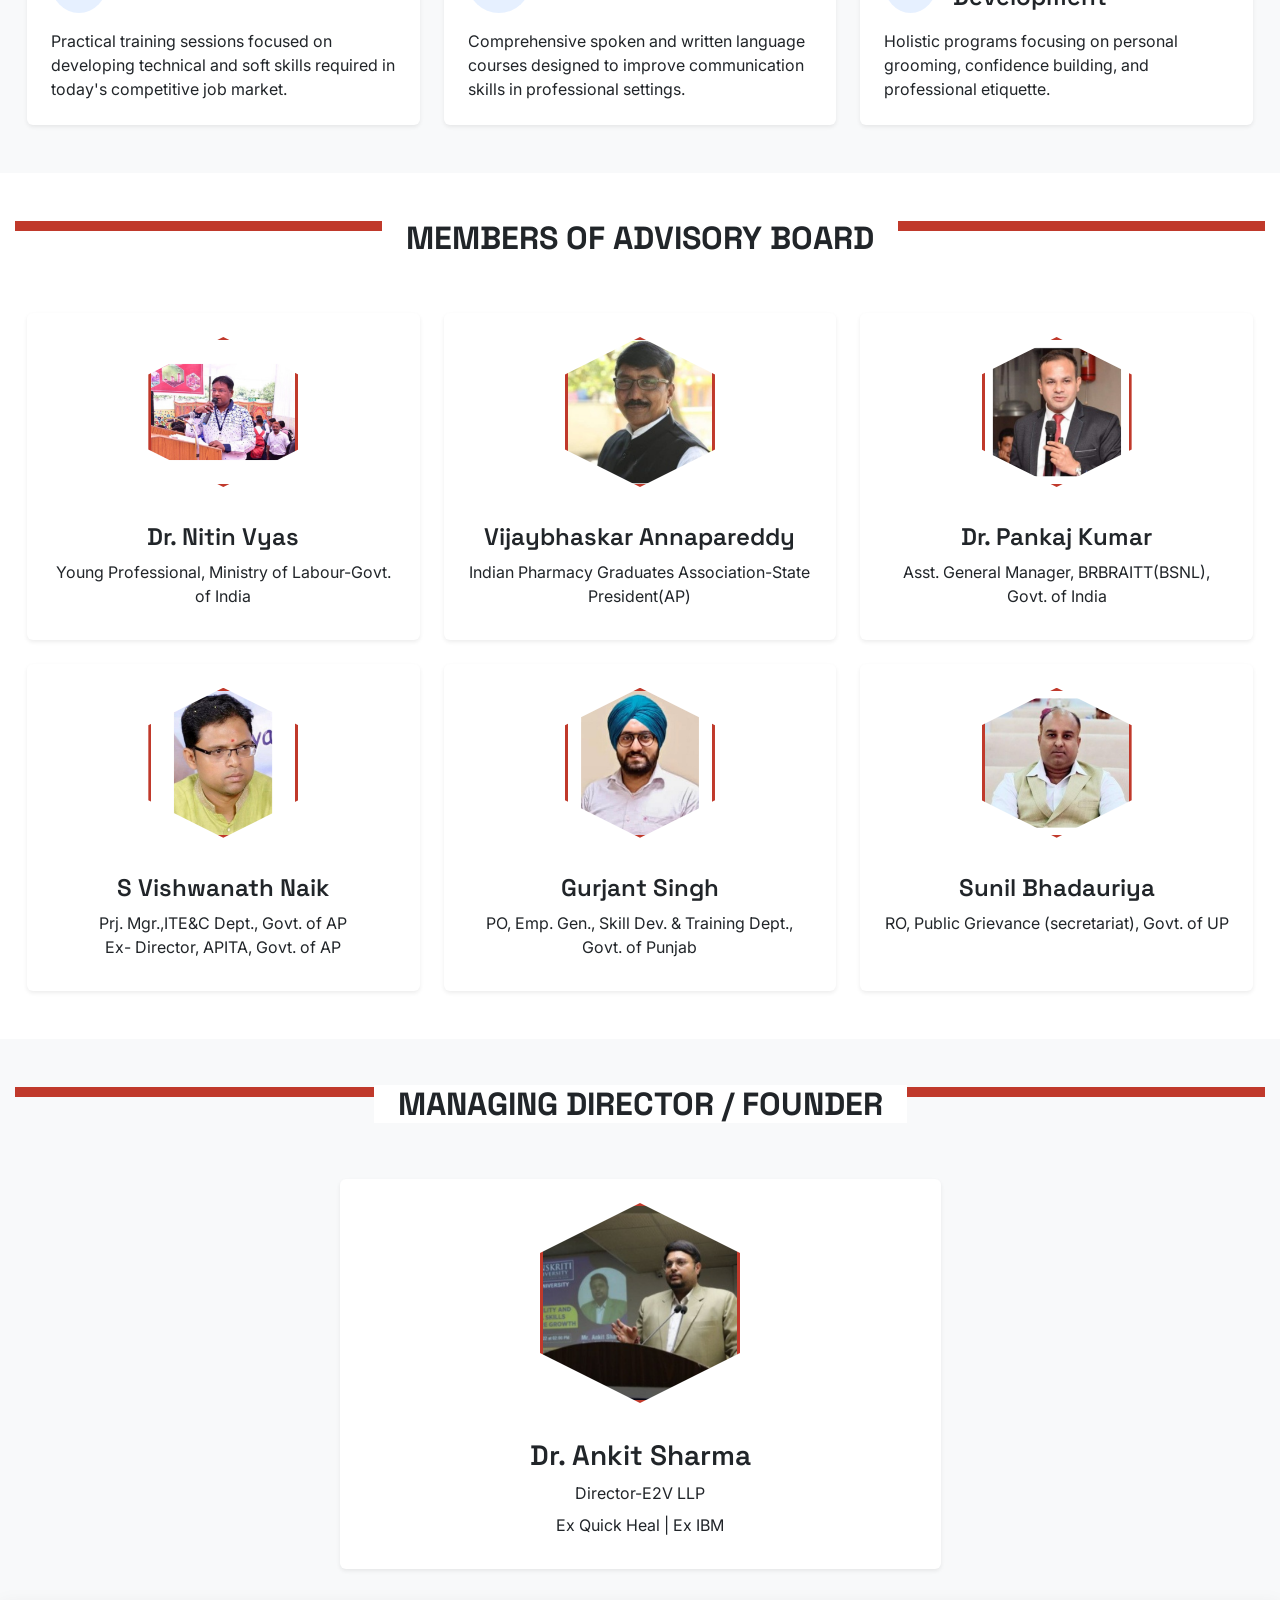
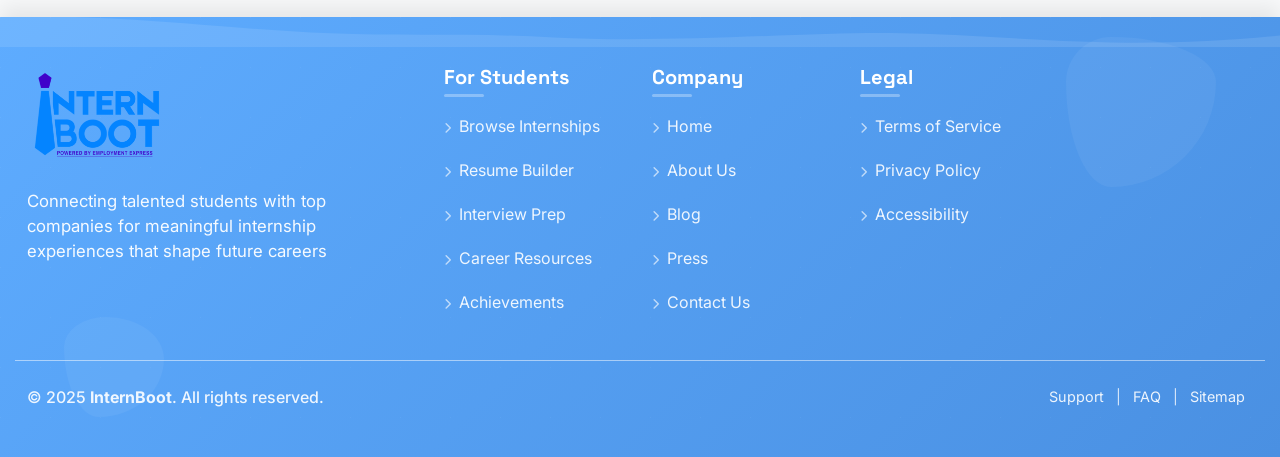
==== commit 5799292c: "changes" ====
--- a/about.html
+++ b/about.html
@@ -4,8 +4,9 @@
     <meta charset="UTF-8">
     <meta name="viewport" content="width=device-width, initial-scale=1.0">
     <title>About Us - InternPortal</title>
-    <!-- Favicon -->
-    <link rel="icon" href="img/logos/InternBoot.png" type="image/png">
+      <!-- Favicon -->
+    <link rel="icon" type="image/png" href="img/logos/InternBoot.png">
+    <link rel="apple-touch-icon" href="img/logos/InternBoot.png">
     <!-- Bootstrap CSS -->
     <link href="https://cdn.jsdelivr.net/npm/bootstrap@5.3.0/dist/css/bootstrap.min.css" rel="stylesheet">
     <!-- Font Awesome -->
--- a/css/style.css
+++ b/css/style.css
@@ -1381,7 +1381,7 @@
 
 .icon-box i {
     font-size: 1.5rem;
-    color: var(--primary-color);
+    color: #0d6efd;
 }
 
 .category-card h4 {
